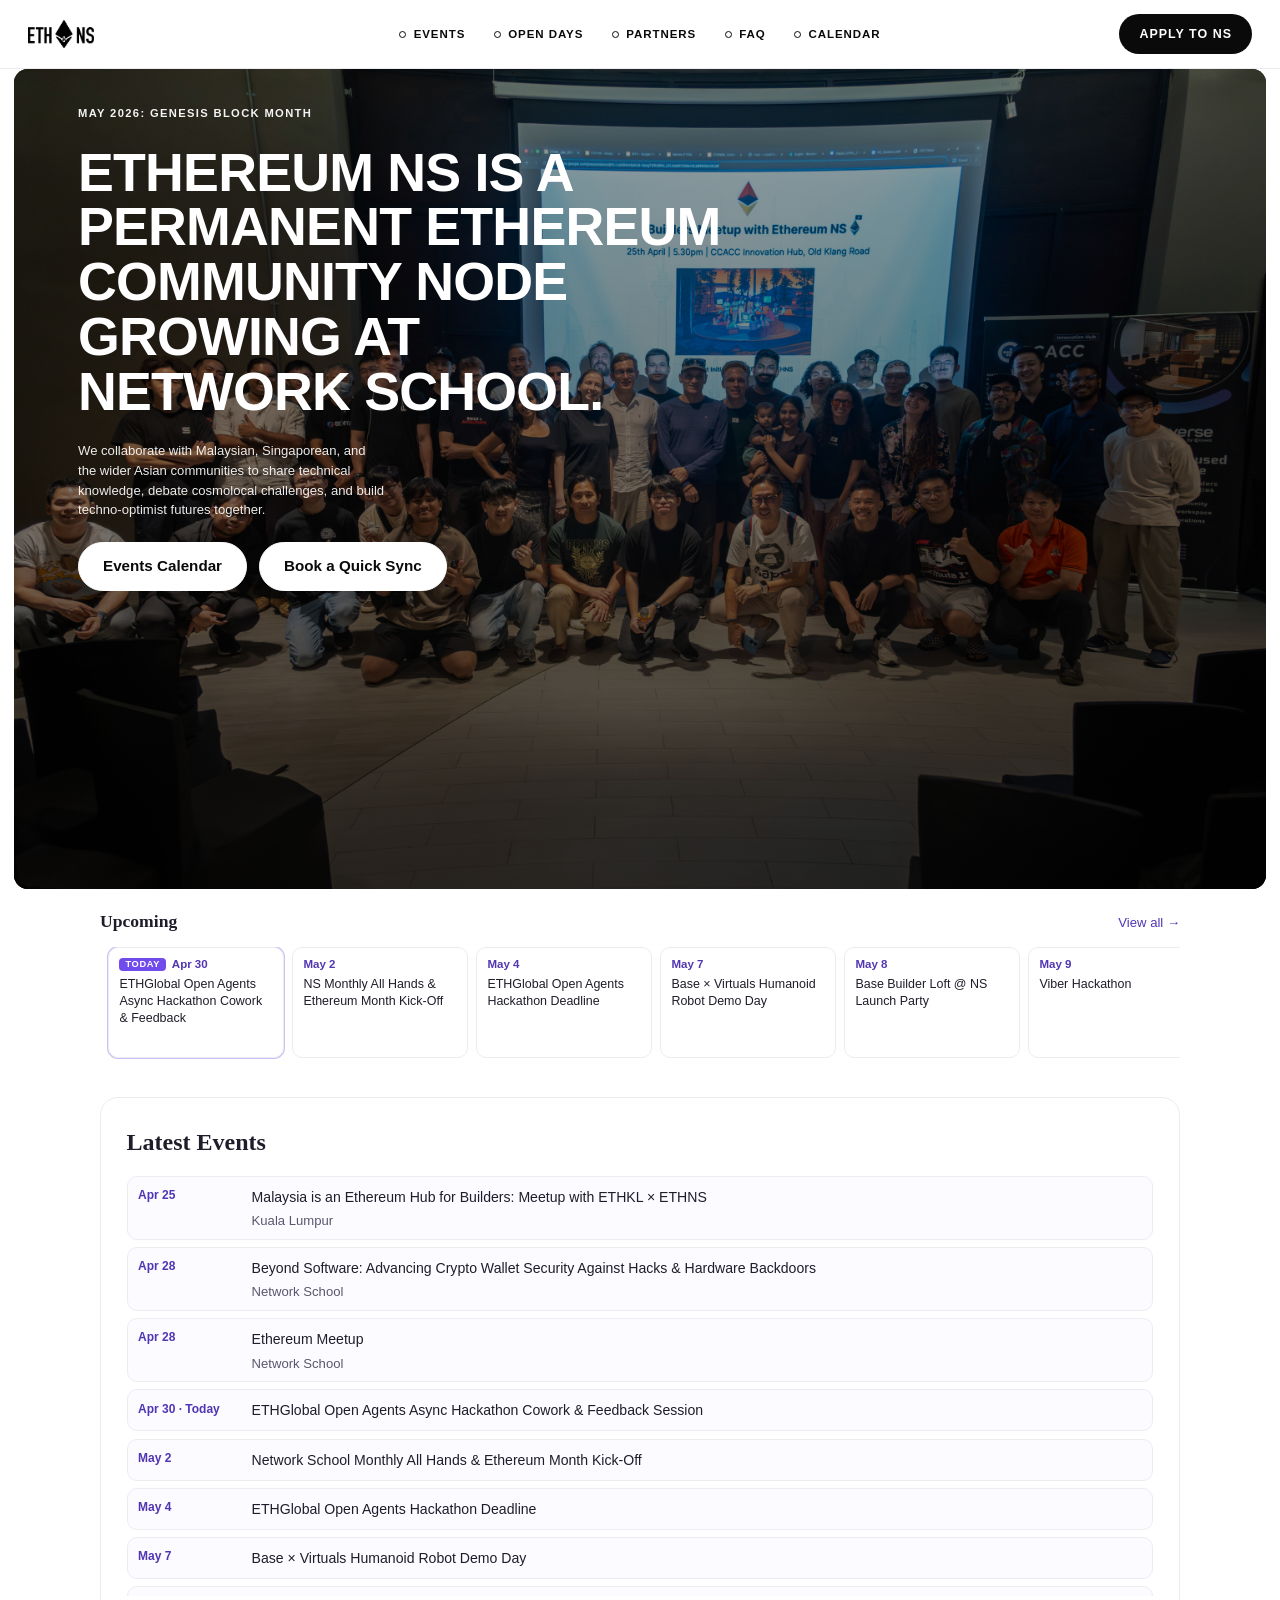
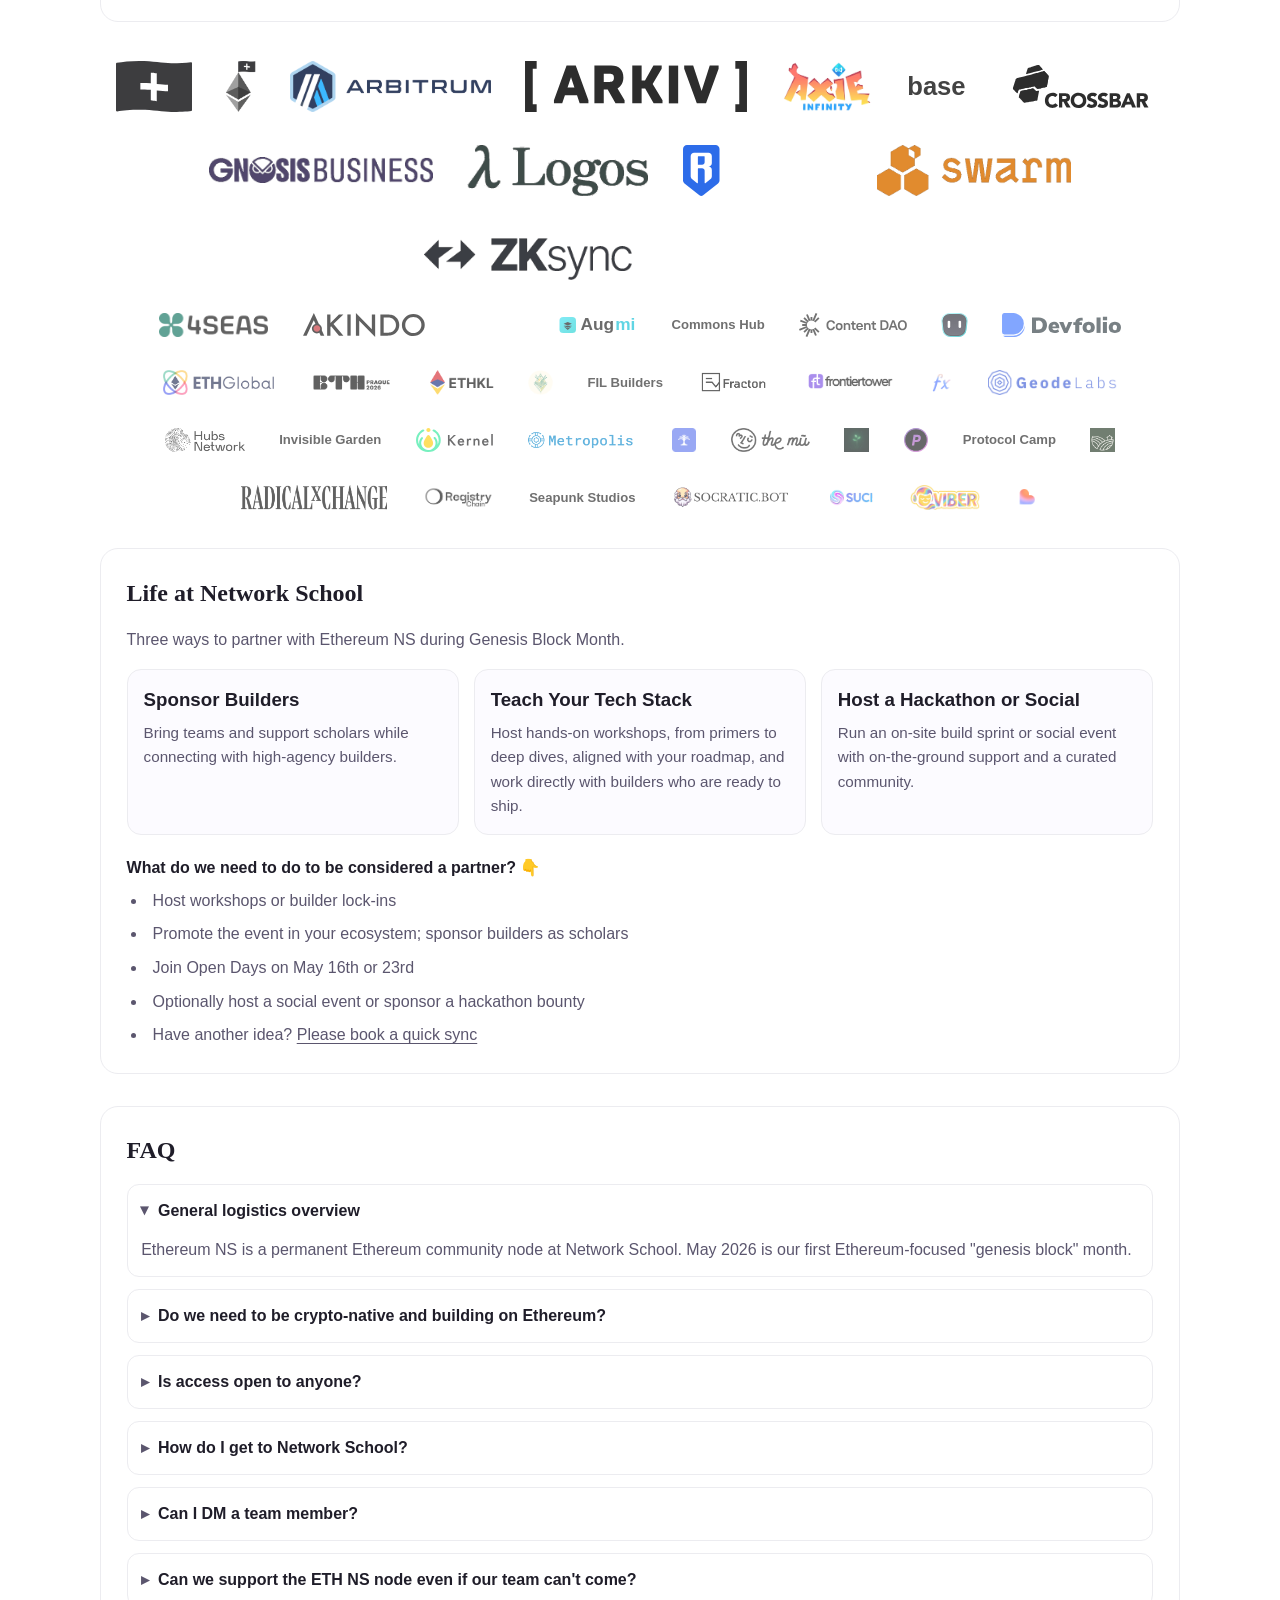
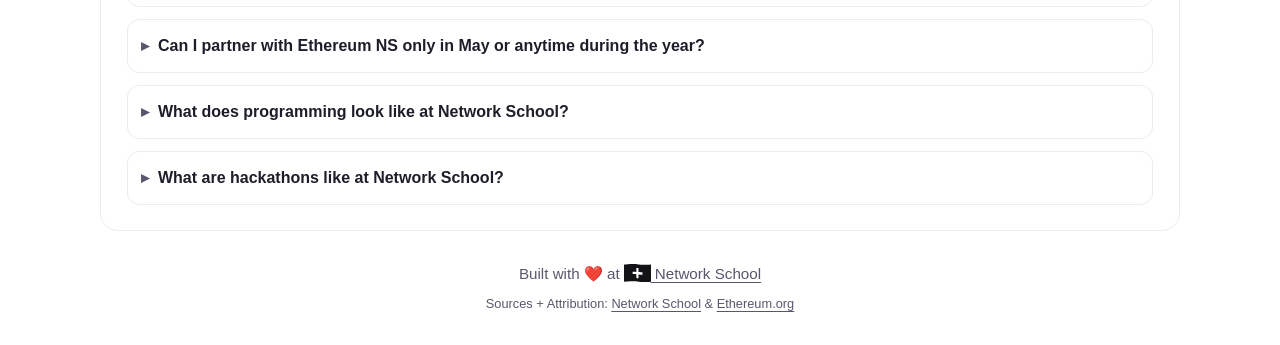
==== index.html @ 28c2d4e6 "Initial commit: ETH NS website redesign" ====
<!DOCTYPE html>
<html lang="en">
<head>
  <meta charset="utf-8" />
  <meta name="viewport" content="width=device-width, initial-scale=1" />
  <title>Ethereum NS at Network School</title>
  <meta name="description" content="Ethereum NS is a permanent Ethereum community node growing at Network School." />
  <link rel="icon" type="image/svg+xml" href="assets/logos-remote/eth-diamond-purple.svg" />
  <link rel="stylesheet" href="styles.css" />
</head>
<body>
  <div class="page">
    <!-- Header -->
    <header class="siteHeader">
      <div class="siteHeaderInner">
        <a class="siteLogo" href="index.html" aria-label="ETH NS">
          <img src="assets/logos-remote/ethns-logo.png" alt="ETH NS" />
        </a>
        <nav class="siteNav" aria-label="Primary">
          <a class="siteNavItem" href="#events"><span class="siteNavDot" aria-hidden="true"></span>EVENTS</a>
          <a class="siteNavItem" href="opendays.html"><span class="siteNavDot" aria-hidden="true"></span>OPEN DAYS</a>
          <a class="siteNavItem" href="#partners"><span class="siteNavDot" aria-hidden="true"></span>PARTNERS</a>
          <a class="siteNavItem" href="#faq"><span class="siteNavDot" aria-hidden="true"></span>FAQ</a>
          <a class="siteNavItem" href="https://luma.com/ethns" target="_blank" rel="noopener"><span class="siteNavDot" aria-hidden="true"></span>CALENDAR</a>
        </nav>
        <a class="applyCta" href="https://ns.com/ethns/apply" target="_blank" rel="noopener">APPLY TO NS</a>
      </div>
    </header>

    <!-- Hero (video card) -->
    <section class="heroV2">
      <div class="heroCard">
        <video class="heroVideo" autoplay muted loop playsinline preload="metadata" poster="assets/eventpics/apr26meetup.jpg">
          <source src="assets/eth-ns-video.mp4" type="video/mp4" />
        </video>
        <div class="heroOverlay"></div>
        <div class="heroContent">
          <p class="heroEyebrow">MAY 2026: GENESIS BLOCK MONTH</p>
          <h1 class="heroHeadline">Ethereum NS is a<br />permanent Ethereum<br />community node<br />growing at<br />Network School.</h1>
          <p class="heroSubcopy">We collaborate with Malaysian, Singaporean, and the wider Asian communities to share technical knowledge, debate cosmolocal challenges, and build techno-optimist futures together.</p>
          <div class="heroCtas">
            <a class="heroCta" href="https://luma.com/ethns" target="_blank" rel="noopener">Events Calendar</a>
            <a class="heroCta" href="https://app.reclaim.ai/m/kosmostasis/flexible-meeting" target="_blank" rel="noopener">Book a Quick Sync</a>
          </div>
        </div>
      </div>
    </section>

    <!-- Upcoming strip -->
    <section class="upcomingStrip">
      <div class="stripHeader">
        <h2 class="stripTitle">Upcoming</h2>
        <a class="stripViewAll" href="https://luma.com/ethns" target="_blank" rel="noopener">View all →</a>
      </div>
      <div class="upcomingScroll">
        <a class="upcomingCard upcomingCardToday" href="https://luma.com/owsy13c1" target="_blank" rel="noopener">
          <div class="upcomingCardDateRow"><span class="todayChip">Today</span> Apr 30</div>
          <div class="upcomingCardTitle">ETHGlobal Open Agents Async Hackathon Cowork &amp; Feedback</div>
        </a>
        <a class="upcomingCard" href="https://luma.com/ethns" target="_blank" rel="noopener">
          <div class="upcomingCardDateRow">May 2</div>
          <div class="upcomingCardTitle">NS Monthly All Hands &amp; Ethereum Month Kick-Off</div>
        </a>
        <a class="upcomingCard" href="https://luma.com/ethns" target="_blank" rel="noopener">
          <div class="upcomingCardDateRow">May 4</div>
          <div class="upcomingCardTitle">ETHGlobal Open Agents Hackathon Deadline</div>
        </a>
        <a class="upcomingCard" href="https://luma.com/ethns" target="_blank" rel="noopener">
          <div class="upcomingCardDateRow">May 7</div>
          <div class="upcomingCardTitle">Base × Virtuals Humanoid Robot Demo Day</div>
        </a>
        <a class="upcomingCard" href="https://luma.com/ethns" target="_blank" rel="noopener">
          <div class="upcomingCardDateRow">May 8</div>
          <div class="upcomingCardTitle">Base Builder Loft @ NS Launch Party</div>
        </a>
        <a class="upcomingCard" href="https://luma.com/ethns" target="_blank" rel="noopener">
          <div class="upcomingCardDateRow">May 9</div>
          <div class="upcomingCardTitle">Viber Hackathon</div>
        </a>
        <a class="upcomingCard" href="https://luma.com/ethns" target="_blank" rel="noopener">
          <div class="upcomingCardDateRow">May 14</div>
          <div class="upcomingCardTitle">RadicalXChange Plurality Event</div>
        </a>
        <a class="upcomingCard" href="https://luma.com/67p1p7sv" target="_blank" rel="noopener">
          <div class="openDayBar">OPEN DAY</div>
          <div class="upcomingCardDateRow">May 16</div>
          <div class="upcomingCardTitle">EVM Day + Arkiv &amp; Crossbar Challenges Kick-Off</div>
        </a>
        <a class="upcomingCard" href="https://luma.com/qsko9o3g" target="_blank" rel="noopener">
          <div class="openDayBar">OPEN DAY</div>
          <div class="upcomingCardDateRow">May 23</div>
          <div class="upcomingCardTitle">Open Hardware Day</div>
        </a>
        <a class="upcomingCard" href="https://luma.com/175r14iy" target="_blank" rel="noopener">
          <div class="openDayBar">OPEN DAY</div>
          <div class="upcomingCardDateRow">May 24</div>
          <div class="upcomingCardTitle">Logos Privacy Buildathon</div>
        </a>
        <a class="upcomingCard" href="https://luma.com/ethns" target="_blank" rel="noopener">
          <div class="upcomingCardDateRow">May 29</div>
          <div class="upcomingCardTitle">ETH Month Closing Dinner</div>
        </a>
      </div>
    </section>

    <!-- Latest Events -->
    <section class="section">
      <h2>Latest Events</h2>
      <ul class="eventsList">
        <li><a class="eventItem" href="https://luma.com/cz0cpqtn" target="_blank" rel="noopener">
          <span class="eventDate">Apr 25</span>
          <span><span class="eventTitle">Malaysia is an Ethereum Hub for Builders: Meetup with ETHKL × ETHNS</span><span class="eventLocation">Kuala Lumpur</span></span>
        </a></li>
        <li><a class="eventItem" href="https://luma.com/w108uqsn" target="_blank" rel="noopener">
          <span class="eventDate">Apr 28</span>
          <span><span class="eventTitle">Beyond Software: Advancing Crypto Wallet Security Against Hacks &amp; Hardware Backdoors</span><span class="eventLocation">Network School</span></span>
        </a></li>
        <li><a class="eventItem" href="https://luma.com/yfbgi4zy" target="_blank" rel="noopener">
          <span class="eventDate">Apr 28</span>
          <span><span class="eventTitle">Ethereum Meetup</span><span class="eventLocation">Network School</span></span>
        </a></li>
        <li><a class="eventItem" href="https://luma.com/owsy13c1" target="_blank" rel="noopener">
          <span class="eventDate">Apr 30 · Today</span>
          <span><span class="eventTitle">ETHGlobal Open Agents Async Hackathon Cowork &amp; Feedback Session</span></span>
        </a></li>
        <li><a class="eventItem" href="https://luma.com/ethns" target="_blank" rel="noopener">
          <span class="eventDate">May 2</span>
          <span><span class="eventTitle">Network School Monthly All Hands &amp; Ethereum Month Kick-Off</span></span>
        </a></li>
        <li><a class="eventItem" href="https://luma.com/ethns" target="_blank" rel="noopener">
          <span class="eventDate">May 4</span>
          <span><span class="eventTitle">ETHGlobal Open Agents Hackathon Deadline</span></span>
        </a></li>
        <li><a class="eventItem" href="https://luma.com/ethns" target="_blank" rel="noopener">
          <span class="eventDate">May 7</span>
          <span><span class="eventTitle">Base × Virtuals Humanoid Robot Demo Day</span></span>
        </a></li>
        <li><a class="eventItem" href="https://luma.com/ethns" target="_blank" rel="noopener">
          <span class="eventDate">May 8</span>
          <span><span class="eventTitle">Base Builder Loft @ Network School Launch Party</span></span>
        </a></li>
        <li><a class="eventItem" href="https://luma.com/ethns" target="_blank" rel="noopener">
          <span class="eventDate">May 9</span>
          <span><span class="eventTitle">Viber Hackathon</span></span>
        </a></li>
        <li><a class="eventItem" href="https://luma.com/ethns" target="_blank" rel="noopener">
          <span class="eventDate">May 14</span>
          <span><span class="eventTitle">RadicalXChange Plurality Event</span></span>
        </a></li>
        <li><a class="eventItem" href="https://luma.com/67p1p7sv" target="_blank" rel="noopener">
          <span class="eventDate">May 16</span>
          <span><span class="eventOpenDay">Open Day</span><span class="eventTitle">EVM Day + Arkiv Builder Challenge &amp; Crossbar Content Challenge Kick-Off</span></span>
        </a></li>
        <li><a class="eventItem" href="https://luma.com/ethns" target="_blank" rel="noopener">
          <span class="eventDate">May 22</span>
          <span><span class="eventTitle">Monthly Network School Showcase &amp; Fancy Dinner Party</span></span>
        </a></li>
        <li><a class="eventItem" href="https://luma.com/qsko9o3g" target="_blank" rel="noopener">
          <span class="eventDate">May 23</span>
          <span><span class="eventOpenDay">Open Day</span><span class="eventTitle">Open Hardware Day</span></span>
        </a></li>
        <li><a class="eventItem" href="https://luma.com/175r14iy" target="_blank" rel="noopener">
          <span class="eventDate">May 24</span>
          <span><span class="eventOpenDay">Open Day</span><span class="eventTitle">Logos Privacy Buildathon</span></span>
        </a></li>
        <li><a class="eventItem" href="https://luma.com/ethns" target="_blank" rel="noopener">
          <span class="eventDate">May 25</span>
          <span><span class="eventTitle">Arkiv Builder Challenge &amp; Crossbar Content Challenge Deadlines</span></span>
        </a></li>
        <li><a class="eventItem" href="https://luma.com/ethns" target="_blank" rel="noopener">
          <span class="eventDate">May 29</span>
          <span><span class="eventTitle">ETH Month Closing Dinner</span></span>
        </a></li>
        <li><a class="eventItem" href="https://luma.com/ethns" target="_blank" rel="noopener">
          <span class="eventDate">May 30</span>
          <span><span class="eventTitle">ETHKL × ETHNS Joint Meetup in KL</span></span>
        </a></li>
      </ul>
    </section>

    <!-- Partner Logos -->
    <div class="partnerLogoStack">
      <div class="logoMarquee">
        <a class="logoMarqueeItem" href="https://ns.com" target="_blank" rel="noopener"><img class="logoMarqueeImage" src="assets/logos-remote/ns-flag-logo-black.svg" alt="Network School" /></a>
        <a class="logoMarqueeItem" href="https://ns.com/ethns" target="_blank" rel="noopener"><img class="logoMarqueeImage" src="assets/logos-community/ethnslogo.png" alt="ETHNS" /></a>
        <a class="logoMarqueeItem" href="https://arbitrum.io" target="_blank" rel="noopener"><img class="logoMarqueeImage" src="assets/logos-community/arbitrum-full-color-navy-clearspace.png" alt="Arbitrum" /></a>
        <a class="logoMarqueeItem" href="https://arkiv.network" target="_blank" rel="noopener"><img class="logoMarqueeImage" src="assets/logos-community/arkiv.svg" alt="Arkiv" /></a>
        <a class="logoMarqueeItem" href="https://axieinfinity.com" target="_blank" rel="noopener"><img class="logoMarqueeImage" src="assets/logos-community/axie-infinity-trimmed.png" alt="Axie Infinity" /></a>
        <a class="logoMarqueeItem" href="https://base.org" target="_blank" rel="noopener"><span class="logoMarqueeLabel" style="font-size:1.6rem;font-weight:700;">base</span></a>
        <a class="logoMarqueeItem" href="https://crossbar-inc.com" target="_blank" rel="noopener"><img class="logoMarqueeImage" src="assets/logos-community/crossbar-trimmed.svg" alt="CrossBar" /></a>
        <a class="logoMarqueeItem" href="https://gnosis.io/business" target="_blank" rel="noopener"><img class="logoMarqueeImage" src="assets/logos-community/gnosis-business.png" alt="Gnosis Business" /></a>
        <a class="logoMarqueeItem" href="https://logos.co" target="_blank" rel="noopener"><img class="logoMarqueeImage" src="assets/logos-community/logos-secondary-transparent-v2.png" alt="Logos" /></a>
        <a class="logoMarqueeItem" href="https://roninchain.com" target="_blank" rel="noopener"><img class="logoMarqueeImage" src="assets/logos-community/ronin-mark-text-blue.svg" alt="Ronin" /></a>
        <a class="logoMarqueeItem" href="https://ethswarm.org" target="_blank" rel="noopener"><img class="logoMarqueeImage" src="assets/logos-community/swarm-horizontal.png" alt="Swarm" /></a>
        <a class="logoMarqueeItem" href="https://zksync.io" target="_blank" rel="noopener"><img class="logoMarqueeImage" src="assets/logos-community/zksync-partner-transparent.png" alt="ZKsync" /></a>
        <a class="logoMarqueeItem" href="https://web3privacy.info" target="_blank" rel="noopener"><img class="logoMarqueeImage" src="assets/logos-community/web3privacy.svg" alt="Web3Privacy Now" /></a>
      </div>
      <div class="logoMarquee logoMarqueeSubtle">
        <a class="logoMarqueeItem" href="#" target="_blank" rel="noopener"><img class="logoMarqueeImage" src="assets/logos-community/4seas.png" alt="4Seas" /></a>
        <a class="logoMarqueeItem" href="#" target="_blank" rel="noopener"><img class="logoMarqueeImage" src="assets/logos-community/akindo.svg" alt="AKINDO" /></a>
        <a class="logoMarqueeItem" href="#" target="_blank" rel="noopener"><img class="logoMarqueeImage" src="assets/logos-community/ayahq.png" alt="AyaHQ" /></a>
        <a class="logoMarqueeItem" href="#" target="_blank" rel="noopener"><img class="logoMarqueeImage" src="assets/logos-community/augmi-wordmark.svg" alt="Augmi" /></a>
        <a class="logoMarqueeItem" href="#" target="_blank" rel="noopener"><span class="logoMarqueeLabel">Commons Hub</span></a>
        <a class="logoMarqueeItem" href="#" target="_blank" rel="noopener"><img class="logoMarqueeImage" src="assets/logos-community/contentdao-site.svg" alt="Content DAO" /></a>
        <a class="logoMarqueeItem" href="#" target="_blank" rel="noopener"><img class="logoMarqueeImage" src="assets/logos-community/dappit.svg" alt="Dappit" /></a>
        <a class="logoMarqueeItem" href="https://devfolio.co" target="_blank" rel="noopener"><img class="logoMarqueeImage" src="assets/logos-community/devfolio.svg" alt="Devfolio" /></a>
        <a class="logoMarqueeItem" href="https://ethglobal.com" target="_blank" rel="noopener"><img class="logoMarqueeImage" src="assets/logos-community/ethglobal.png" alt="ETHGlobal" /></a>
        <a class="logoMarqueeItem" href="#" target="_blank" rel="noopener"><img class="logoMarqueeImage" src="assets/logos-community/ethprague-logo-digital-black.png" alt="ETHPrague" /></a>
        <a class="logoMarqueeItem" href="#" target="_blank" rel="noopener"><img class="logoMarqueeImage" src="assets/logos-community/ethkl.png" alt="ETHKL" /></a>
        <a class="logoMarqueeItem" href="#" target="_blank" rel="noopener"><img class="logoMarqueeImage" src="assets/logos-community/ethpadthai.png" alt="ETHPadThai" /></a>
        <a class="logoMarqueeItem" href="#" target="_blank" rel="noopener"><span class="logoMarqueeLabel">FIL Builders</span></a>
        <a class="logoMarqueeItem" href="#" target="_blank" rel="noopener"><img class="logoMarqueeImage" src="assets/logos-community/fracton.png" alt="Fracton Ventures" /></a>
        <a class="logoMarqueeItem" href="#" target="_blank" rel="noopener"><img class="logoMarqueeImage" src="assets/logos-community/frontiertower-logo-transparent.png" alt="Frontier Tower" /></a>
        <a class="logoMarqueeItem" href="#" target="_blank" rel="noopener"><img class="logoMarqueeImage" src="assets/logos-community/f-xyz.png" alt="f.xyz" /></a>
        <a class="logoMarqueeItem" href="#" target="_blank" rel="noopener"><img class="logoMarqueeImage" src="assets/logos-community/geode.png" alt="Geode Labs" /></a>
        <a class="logoMarqueeItem" href="#" target="_blank" rel="noopener"><img class="logoMarqueeImage" src="assets/logos-community/hubsnetwork.png" alt="Hubs Network" /></a>
        <a class="logoMarqueeItem" href="#" target="_blank" rel="noopener"><span class="logoMarqueeLabel">Invisible Garden</span></a>
        <a class="logoMarqueeItem" href="#" target="_blank" rel="noopener"><img class="logoMarqueeImage" src="assets/logos-remote/kernel-logo.svg" alt="Kernel" /></a>
        <a class="logoMarqueeItem" href="#" target="_blank" rel="noopener"><img class="logoMarqueeImage" src="assets/logos-community/metropolis.png" alt="Metropolis" /></a>
        <a class="logoMarqueeItem" href="#" target="_blank" rel="noopener"><img class="logoMarqueeImage" src="assets/logos-community/nammu-finance.png" alt="Nammu" /></a>
        <a class="logoMarqueeItem" href="#" target="_blank" rel="noopener"><img class="logoMarqueeImage" src="assets/logos-community/mushanghai.png" alt="muShanghai" /></a>
        <a class="logoMarqueeItem" href="#" target="_blank" rel="noopener"><img class="logoMarqueeImage" src="assets/logos-community/p2pmentor.jpg" alt="p2pmentor" /></a>
        <a class="logoMarqueeItem" href="#" target="_blank" rel="noopener"><img class="logoMarqueeImage" src="assets/logos-community/privote.svg" alt="Privote" /></a>
        <a class="logoMarqueeItem" href="#" target="_blank" rel="noopener"><span class="logoMarqueeLabel">Protocol Camp</span></a>
        <a class="logoMarqueeItem" href="#" target="_blank" rel="noopener"><img class="logoMarqueeImage" src="assets/logos-community/protoville-mark.png" alt="ProtoVille" /></a>
        <a class="logoMarqueeItem" href="#" target="_blank" rel="noopener"><img class="logoMarqueeImage" src="assets/logos-community/radicalxchange-logo.png" alt="RadicalXChange" /></a>
        <a class="logoMarqueeItem" href="#" target="_blank" rel="noopener"><img class="logoMarqueeImage" src="assets/logos-community/registrychain.png" alt="RegistryChain" /></a>
        <a class="logoMarqueeItem" href="#" target="_blank" rel="noopener"><span class="logoMarqueeLabel">Seapunk Studios</span></a>
        <a class="logoMarqueeItem" href="#" target="_blank" rel="noopener"><img class="logoMarqueeImage" src="assets/logos-community/socratic-bot.png" alt="Socratic Bot" /></a>
        <a class="logoMarqueeItem" href="#" target="_blank" rel="noopener"><img class="logoMarqueeImage" src="assets/logos-community/suci-logotype.png" alt="SUCI" /></a>
        <a class="logoMarqueeItem" href="#" target="_blank" rel="noopener"><img class="logoMarqueeImage" src="assets/logos-community/viber.png" alt="Viber" /></a>
        <a class="logoMarqueeItem" href="#" target="_blank" rel="noopener"><img class="logoMarqueeImage" src="assets/logos-community/zukascity.png" alt="ZuKaş" /></a>
      </div>
    </div>

    <!-- Life at Network School -->
    <section class="section">
      <h2>Life at Network School</h2>
      <p style="margin-bottom:1rem;">Three ways to partner with Ethereum NS during Genesis Block Month.</p>
      <div class="cards">
        <div class="card">
          <h3>Sponsor Builders</h3>
          <p>Bring teams and support scholars while connecting with high-agency builders.</p>
        </div>
        <div class="card">
          <h3>Teach Your Tech Stack</h3>
          <p>Host hands-on workshops, from primers to deep dives, aligned with your roadmap, and work directly with builders who are ready to ship.</p>
        </div>
        <div class="card">
          <h3>Host a Hackathon or Social</h3>
          <p>Run an on-site build sprint or social event with on-the-ground support and a curated community.</p>
        </div>
      </div>
      <div style="margin-top:1.25rem;">
        <p style="font-weight:600;color:var(--text);margin-bottom:.5rem;">What do we need to do to be considered a partner? 👇</p>
        <ul class="list">
          <li>Host workshops or builder lock-ins</li>
          <li>Promote the event in your ecosystem; sponsor builders as scholars</li>
          <li>Join Open Days on May 16th or 23rd</li>
          <li>Optionally host a social event or sponsor a hackathon bounty</li>
          <li>Have another idea? <a href="https://app.reclaim.ai/m/kosmostasis/flexible-meeting" target="_blank" rel="noopener">Please book a quick sync</a></li>
        </ul>
      </div>
    </section>

    <!-- FAQ -->
    <section class="section">
      <h2>FAQ</h2>
      <div class="faq">
        <details class="faqItem" open>
          <summary class="faqQuestion">General logistics overview</summary>
          <div class="faqAnswer">Ethereum NS is a permanent Ethereum community node at Network School. May 2026 is our first Ethereum-focused "genesis block" month.</div>
        </details>
        <details class="faqItem">
          <summary class="faqQuestion">Do we need to be crypto-native and building on Ethereum?</summary>
          <div class="faqAnswer">No. NS provides a wide-scope range of programming, from AI to biotech, and you are welcome to join any events permissionlessly. Regardless, you'll make the most of the Ethereum-focused programming and related events if you are an independent builder or team committed to Ethereum-aligned development, regardless of maturity stage.</div>
        </details>
        <details class="faqItem">
          <summary class="faqQuestion">Is access open to anyone?</summary>
          <div class="faqAnswer">Upon acceptance by Network School, yes. The program is designed around open participation.</div>
        </details>
        <details class="faqItem">
          <summary class="faqQuestion">How do I get to Network School?</summary>
          <div class="faqAnswer">The closest airports are Singapore (SIN) and Johor (JHB). Full instructions are given upon acceptance into NS.</div>
        </details>
        <details class="faqItem">
          <summary class="faqQuestion">Can I DM a team member?</summary>
          <div class="faqAnswer">
            Yes. You can contact Koss over your preferred channel:
            <a href="https://t.me/kosmostasis" target="_blank" rel="noopener">Telegram</a>,
            <a href="https://signal.me/#eu/vA4V783YVOZ55G2bCZhneAigy8yeujcTcTsum7aeiYCvSLff75ZJuKi0JZFnhjCV" target="_blank" rel="noopener">Signal</a>,
            <a href="https://wa.me/16505970763" target="_blank" rel="noopener">WhatsApp</a>, or
            <a href="mailto:koss@ethns.io">koss@ethns.io</a>.
          </div>
        </details>
        <details class="faqItem">
          <summary class="faqQuestion">Can we support the ETH NS node even if our team can't come?</summary>
          <div class="faqAnswer">Yes, you can. You can sponsor builders from your ecosystem, and we can help fast-track their application evaluation. And you can sponsor builder bounties and social events. <a href="https://app.reclaim.ai/m/kosmostasis/flexible-meeting" target="_blank" rel="noopener">Please book a quick sync</a> for coordination.</div>
        </details>
        <details class="faqItem">
          <summary class="faqQuestion">Can I partner with Ethereum NS only in May or anytime during the year?</summary>
          <div class="faqAnswer">Yes, you can partner with ETH NS anytime. We are committed to host Ethereum-related programming permanently at Network School, and we can co-organize tailored programming for your ecosystem and community.</div>
        </details>
        <details class="faqItem">
          <summary class="faqQuestion">What does programming look like at Network School?</summary>
          <div class="faqAnswer">Confirmed events will be part of the official NS calendar as well as the ETH NS calendar. <a href="https://luma.com/ns" target="_blank" rel="noopener">NS calendar</a> · <a href="https://luma.com/ethns" target="_blank" rel="noopener">ETH NS calendar</a>.</div>
        </details>
        <details class="faqItem">
          <summary class="faqQuestion">What are hackathons like at Network School?</summary>
          <div class="faqAnswer">You can <a href="https://ns.com/zcash" target="_blank" rel="noopener">review the recently hosted Zcash Hackathon</a> for a complete overview. There are many more challenges of different scopes and types in any given month.</div>
        </details>
      </div>
    </section>

    <!-- Footer -->
    <footer class="footer">
      <p>Built with ❤️ at <a href="https://ns.com" target="_blank" rel="noopener"><img class="footerFlag" src="assets/logos-remote/ns-flag-logo-black.svg" alt="Network School" /> Network School</a></p>
      <p style="font-size:.8rem;">Sources + Attribution: <a href="https://ns.com/about" target="_blank" rel="noopener">Network School</a> &amp; <a href="https://ethereum.org/assets/" target="_blank" rel="noopener">Ethereum.org</a></p>
    </footer>
  </div>
</body>
</html>
---- styles.css ----
@font-face {
  font-family: Inter;
  font-style: normal;
  font-weight: 100 900;
  font-display: swap;
  src: local("Inter"), local("Helvetica Neue"), local("Arial");
}

* { box-sizing: border-box; margin: 0; padding: 0; }

html { scroll-behavior: smooth; height: 100%; }

html, body { max-width: 100vw; overflow-x: clip; }

body {
  color: #1f1d29;
  min-height: 100%;
  font-family: Inter, "Helvetica Neue", Helvetica, Arial, sans-serif;
  -webkit-font-smoothing: antialiased;
  -moz-osx-font-smoothing: grayscale;
  background: #ffffff;
  line-height: 1.5;
  overflow-x: hidden;
}

a { color: inherit; text-decoration: none; }

.page {
  --bg: #ffffff;
  --surface: #fff;
  --text: #1f1d29;
  --muted: #5b566e;
  --border: #ececf0;
  --accent: #6f4ceb;
  --accent-dark: #5136b3;
  min-height: 100vh;
  color: var(--text);
  background: var(--bg);
  padding-bottom: 2rem;
}

.header, .hero, .section, .footer, .partnerLogoStack, .upcomingStrip {
  width: min(1080px, 100% - 2.5rem);
  margin-inline: auto;
}

/* Header */
.header {
  display: flex;
  flex-wrap: nowrap;
  justify-content: space-between;
  align-items: center;
  gap: 1rem;
  padding: 1.6rem 0;
}

.brand { display: inline-flex; align-items: center; min-width: 0; }
.brandTitle {
  display: inline-flex;
  align-items: center;
  gap: .45rem;
  font-size: 1.15rem;
  font-weight: 700;
}
.brandTitle a { display: inline-flex; align-items: center; }
.brandLogo, .brandTitleImage { width: 24px; height: 24px; object-fit: contain; }

.nav {
  display: flex;
  flex-wrap: nowrap;
  flex-shrink: 0;
  gap: 1rem;
  margin-left: auto;
}
.nav a {
  color: var(--muted);
  display: inline-flex;
  align-items: center;
  font-size: .95rem;
}
.navIcon { width: 20px; height: 20px; }
.navTab {
  display: inline-flex;
  align-items: center;
  color: var(--accent-dark);
  border: 1px solid var(--border);
  background: #fff;
  border-radius: 999px;
  padding: .3rem .7rem;
  font-size: .88rem;
  font-weight: 600;
  white-space: nowrap;
}
.navTab:hover { border-color: var(--accent); }

/* Hero */
.hero {
  display: grid;
  grid-template-columns: 1.2fr .8fr;
  align-items: start;
  column-gap: 2rem;
  padding: 1.25rem 0 .75rem;
}
.heroText { display: flex; flex-direction: column; gap: .4rem; }
.eyebrow { color: var(--accent-dark); font-weight: 600; margin: 0; }
.hero h1 {
  font-family: Georgia, "Times New Roman", serif;
  font-size: clamp(1.6rem, 3.2vw, 2.4rem);
  line-height: 1.15;
  letter-spacing: -.02em;
  text-wrap: balance;
}
.heroSubhead { font-weight: 500; }
.lead {
  color: var(--muted);
  max-width: 58ch;
  font-size: .95rem;
  line-height: 1.5;
}
.ctas {
  display: flex;
  flex-wrap: nowrap;
  gap: .65rem;
  margin-top: .45rem;
}
.primaryCta, .secondaryCta {
  white-space: nowrap;
  border: 1px solid transparent;
  border-radius: 999px;
  padding: .6rem 1rem;
  font-size: .9rem;
  font-weight: 600;
  cursor: pointer;
  transition: all .15s;
}
.primaryCta { background: var(--accent); color: #fff; }
.primaryCta:hover { background: var(--accent-dark); }
.secondaryCta { background: #fff; border-color: var(--border); color: var(--text); }
.secondaryCta:hover { border-color: var(--accent); color: var(--accent-dark); }

.heroPhotoPanel {
  background: var(--surface);
  border: 1px solid var(--border);
  border-radius: 18px;
  padding: 1rem 1.1rem;
}
.singlePhotoWrap {
  aspect-ratio: 16 / 10;
  background: var(--border);
  border-radius: 10px;
  overflow: hidden;
  position: relative;
}
.singlePhotoWrap img { width: 100%; height: 100%; object-fit: cover; display: block; }
.photoCaption { color: var(--muted); margin: .45rem 0 0; font-size: .78rem; line-height: 1.4; }

/* Upcoming strip */
.upcomingStrip {
  background-color: var(--bg);
  border-radius: 12px;
  padding: .2rem 0;
  margin-bottom: .75rem;
  position: relative;
}
.stripHeader {
  display: flex;
  justify-content: space-between;
  align-items: baseline;
  margin-bottom: .75rem;
}
.stripTitle {
  font-family: Georgia, "Times New Roman", serif;
  font-size: 1.1rem;
  margin: 0;
}
.stripViewAll {
  color: var(--accent-dark);
  font-size: .82rem;
  white-space: nowrap;
}
.stripViewAll:hover { text-decoration: underline; text-underline-offset: 3px; }

.upcomingScroll {
  display: flex;
  gap: .5rem;
  overflow-x: auto;
  padding: 0 .5rem .25rem;
  scrollbar-width: none;
}
.upcomingScroll::-webkit-scrollbar { display: none; }

.upcomingCard {
  flex-shrink: 0;
  width: 11rem;
  border: 1px solid var(--border);
  background: var(--surface);
  border-radius: 10px;
  padding: .5rem .65rem;
  display: flex;
  flex-direction: column;
  gap: .2rem;
  color: var(--text);
}
.upcomingCard:hover { border-color: var(--accent); }
.upcomingCardToday { box-shadow: 0 0 0 1px #6f4ceb59; position: relative; z-index: 1; }
.upcomingCardPast { opacity: .52; filter: grayscale(.22); }
.upcomingCardPast:hover { opacity: .78; filter: grayscale(.08); }
.upcomingCardDateRow { display: flex; flex-wrap: wrap; align-items: center; gap: .35rem; font-size: .72rem; color: var(--accent-dark); font-weight: 600; }
.upcomingCardTitle { font-size: .78rem; line-height: 1.35; color: var(--text); }
.todayChip {
  background: var(--accent);
  color: #fff;
  border-radius: 4px;
  padding: .14rem .38rem;
  font-size: .58rem;
  font-weight: 700;
  letter-spacing: .07em;
  text-transform: uppercase;
  line-height: 1;
}
.openDayBar {
  background: var(--accent);
  color: #fff;
  letter-spacing: .09em;
  border-radius: 8px 8px 0 0;
  margin: -.5rem -.65rem .35rem;
  padding: .2rem .65rem;
  font-size: .62rem;
  font-weight: 700;
}

/* Sections */
.section {
  border: 1px solid var(--border);
  background: var(--surface);
  border-radius: 18px;
  padding: 1.6rem;
  margin-top: 2rem;
}
.section h2 {
  font-family: Georgia, "Times New Roman", serif;
  font-size: 1.5rem;
  margin-bottom: 1rem;
}
.section p { color: var(--muted); line-height: 1.6; }

/* Events list */
.eventsList {
  display: grid;
  gap: .45rem;
  list-style: none;
  max-height: 420px;
  overflow-y: auto;
  scrollbar-width: thin;
}
.eventItem {
  border: 1px solid var(--border);
  background: #fcfbff;
  border-radius: 10px;
  padding: .5rem .65rem;
  display: flex;
  align-items: flex-start;
  gap: .6rem;
  color: var(--text);
}
.eventItem:hover { border-color: var(--accent); }
.eventDate {
  color: var(--accent-dark);
  white-space: nowrap;
  flex-shrink: 0;
  min-width: 6.5rem;
  font-size: .75rem;
  font-weight: 600;
  padding-top: .1em;
}
.eventTitle { font-size: .88rem; color: var(--text); }
.eventLocation { color: var(--muted); font-size: .82rem; display: block; margin-top: .15rem; }
.eventOpenDay {
  display: inline-block;
  background: var(--accent);
  color: #fff;
  border-radius: 4px;
  padding: .1rem .35rem;
  font-size: .58rem;
  font-weight: 700;
  letter-spacing: .07em;
  text-transform: uppercase;
  margin-right: .35rem;
  vertical-align: middle;
}

/* Cards (3-up) */
.cards {
  display: grid;
  grid-template-columns: repeat(3, minmax(0, 1fr));
  gap: .9rem;
}
.card {
  border: 1px solid var(--border);
  background: #fcfbff;
  border-radius: 14px;
  padding: 1rem;
}
.card h3 { margin-bottom: .45rem; }
.card p { font-size: .95rem; }

/* Tabs */
.outcomesTabs { display: grid; gap: .8rem; }
.outcomesTabList { display: flex; flex-wrap: wrap; gap: .5rem; }
.outcomesTab, .outcomesTabActive {
  border: 1px solid var(--border);
  background: #fff;
  color: var(--muted);
  border-radius: 999px;
  padding: .55rem .85rem;
  font-size: .92rem;
  font-family: inherit;
  cursor: pointer;
}
.outcomesTabActive { background: var(--accent); border-color: var(--accent); color: #fff; }
.outcomesTab:hover { border-color: var(--accent); color: var(--accent-dark); }
.outcomesPanel {
  border: 1px solid var(--border);
  background: #fcfbff;
  border-radius: 12px;
  padding: .95rem;
  min-height: 140px;
}

/* List */
.list {
  display: grid;
  gap: .6rem;
  color: var(--muted);
  list-style-position: inside;
  padding-left: .25rem;
}
.list a { color: inherit; text-decoration: underline; text-underline-offset: 3px; }

/* FAQ */
.faq { display: grid; gap: .8rem; }
.faqItem {
  border: 1px solid var(--border);
  background: #fff;
  border-radius: 12px;
}
.faqQuestion {
  cursor: pointer;
  padding: .85rem;
  font-weight: 600;
  list-style: none;
  display: block;
}
.faqQuestion::-webkit-details-marker { display: none; }
.faqQuestion::before {
  content: "▸";
  color: var(--muted);
  margin-right: .55rem;
  display: inline-block;
  transition: transform .18s;
}
.faqItem[open] .faqQuestion::before { transform: rotate(90deg); }
.faqAnswer {
  color: var(--muted);
  padding: 0 .85rem .85rem;
  line-height: 1.6;
}
.faqAnswer a { color: inherit; text-decoration: underline; text-underline-offset: 3px; }

/* Partner logos (marquee replacement — static grid) */
.partnerLogoStack { margin-top: 2rem; }
.partnerLogoStack h3 {
  font-family: Georgia, serif;
  font-size: 1rem;
  text-align: center;
  color: var(--muted);
  margin-bottom: .85rem;
  font-weight: 500;
}
.logoMarquee {
  display: flex;
  flex-wrap: wrap;
  justify-content: center;
  align-items: center;
  gap: 1.25rem .85rem;
  margin-bottom: 1.25rem;
}
.logoMarqueeItem {
  display: inline-flex;
  align-items: center;
  padding: .4rem .65rem;
  opacity: .82;
  transition: opacity .2s;
}
.logoMarqueeItem:hover { opacity: 1; }
.logoMarqueeLabel {
  font-family: Inter, sans-serif;
  color: #1a1a1a;
  white-space: nowrap;
  font-size: .82rem;
  font-weight: 600;
}
.logoMarqueeImage {
  width: auto;
  height: 3.2rem;
  max-width: min(14rem, 40vw);
  object-fit: contain;
  display: block;
}
.logoMarqueeSubtle .logoMarqueeItem { opacity: .62; }
.logoMarqueeSubtle .logoMarqueeImage {
  height: auto;
  max-height: 1.55rem;
  max-width: min(9.25rem, 28vw);
}
@media (max-width: 640px) {
  .logoMarqueeImage { height: 2.1rem; }
  .logoMarqueeSubtle .logoMarqueeImage { max-height: 1.32rem; max-width: min(7.75rem, 28vw); }
}

/* Footer */
.footer {
  display: grid;
  justify-items: center;
  gap: .5rem;
  margin: 2rem auto 0;
  color: var(--muted);
  text-align: center;
  font-size: .95rem;
}
.footer a { text-decoration: underline; text-underline-offset: 3px; }
.footerFlag { vertical-align: -.2em; height: 18px; }

/* Open Days page */
.gallery {
  display: grid;
  grid-template-columns: repeat(3, 1fr);
  gap: .5rem;
  margin: 1rem 0;
}
.galleryItem {
  aspect-ratio: 4 / 3;
  background: var(--border);
  border-radius: 8px;
  overflow: hidden;
  display: flex;
  align-items: center;
  justify-content: center;
  color: var(--muted);
  font-size: .85rem;
}

/* ===== Arbitrum-style Header ===== */
.siteHeader {
  position: sticky;
  top: 0;
  z-index: 50;
  width: 100%;
  background: #fff;
  border-bottom: 1px solid #ececf0;
}
.siteHeaderInner {
  width: 100%;
  margin: 0 auto;
  padding: .9rem 1.75rem;
  display: grid;
  grid-template-columns: 1fr auto 1fr;
  align-items: center;
  gap: 1.5rem;
}
.siteHeaderInner > .siteLogo { justify-self: start; }
.siteHeaderInner > .applyCta { justify-self: end; }
.siteLogo {
  display: inline-flex;
  align-items: center;
}
.siteLogo img {
  height: 28px;
  width: auto;
  display: block;
}
.siteNav {
  display: flex;
  justify-content: center;
  align-items: center;
  gap: 1.5rem;
}
.siteNavItem {
  display: inline-flex;
  align-items: center;
  gap: .45rem;
  font-size: .72rem;
  font-weight: 600;
  letter-spacing: .08em;
  color: #0a0a0a;
  padding: .35rem .15rem;
  white-space: nowrap;
  transition: color .15s;
}
.siteNavItem:hover { color: #6f4ceb; }
.siteNavDot {
  width: 7px;
  height: 7px;
  border: 1.5px solid #0a0a0a;
  border-radius: 50%;
  display: inline-block;
  transition: background .15s, border-color .15s;
}
.siteNavItem:hover .siteNavDot {
  background: #6f4ceb;
  border-color: #6f4ceb;
}
.siteHeaderRight {
  display: inline-flex;
  align-items: center;
  gap: 1rem;
}
.siteSocial {
  display: inline-flex;
  align-items: center;
  justify-content: center;
  width: 32px;
  height: 32px;
  border-radius: 50%;
  color: #0a0a0a;
  transition: background .15s, color .15s;
}
.siteSocial:hover {
  background: #f3f3f7;
  color: #6f4ceb;
}
.applyCta {
  display: inline-flex;
  align-items: center;
  background: #0a0a0a;
  color: #fff;
  padding: .65rem 1.25rem;
  border-radius: 999px;
  font-size: .78rem;
  font-weight: 700;
  letter-spacing: .08em;
  white-space: nowrap;
  transition: background .15s, transform .15s;
}
.applyCta:hover {
  background: #6f4ceb;
  transform: translateY(-1px);
}

@media (max-width: 980px) {
  .siteHeaderInner { grid-template-columns: auto auto; gap: 1rem; }
  .siteNav { display: none; }
}
@media (max-width: 540px) {
  .siteSocial { display: none; }
  .applyCta { padding: .55rem 1rem; font-size: .72rem; }
  .siteHeaderInner { padding: .75rem 1rem; }
  .siteLogo img { height: 22px; }
}

/* ===== Hero v2 (Arbitrum-style framed card) ===== */
.heroV2 {
  width: 100vw;
  margin-left: calc(50% - 50vw);
  margin-right: calc(50% - 50vw);
  margin-top: 0;
  margin-bottom: 1rem;
  padding: 0 14px;
}
.heroCard {
  position: relative;
  width: 100%;
  background: #0a0a0a;
  border-radius: 14px;
  overflow: hidden;
  height: calc(100dvh - 80px);
  min-height: 480px;
  max-height: 820px;
  display: flex;
  align-items: flex-start;
}
.heroVideo {
  position: absolute;
  inset: 0;
  width: 100%;
  height: 100%;
  object-fit: cover;
  z-index: 0;
}
.heroOverlay {
  position: absolute;
  inset: 0;
  background:
    linear-gradient(180deg, rgba(0,0,0,.35) 0%, rgba(0,0,0,.55) 60%, rgba(0,0,0,.78) 100%);
  z-index: 1;
}
.heroContent {
  position: relative;
  z-index: 2;
  padding: clamp(1.75rem, 4vh, 3.5rem) clamp(2rem, 5vw, 5rem);
  max-width: 1280px;
  width: 100%;
  margin: 0 auto;
  color: #fff;
}
.heroEyebrow {
  font-size: clamp(.7rem, .85vw, .85rem);
  font-weight: 700;
  letter-spacing: .12em;
  text-transform: uppercase;
  margin: 0 0 clamp(1rem, 2.5vh, 2rem);
  color: #fff;
  opacity: .95;
}
.heroHeadline {
  font-family: Inter, "Helvetica Neue", Helvetica, Arial, sans-serif;
  font-size: clamp(1.7rem, 4.2vw, 4rem);
  font-weight: 800;
  line-height: 1.02;
  letter-spacing: -.015em;
  text-transform: uppercase;
  margin: 0 0 clamp(1rem, 2.5vh, 2rem);
  color: #fff;
}
.heroSubcopy {
  font-size: clamp(.82rem, .95vw, 1rem);
  font-weight: 500;
  line-height: 1.5;
  color: #fff;
  opacity: .92;
  max-width: 42ch;
  margin: 0;
}
.heroCtas {
  display: flex;
  flex-wrap: wrap;
  gap: .75rem;
  margin-top: clamp(1.25rem, 2.5vh, 2rem);
}
.heroCta {
  display: inline-flex;
  align-items: center;
  background: #fff;
  color: #0a0a0a;
  font-size: .95rem;
  font-weight: 600;
  padding: .75rem 1.5rem;
  border-radius: 999px;
  border: 1px solid #fff;
  white-space: nowrap;
  transition: background .15s, color .15s, transform .15s;
}
.heroCta:hover {
  background: #6f4ceb;
  color: #fff;
  border-color: #6f4ceb;
  transform: translateY(-1px);
}
@media (max-width: 540px) {
  .heroCta { font-size: .88rem; padding: .65rem 1.2rem; }
}

@media (max-width: 900px) {
  .heroV2 { padding: 0 10px; }
  .heroCard { border-radius: 12px; min-height: 460px; }
  .heroContent { padding: 1.75rem 1.5rem; }
}
@media (max-width: 540px) {
  .heroV2 { padding: 0 8px; }
  .heroCard { border-radius: 10px; min-height: 440px; }
  .heroContent { padding: 1.5rem 1.25rem; }
}

/* Responsive */
@media (max-width: 900px) {
  .hero { grid-template-columns: 1fr; }
  .heroPhotoPanel { margin-top: 1rem; }
  .cards { grid-template-columns: 1fr; }
  .gallery { grid-template-columns: repeat(2, 1fr); }
}

@media (max-width: 640px) {
  .header, .hero, .section, .footer, .partnerLogoStack, .upcomingStrip {
    width: min(1080px, 100% - 1.25rem);
  }
  .ctas { flex-wrap: wrap; justify-content: center; gap: .85rem; margin-top: .6rem; }
  .primaryCta, .secondaryCta {
    text-align: center;
    border-radius: 999px;
    padding: .75rem 1.2rem;
    font-size: 1rem;
  }
}
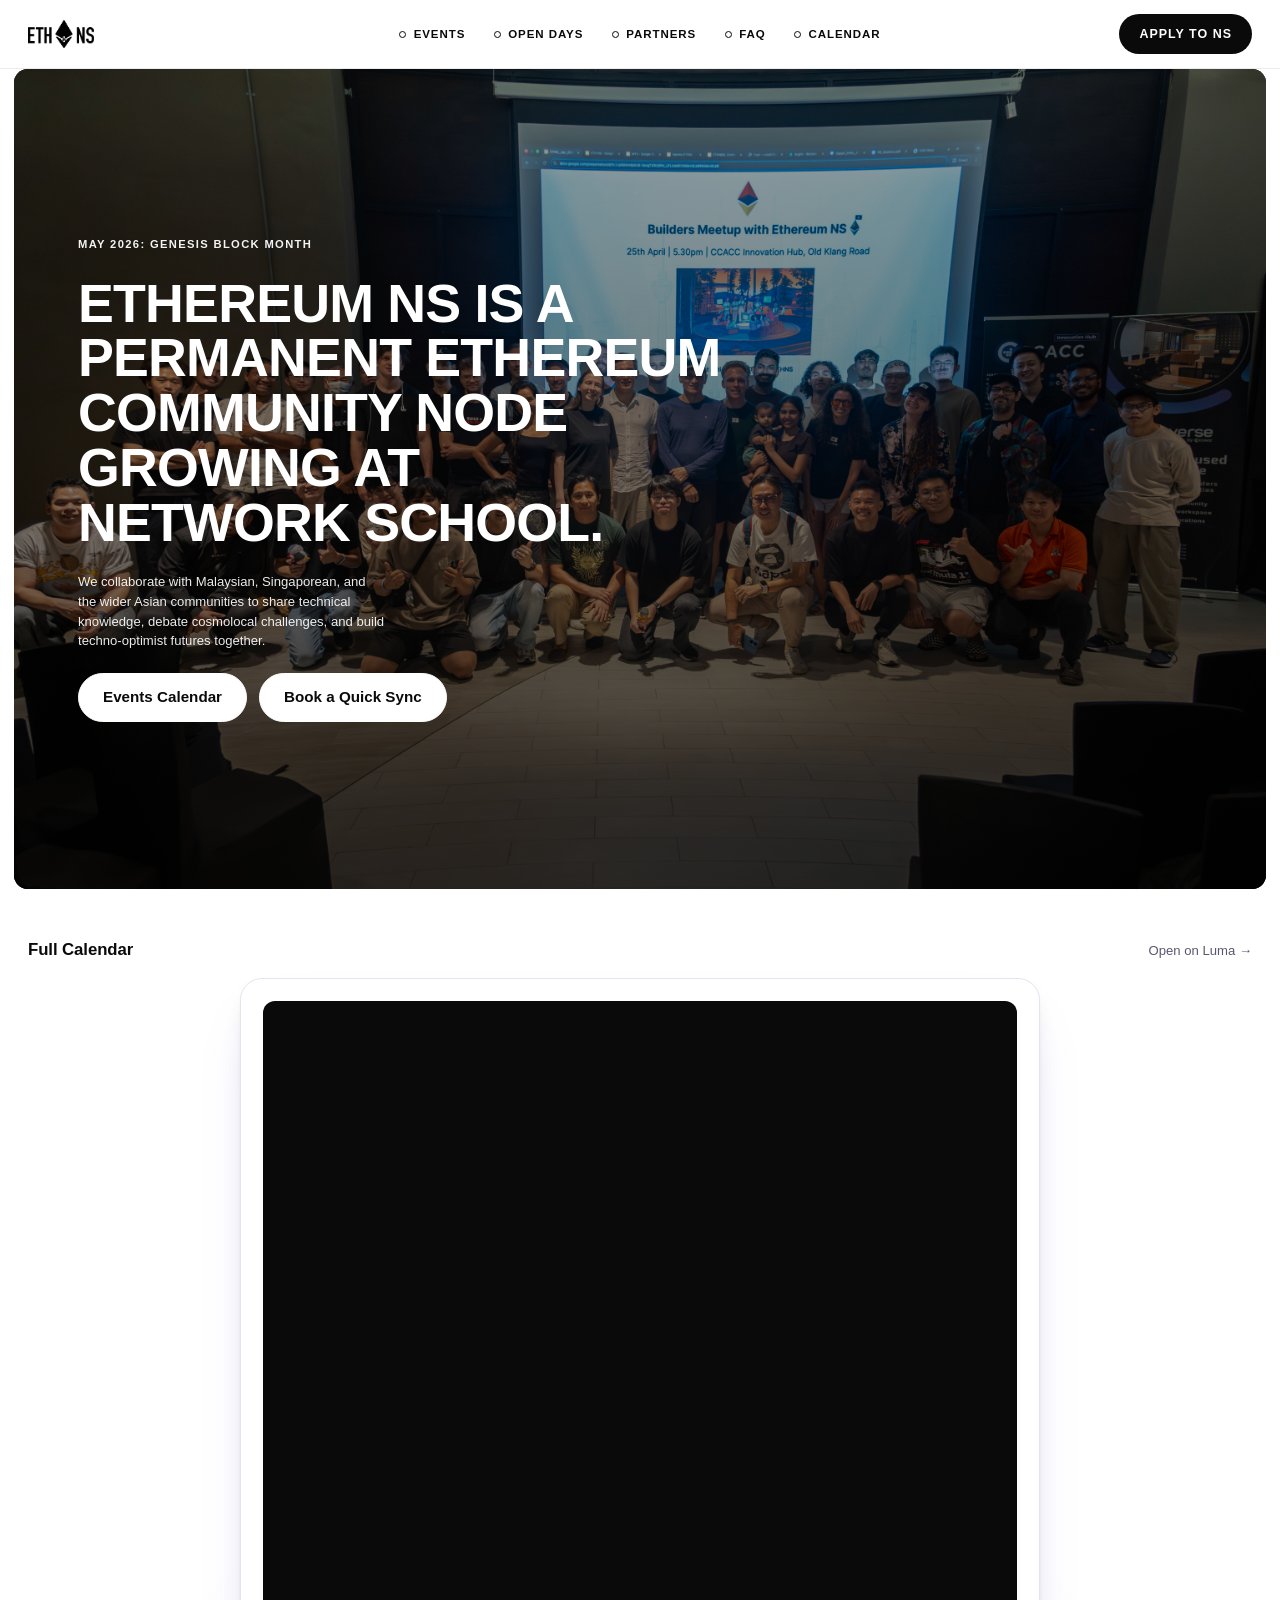
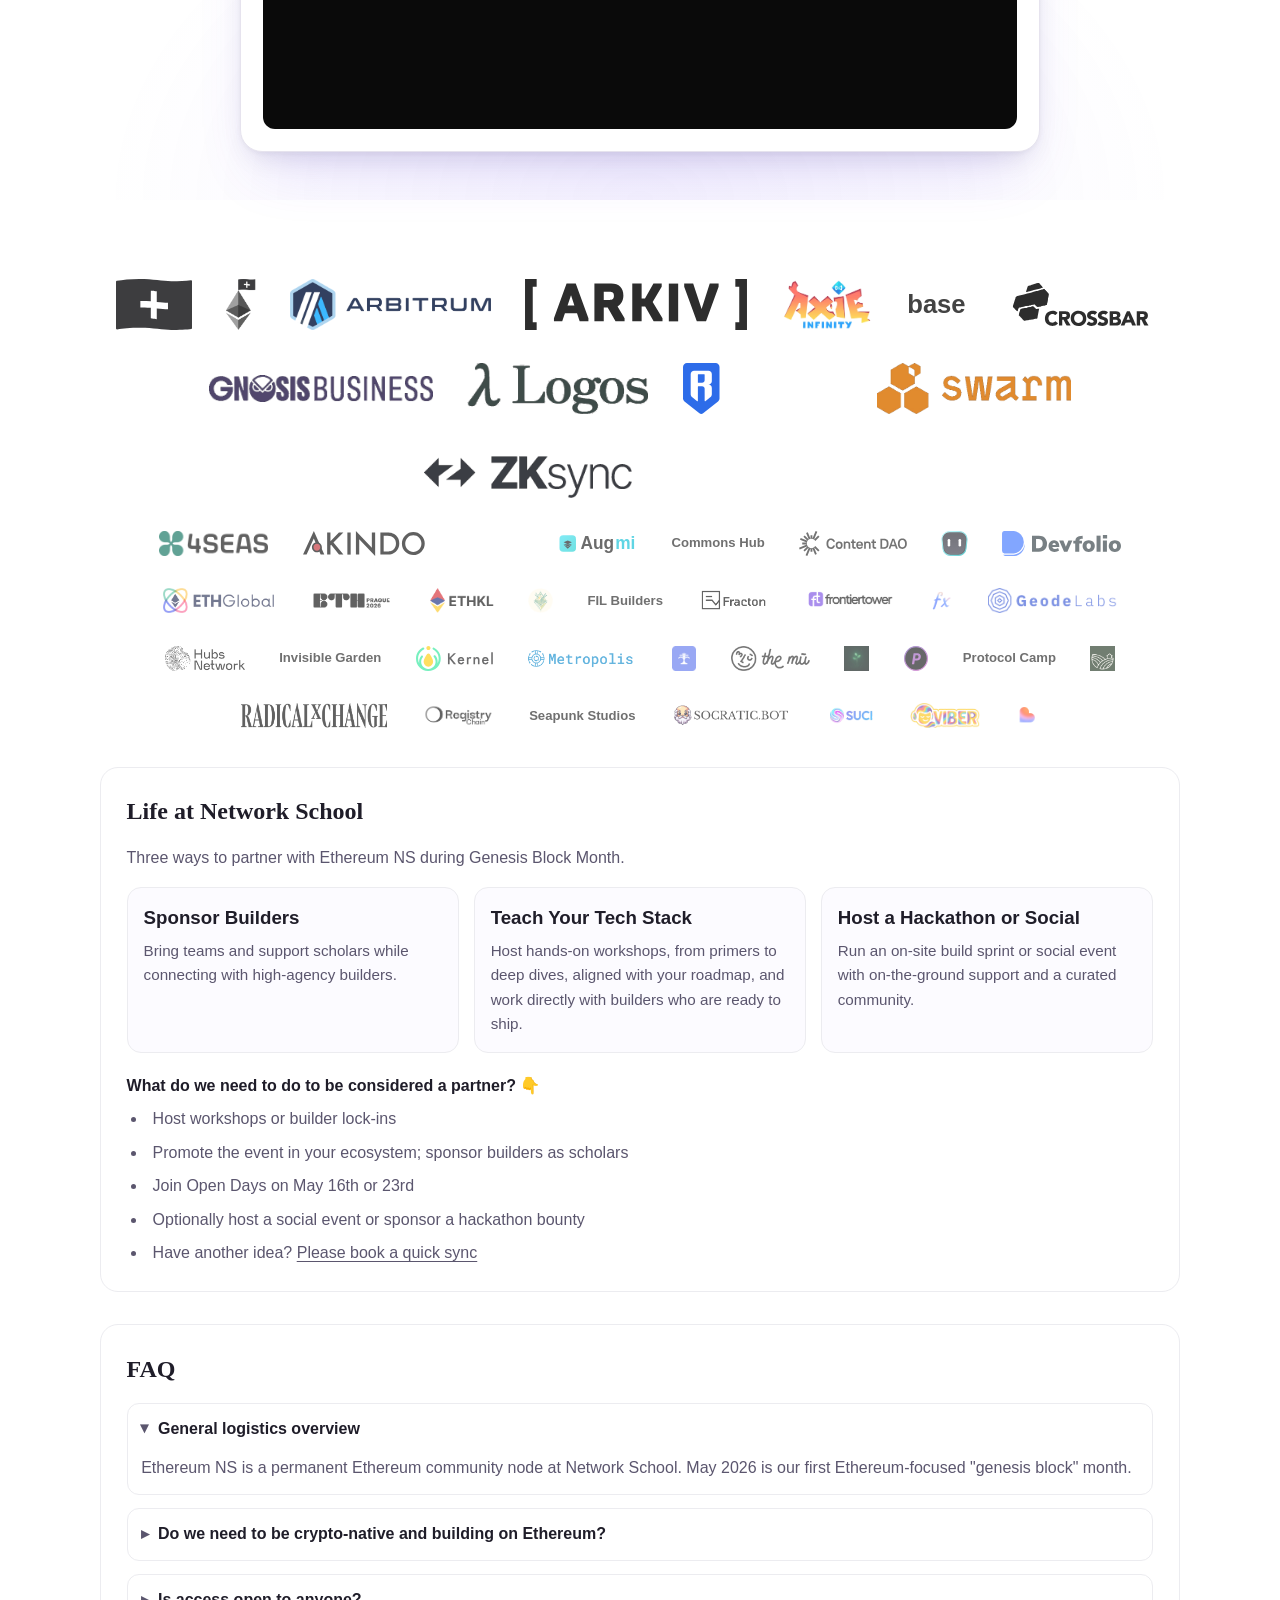
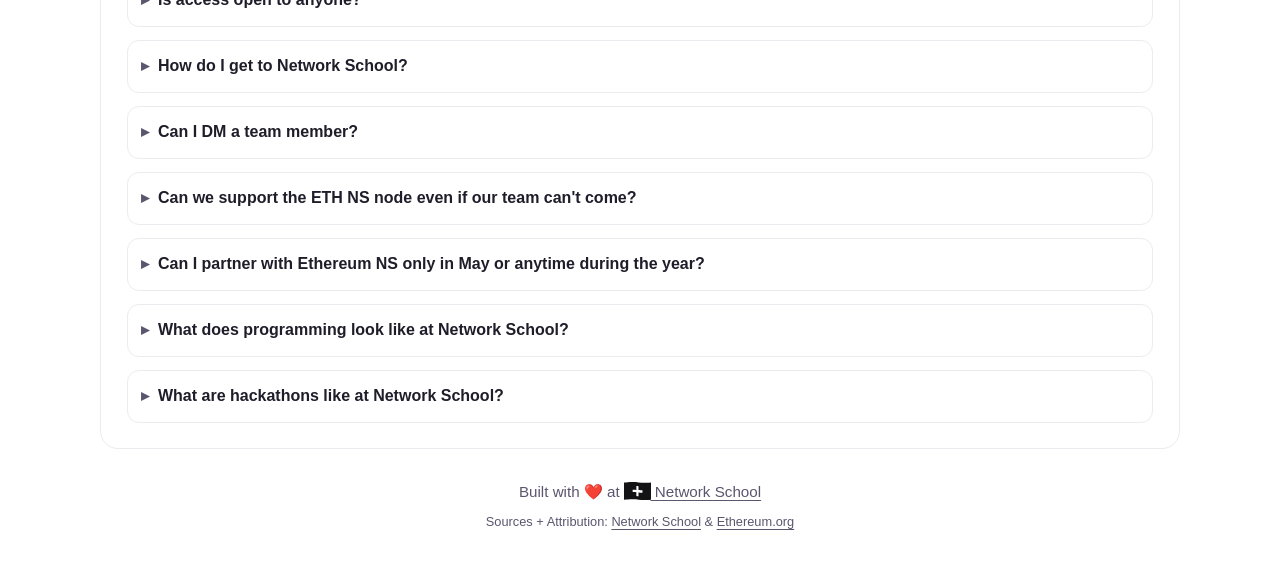
==== commit dedfe874: "Redesign: Arbitrum-style hero, Luma embed card, scroll reveals - Full-bleed hero card with autoplay " ====
--- a/index.html
+++ b/index.html
@@ -46,136 +46,21 @@
       </div>
     </section>
 
-    <!-- Upcoming strip -->
-    <section class="upcomingStrip">
-      <div class="stripHeader">
-        <h2 class="stripTitle">Upcoming</h2>
-        <a class="stripViewAll" href="https://luma.com/ethns" target="_blank" rel="noopener">View all →</a>
-      </div>
-      <div class="upcomingScroll">
-        <a class="upcomingCard upcomingCardToday" href="https://luma.com/owsy13c1" target="_blank" rel="noopener">
-          <div class="upcomingCardDateRow"><span class="todayChip">Today</span> Apr 30</div>
-          <div class="upcomingCardTitle">ETHGlobal Open Agents Async Hackathon Cowork &amp; Feedback</div>
-        </a>
-        <a class="upcomingCard" href="https://luma.com/ethns" target="_blank" rel="noopener">
-          <div class="upcomingCardDateRow">May 2</div>
-          <div class="upcomingCardTitle">NS Monthly All Hands &amp; Ethereum Month Kick-Off</div>
-        </a>
-        <a class="upcomingCard" href="https://luma.com/ethns" target="_blank" rel="noopener">
-          <div class="upcomingCardDateRow">May 4</div>
-          <div class="upcomingCardTitle">ETHGlobal Open Agents Hackathon Deadline</div>
-        </a>
-        <a class="upcomingCard" href="https://luma.com/ethns" target="_blank" rel="noopener">
-          <div class="upcomingCardDateRow">May 7</div>
-          <div class="upcomingCardTitle">Base × Virtuals Humanoid Robot Demo Day</div>
-        </a>
-        <a class="upcomingCard" href="https://luma.com/ethns" target="_blank" rel="noopener">
-          <div class="upcomingCardDateRow">May 8</div>
-          <div class="upcomingCardTitle">Base Builder Loft @ NS Launch Party</div>
-        </a>
-        <a class="upcomingCard" href="https://luma.com/ethns" target="_blank" rel="noopener">
-          <div class="upcomingCardDateRow">May 9</div>
-          <div class="upcomingCardTitle">Viber Hackathon</div>
-        </a>
-        <a class="upcomingCard" href="https://luma.com/ethns" target="_blank" rel="noopener">
-          <div class="upcomingCardDateRow">May 14</div>
-          <div class="upcomingCardTitle">RadicalXChange Plurality Event</div>
-        </a>
-        <a class="upcomingCard" href="https://luma.com/67p1p7sv" target="_blank" rel="noopener">
-          <div class="openDayBar">OPEN DAY</div>
-          <div class="upcomingCardDateRow">May 16</div>
-          <div class="upcomingCardTitle">EVM Day + Arkiv &amp; Crossbar Challenges Kick-Off</div>
-        </a>
-        <a class="upcomingCard" href="https://luma.com/qsko9o3g" target="_blank" rel="noopener">
-          <div class="openDayBar">OPEN DAY</div>
-          <div class="upcomingCardDateRow">May 23</div>
-          <div class="upcomingCardTitle">Open Hardware Day</div>
-        </a>
-        <a class="upcomingCard" href="https://luma.com/175r14iy" target="_blank" rel="noopener">
-          <div class="openDayBar">OPEN DAY</div>
-          <div class="upcomingCardDateRow">May 24</div>
-          <div class="upcomingCardTitle">Logos Privacy Buildathon</div>
-        </a>
-        <a class="upcomingCard" href="https://luma.com/ethns" target="_blank" rel="noopener">
-          <div class="upcomingCardDateRow">May 29</div>
-          <div class="upcomingCardTitle">ETH Month Closing Dinner</div>
-        </a>
-      </div>
-    </section>
-
-    <!-- Latest Events -->
-    <section class="section">
-      <h2>Latest Events</h2>
-      <ul class="eventsList">
-        <li><a class="eventItem" href="https://luma.com/cz0cpqtn" target="_blank" rel="noopener">
-          <span class="eventDate">Apr 25</span>
-          <span><span class="eventTitle">Malaysia is an Ethereum Hub for Builders: Meetup with ETHKL × ETHNS</span><span class="eventLocation">Kuala Lumpur</span></span>
-        </a></li>
-        <li><a class="eventItem" href="https://luma.com/w108uqsn" target="_blank" rel="noopener">
-          <span class="eventDate">Apr 28</span>
-          <span><span class="eventTitle">Beyond Software: Advancing Crypto Wallet Security Against Hacks &amp; Hardware Backdoors</span><span class="eventLocation">Network School</span></span>
-        </a></li>
-        <li><a class="eventItem" href="https://luma.com/yfbgi4zy" target="_blank" rel="noopener">
-          <span class="eventDate">Apr 28</span>
-          <span><span class="eventTitle">Ethereum Meetup</span><span class="eventLocation">Network School</span></span>
-        </a></li>
-        <li><a class="eventItem" href="https://luma.com/owsy13c1" target="_blank" rel="noopener">
-          <span class="eventDate">Apr 30 · Today</span>
-          <span><span class="eventTitle">ETHGlobal Open Agents Async Hackathon Cowork &amp; Feedback Session</span></span>
-        </a></li>
-        <li><a class="eventItem" href="https://luma.com/ethns" target="_blank" rel="noopener">
-          <span class="eventDate">May 2</span>
-          <span><span class="eventTitle">Network School Monthly All Hands &amp; Ethereum Month Kick-Off</span></span>
-        </a></li>
-        <li><a class="eventItem" href="https://luma.com/ethns" target="_blank" rel="noopener">
-          <span class="eventDate">May 4</span>
-          <span><span class="eventTitle">ETHGlobal Open Agents Hackathon Deadline</span></span>
-        </a></li>
-        <li><a class="eventItem" href="https://luma.com/ethns" target="_blank" rel="noopener">
-          <span class="eventDate">May 7</span>
-          <span><span class="eventTitle">Base × Virtuals Humanoid Robot Demo Day</span></span>
-        </a></li>
-        <li><a class="eventItem" href="https://luma.com/ethns" target="_blank" rel="noopener">
-          <span class="eventDate">May 8</span>
-          <span><span class="eventTitle">Base Builder Loft @ Network School Launch Party</span></span>
-        </a></li>
-        <li><a class="eventItem" href="https://luma.com/ethns" target="_blank" rel="noopener">
-          <span class="eventDate">May 9</span>
-          <span><span class="eventTitle">Viber Hackathon</span></span>
-        </a></li>
-        <li><a class="eventItem" href="https://luma.com/ethns" target="_blank" rel="noopener">
-          <span class="eventDate">May 14</span>
-          <span><span class="eventTitle">RadicalXChange Plurality Event</span></span>
-        </a></li>
-        <li><a class="eventItem" href="https://luma.com/67p1p7sv" target="_blank" rel="noopener">
-          <span class="eventDate">May 16</span>
-          <span><span class="eventOpenDay">Open Day</span><span class="eventTitle">EVM Day + Arkiv Builder Challenge &amp; Crossbar Content Challenge Kick-Off</span></span>
-        </a></li>
-        <li><a class="eventItem" href="https://luma.com/ethns" target="_blank" rel="noopener">
-          <span class="eventDate">May 22</span>
-          <span><span class="eventTitle">Monthly Network School Showcase &amp; Fancy Dinner Party</span></span>
-        </a></li>
-        <li><a class="eventItem" href="https://luma.com/qsko9o3g" target="_blank" rel="noopener">
-          <span class="eventDate">May 23</span>
-          <span><span class="eventOpenDay">Open Day</span><span class="eventTitle">Open Hardware Day</span></span>
-        </a></li>
-        <li><a class="eventItem" href="https://luma.com/175r14iy" target="_blank" rel="noopener">
-          <span class="eventDate">May 24</span>
-          <span><span class="eventOpenDay">Open Day</span><span class="eventTitle">Logos Privacy Buildathon</span></span>
-        </a></li>
-        <li><a class="eventItem" href="https://luma.com/ethns" target="_blank" rel="noopener">
-          <span class="eventDate">May 25</span>
-          <span><span class="eventTitle">Arkiv Builder Challenge &amp; Crossbar Content Challenge Deadlines</span></span>
-        </a></li>
-        <li><a class="eventItem" href="https://luma.com/ethns" target="_blank" rel="noopener">
-          <span class="eventDate">May 29</span>
-          <span><span class="eventTitle">ETH Month Closing Dinner</span></span>
-        </a></li>
-        <li><a class="eventItem" href="https://luma.com/ethns" target="_blank" rel="noopener">
-          <span class="eventDate">May 30</span>
-          <span><span class="eventTitle">ETHKL × ETHNS Joint Meetup in KL</span></span>
-        </a></li>
-      </ul>
+    <!-- Luma calendar embed -->
+    <section class="lumaEmbedSection scrollReveal" aria-label="Luma calendar">
+      <div class="lumaEmbedHeader scrollReveal" data-reveal-delay="80">
+        <h2 class="lumaEmbedTitle">Full Calendar</h2>
+        <a class="lumaEmbedLink" href="https://luma.com/ethns" target="_blank" rel="noopener">Open on Luma →</a>
+      </div>
+      <div class="lumaEmbedFrame scrollReveal" data-reveal-delay="180">
+        <iframe
+          src="https://lu.ma/embed/calendar/cal-tLtorbSMpzLPnm6/events"
+          title="ETH NS events on Luma"
+          loading="lazy"
+          allow="fullscreen"
+          referrerpolicy="no-referrer-when-downgrade">
+        </iframe>
+      </div>
     </section>
 
     <!-- Partner Logos -->
@@ -318,5 +203,44 @@
       <p style="font-size:.8rem;">Sources + Attribution: <a href="https://ns.com/about" target="_blank" rel="noopener">Network School</a> &amp; <a href="https://ethereum.org/assets/" target="_blank" rel="noopener">Ethereum.org</a></p>
     </footer>
   </div>
+  <script>
+    (function () {
+      // Calendar today/past auto-tagging (no-op if calendar removed)
+      var now = new Date();
+      var todayISO = now.getFullYear() + "-"
+        + String(now.getMonth() + 1).padStart(2, "0") + "-"
+        + String(now.getDate()).padStart(2, "0");
+      document.querySelectorAll(".calCell[data-date]").forEach(function (cell) {
+        var d = cell.getAttribute("data-date");
+        if (d === todayISO) {
+          cell.classList.add("calCellToday");
+          var chip = document.createElement("span");
+          chip.className = "calTodayChip";
+          chip.textContent = "TODAY";
+          cell.insertBefore(chip, cell.firstChild);
+        } else if (d < todayISO) {
+          cell.classList.add("calCellPast");
+        }
+      });
+
+      // Scroll reveal — fade-up + scale-in as elements enter viewport
+      var reveals = document.querySelectorAll(".scrollReveal");
+      if (!("IntersectionObserver" in window)) {
+        reveals.forEach(function (el) { el.classList.add("is-visible"); });
+        return;
+      }
+      var io = new IntersectionObserver(function (entries) {
+        entries.forEach(function (entry) {
+          if (entry.isIntersecting) {
+            var el = entry.target;
+            var delay = parseInt(el.getAttribute("data-reveal-delay") || "0", 10);
+            setTimeout(function () { el.classList.add("is-visible"); }, delay);
+            io.unobserve(el);
+          }
+        });
+      }, { threshold: 0.15, rootMargin: "0px 0px -8% 0px" });
+      reveals.forEach(function (el) { io.observe(el); });
+    })();
+  </script>
 </body>
 </html>
--- a/styles.css
+++ b/styles.css
@@ -156,27 +156,28 @@
 
 /* Upcoming strip */
 .upcomingStrip {
-  background-color: var(--bg);
-  border-radius: 12px;
-  padding: .2rem 0;
-  margin-bottom: .75rem;
+  width: 100%;
+  max-width: none;
+  margin: 2.5rem auto 1.5rem;
+  padding: 0 1.75rem;
   position: relative;
+  background: transparent;
+  border-radius: 0;
 }
 .stripHeader {
   display: flex;
   justify-content: space-between;
   align-items: baseline;
-  margin-bottom: .75rem;
-}
-.stripTitle {
-  font-family: Georgia, "Times New Roman", serif;
-  font-size: 1.1rem;
+  margin-bottom: 1.25rem;
+}
+.stripTitle,
+.stripMonth {
+  font-family: Inter, "Helvetica Neue", Helvetica, Arial, sans-serif;
+  font-size: 1.05rem;
+  font-weight: 700;
+  letter-spacing: -.005em;
+  color: #0a0a0a;
   margin: 0;
-}
-.stripViewAll {
-  color: var(--accent-dark);
-  font-size: .82rem;
-  white-space: nowrap;
 }
 .stripViewAll:hover { text-decoration: underline; text-underline-offset: 3px; }
 
@@ -450,6 +451,264 @@
   font-size: .85rem;
 }
 
+/* ===== Scroll reveal (Arbitrum-style) ===== */
+.scrollReveal {
+  opacity: 0;
+  transform: translateY(28px) scale(.985);
+  transition:
+    opacity .9s cubic-bezier(.22, 1, .36, 1),
+    transform .9s cubic-bezier(.22, 1, .36, 1);
+  will-change: opacity, transform;
+}
+.scrollReveal.is-visible {
+  opacity: 1;
+  transform: translateY(0) scale(1);
+}
+@media (prefers-reduced-motion: reduce) {
+  .scrollReveal { opacity: 1; transform: none; transition: none; }
+}
+
+/* ===== Luma calendar embed ===== */
+.lumaEmbedSection {
+  width: 100%;
+  margin: 1.5rem auto 4.5rem;
+  padding: 1.5rem 1.75rem 3rem;
+  position: relative;
+}
+.lumaEmbedSection::before {
+  content: "";
+  position: absolute;
+  inset: 0;
+  background:
+    radial-gradient(60% 60% at 50% 100%, rgba(111, 76, 235, .08) 0%, transparent 70%);
+  pointer-events: none;
+  z-index: 0;
+}
+.lumaEmbedSection > * { position: relative; z-index: 1; }
+.lumaEmbedHeader {
+  display: flex;
+  justify-content: space-between;
+  align-items: baseline;
+  margin-bottom: 1rem;
+}
+.lumaEmbedTitle {
+  font-family: Inter, "Helvetica Neue", Helvetica, Arial, sans-serif;
+  font-size: 1.05rem;
+  font-weight: 700;
+  letter-spacing: -.005em;
+  color: #0a0a0a;
+  margin: 0;
+}
+.lumaEmbedLink {
+  font-size: .82rem;
+  font-weight: 500;
+  color: #5b566e;
+  white-space: nowrap;
+  transition: color .15s;
+}
+.lumaEmbedLink:hover { color: #6f4ceb; }
+.lumaEmbedFrame {
+  width: 100%;
+  max-width: 800px;
+  margin: 0 auto;
+  height: clamp(620px, 86vh, 880px);
+  border-radius: 22px;
+  border: 1px solid #e6e3ee;
+  overflow: hidden;
+  background: #fff;
+  padding: 22px;
+  box-shadow:
+    0 1px 0 rgba(255, 255, 255, .9) inset,
+    0 2px 4px rgba(20, 14, 60, .04),
+    0 12px 28px -10px rgba(20, 14, 60, .12),
+    0 32px 60px -20px rgba(111, 76, 235, .18);
+  transition: transform .35s cubic-bezier(.22, 1, .36, 1), box-shadow .35s cubic-bezier(.22, 1, .36, 1);
+}
+.lumaEmbedFrame:hover {
+  transform: translateY(-3px);
+  box-shadow:
+    0 1px 0 rgba(255, 255, 255, .9) inset,
+    0 4px 8px rgba(20, 14, 60, .06),
+    0 18px 36px -10px rgba(20, 14, 60, .16),
+    0 44px 80px -22px rgba(111, 76, 235, .28);
+}
+.lumaEmbedFrame iframe {
+  width: 100%;
+  height: 100%;
+  border: 0;
+  display: block;
+  border-radius: 12px;
+  background: #0a0a0a;
+}
+@media (max-width: 600px) {
+  .lumaEmbedFrame { padding: 14px; border-radius: 18px; }
+  .lumaEmbedFrame iframe { border-radius: 10px; }
+}
+@media (max-width: 900px) {
+  .lumaEmbedSection { padding: 0 1rem; }
+  .lumaEmbedFrame { height: clamp(480px, 70vh, 680px); border-radius: 12px; }
+}
+@media (max-width: 600px) {
+  .lumaEmbedSection { padding: 0 .75rem; }
+  .lumaEmbedFrame { height: 560px; border-radius: 10px; }
+}
+
+/* ===== May 2026 Calendar Grid ===== */
+.calendar {
+  width: 100%;
+  margin: 0 auto 3rem;
+  padding: 0 1.75rem;
+}
+.calWeekdays {
+  display: grid;
+  grid-template-columns: repeat(7, minmax(0, 1fr));
+  gap: 8px;
+  margin-bottom: 10px;
+  padding: 0 4px;
+}
+.calWeekdays span {
+  font-size: .68rem;
+  font-weight: 600;
+  letter-spacing: .12em;
+  color: #8a869b;
+  text-transform: uppercase;
+}
+.calGrid {
+  display: grid;
+  grid-template-columns: repeat(7, minmax(0, 1fr));
+  gap: 8px;
+}
+.calCell {
+  position: relative;
+  min-height: 110px;
+  border-radius: 14px;
+  background: #fff;
+  border: 1px solid #ececf0;
+  padding: .65rem .75rem;
+  display: flex;
+  flex-direction: column;
+  gap: .35rem;
+  color: #0a0a0a;
+  text-decoration: none;
+  transition: transform .18s ease, border-color .18s ease, box-shadow .18s ease, background .18s ease;
+  overflow: hidden;
+}
+.calCellEmpty {
+  background: transparent;
+  border: 1px dashed #f1eef7;
+  min-height: 110px;
+}
+.calCellEmpty::before { content: ""; }
+.calCell:not(.calCellEmpty):not([href]) {
+  background: #fafafb;
+  border-color: #f1f0f4;
+}
+.calCell[href]:hover {
+  transform: translateY(-2px);
+  border-color: #6f4ceb;
+  box-shadow: 0 6px 18px -8px rgba(111, 76, 235, .35);
+}
+.calNum {
+  font-family: Inter, "Helvetica Neue", Helvetica, Arial, sans-serif;
+  font-size: 1.05rem;
+  font-weight: 700;
+  letter-spacing: -.02em;
+  color: #0a0a0a;
+  line-height: 1;
+}
+.calCell:not([href]) .calNum { color: #b8b3c9; }
+.calCellPast .calNum { color: #c9c4d8; }
+.calCellEvent {
+  background: #fff;
+}
+.calEventTitle {
+  font-size: .72rem;
+  font-weight: 500;
+  line-height: 1.3;
+  color: #5b566e;
+  display: -webkit-box;
+  -webkit-line-clamp: 3;
+  -webkit-box-orient: vertical;
+  overflow: hidden;
+  margin-top: auto;
+}
+.calCellEvent:hover .calEventTitle { color: #1f1d29; }
+
+/* Open Day cells: full purple emphasis */
+.calCellOpen {
+  background: linear-gradient(180deg, #6f4ceb 0%, #5836c9 100%);
+  border-color: #5836c9;
+  color: #fff;
+}
+.calCellOpen .calNum { color: #fff; }
+.calCellOpen .calEventTitle { color: rgba(255, 255, 255, .82); font-weight: 500; }
+.calCellOpen:hover {
+  border-color: #1f1d29;
+  box-shadow: 0 8px 22px -6px rgba(111, 76, 235, .55);
+}
+.calCellOpen:hover .calEventTitle { color: #fff; }
+.calOpenChip {
+  font-size: .54rem;
+  font-weight: 700;
+  letter-spacing: .14em;
+  color: #fff;
+  background: rgba(255, 255, 255, .18);
+  padding: .18rem .42rem;
+  border-radius: 999px;
+  align-self: flex-start;
+  text-transform: uppercase;
+  line-height: 1;
+}
+
+/* Today highlight */
+.calCellToday {
+  background: #0a0a0a !important;
+  border-color: #0a0a0a !important;
+  color: #fff !important;
+  box-shadow: 0 0 0 3px rgba(111, 76, 235, .25), 0 8px 22px -8px rgba(10, 10, 10, .35);
+}
+.calCellToday .calNum { color: #fff !important; }
+.calCellToday .calEventTitle { color: rgba(255, 255, 255, .8) !important; }
+.calCellToday:hover {
+  transform: translateY(-2px);
+  border-color: #6f4ceb !important;
+  box-shadow: 0 0 0 3px rgba(111, 76, 235, .45), 0 12px 26px -8px rgba(111, 76, 235, .5) !important;
+}
+.calCellToday:hover .calEventTitle { color: #fff !important; }
+.calTodayChip {
+  font-size: .54rem;
+  font-weight: 700;
+  letter-spacing: .14em;
+  color: #0a0a0a;
+  background: #fff;
+  padding: .18rem .42rem;
+  border-radius: 999px;
+  align-self: flex-start;
+  text-transform: uppercase;
+  line-height: 1;
+}
+@media (max-width: 600px) {
+  .calTodayChip { font-size: 0; padding: 0; width: 6px; height: 6px; background: #6f4ceb; border-radius: 50%; }
+}
+
+@media (max-width: 900px) {
+  .calendar { padding: 0 1rem; }
+  .calCell { min-height: 92px; border-radius: 12px; padding: .5rem .55rem; gap: .25rem; }
+  .calNum { font-size: .92rem; }
+  .calEventTitle { font-size: .65rem; -webkit-line-clamp: 2; }
+  .calOpenChip { font-size: .48rem; padding: .15rem .35rem; }
+  .calWeekdays span { font-size: .6rem; }
+}
+@media (max-width: 600px) {
+  .calendar { padding: 0 .75rem; }
+  .calGrid, .calWeekdays { gap: 5px; }
+  .calCell { min-height: 70px; border-radius: 10px; padding: .35rem .4rem; }
+  .calNum { font-size: .82rem; }
+  .calEventTitle { display: none; }
+  .calOpenChip { font-size: 0; padding: 0; width: 6px; height: 6px; background: #fff; border-radius: 50%; }
+  .calCellOpen { padding: .35rem .4rem; }
+}
+
 /* ===== Arbitrum-style Header ===== */
 .siteHeader {
   position: sticky;
@@ -577,7 +836,8 @@
   min-height: 480px;
   max-height: 820px;
   display: flex;
-  align-items: flex-start;
+  align-items: center;
+  justify-content: center;
 }
 .heroVideo {
   position: absolute;
@@ -602,6 +862,10 @@
   width: 100%;
   margin: 0 auto;
   color: #fff;
+  text-align: left;
+  display: flex;
+  flex-direction: column;
+  align-items: flex-start;
 }
 .heroEyebrow {
   font-size: clamp(.7rem, .85vw, .85rem);
@@ -634,6 +898,7 @@
 .heroCtas {
   display: flex;
   flex-wrap: wrap;
+  justify-content: flex-start;
   gap: .75rem;
   margin-top: clamp(1.25rem, 2.5vh, 2rem);
 }
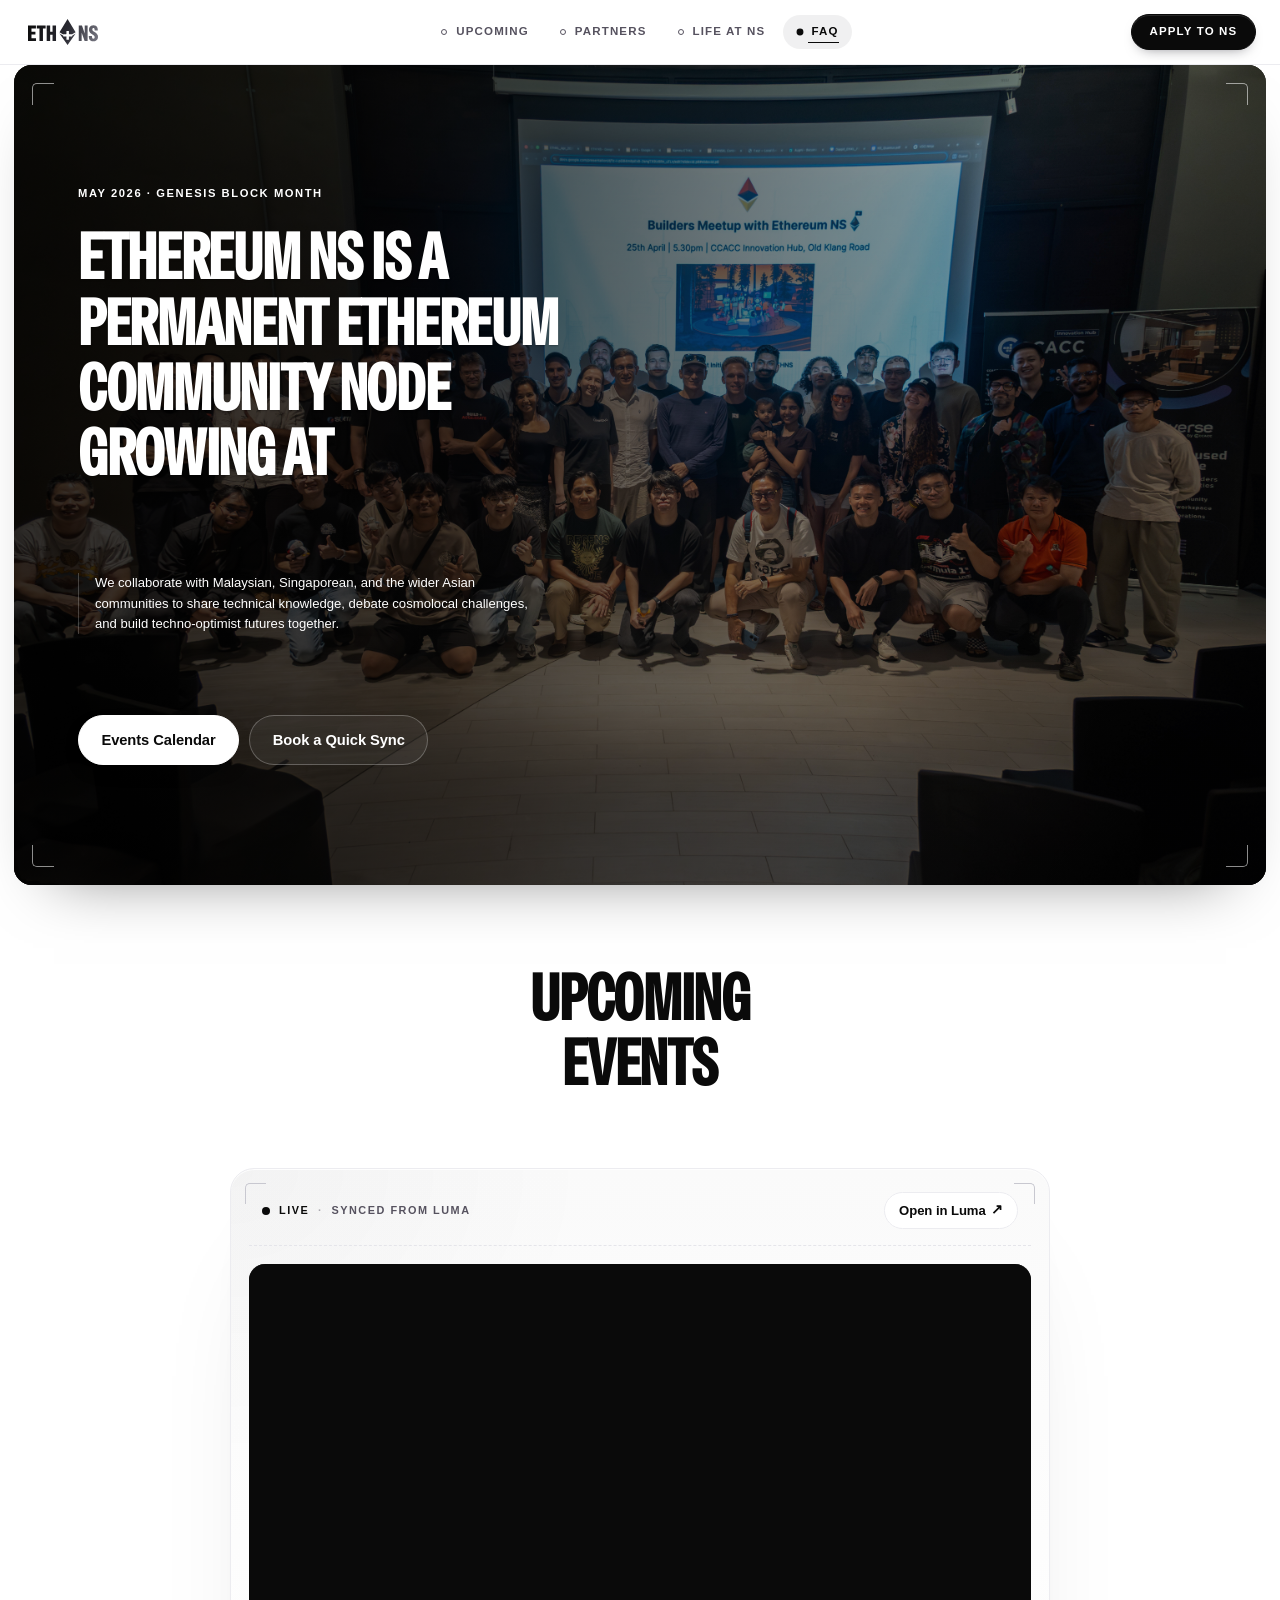
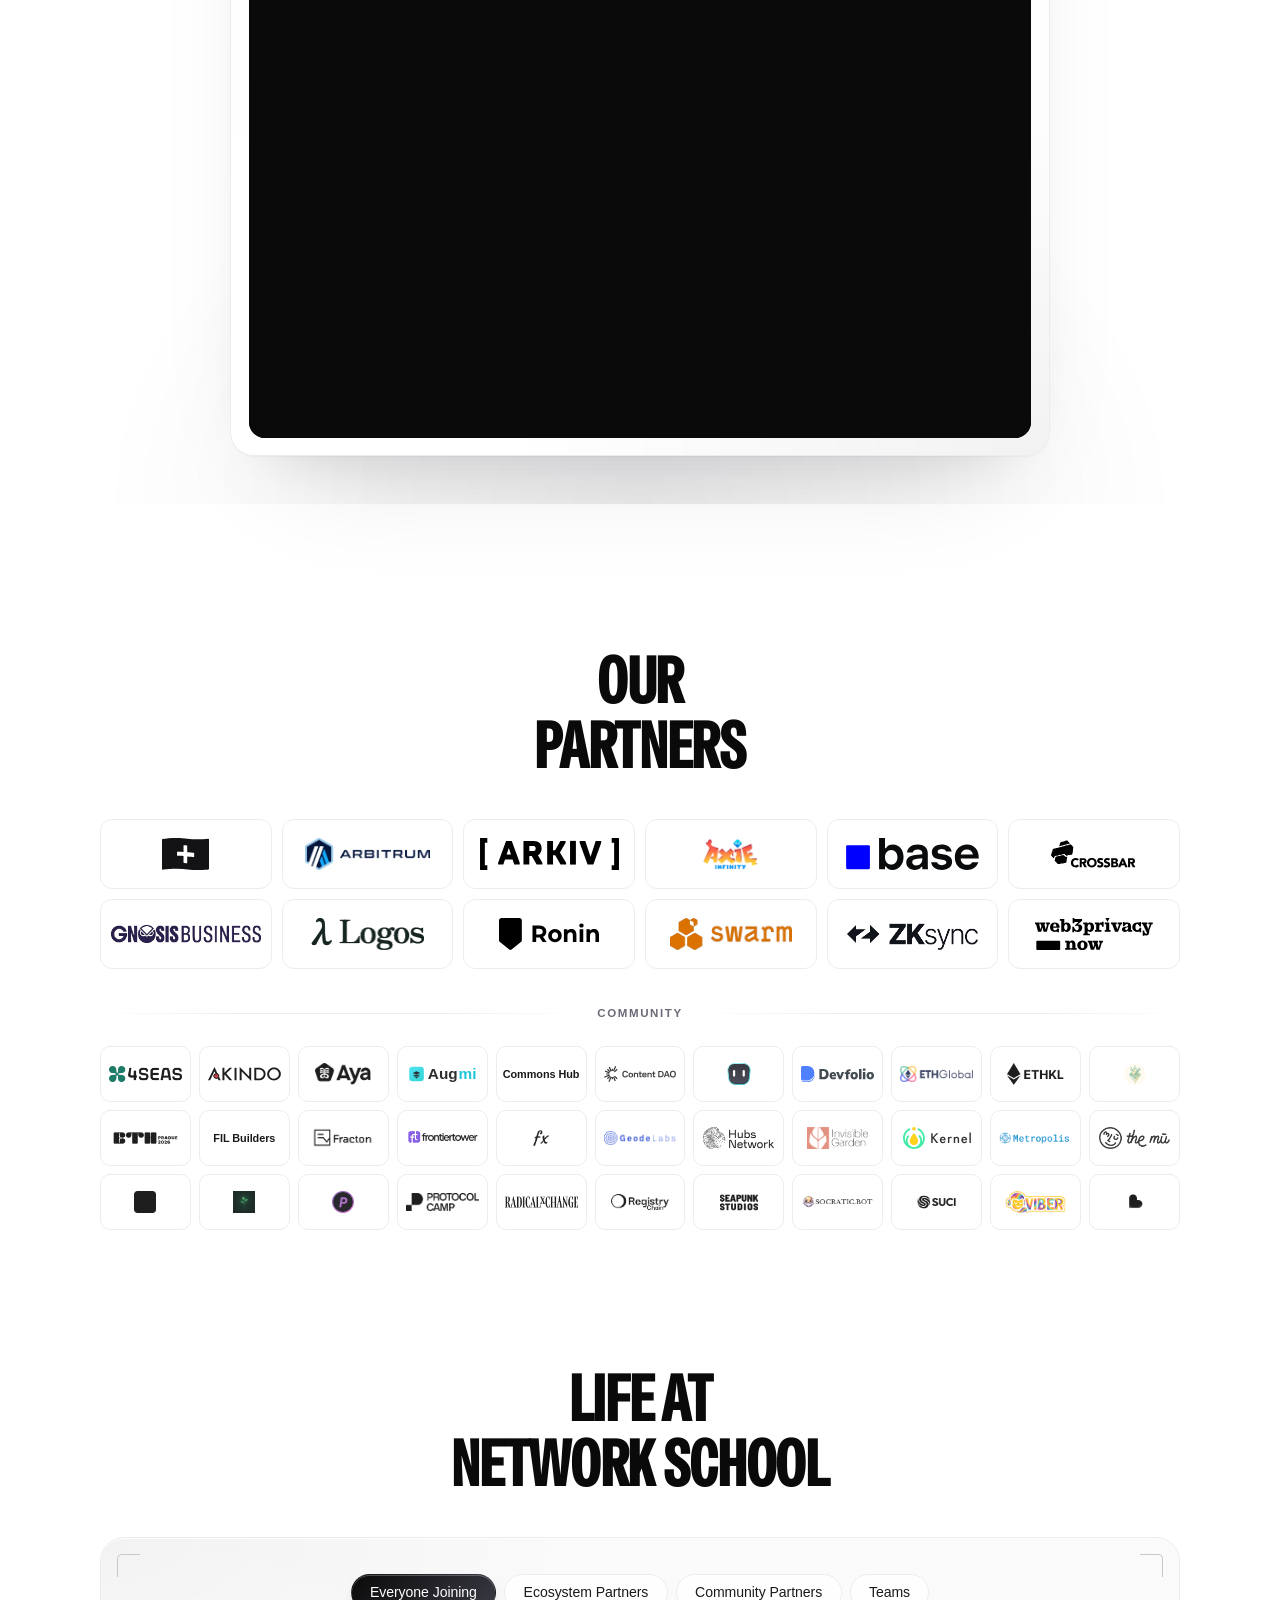
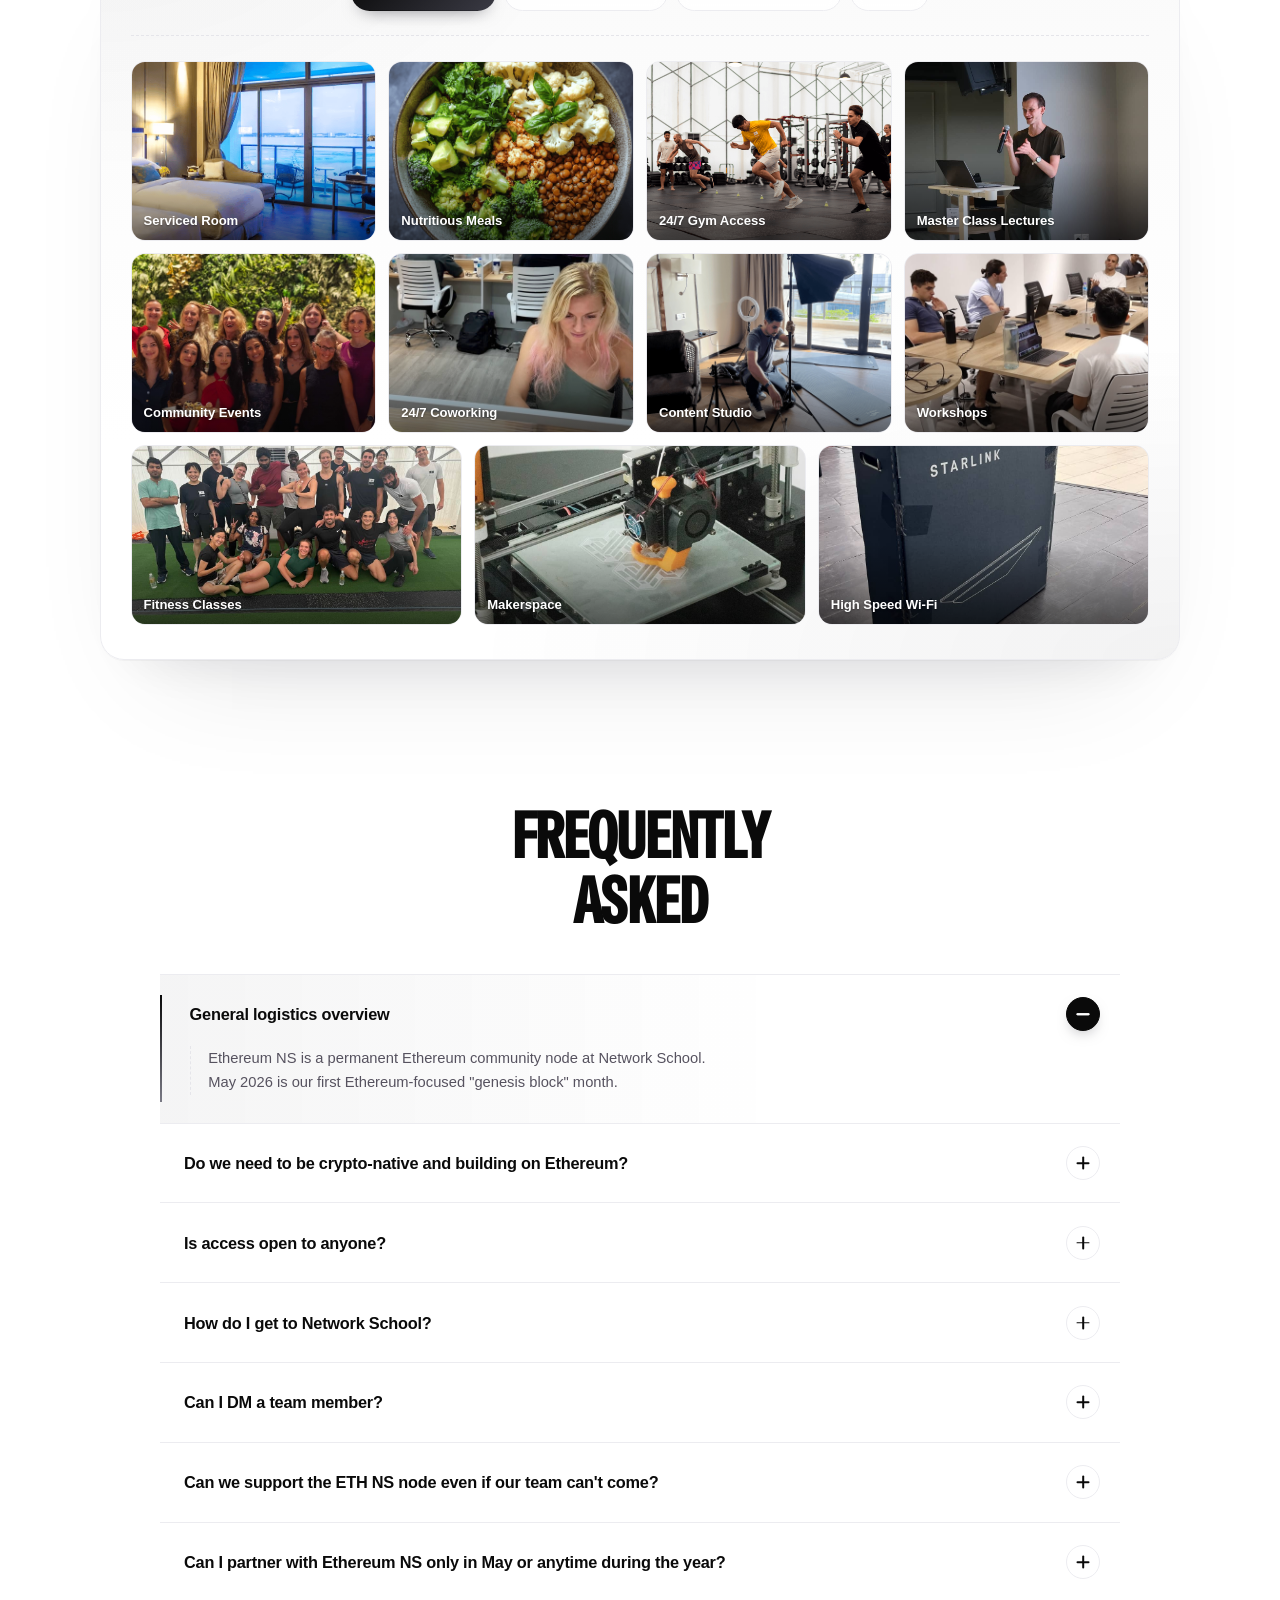
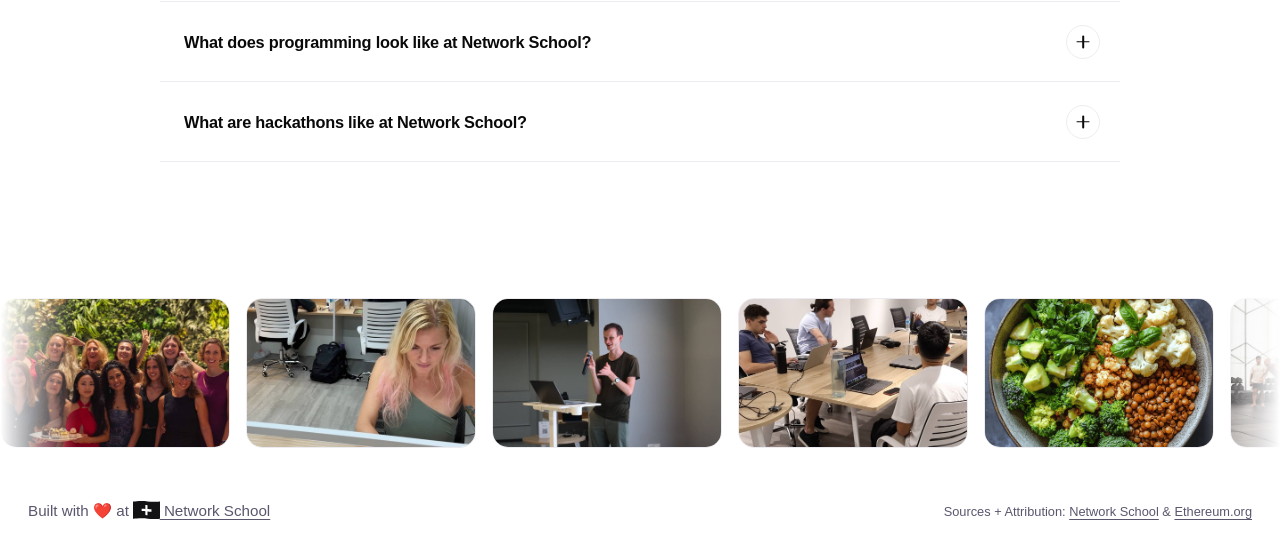
==== commit dc2b446c: "Redesign sections, scrape partner logos, add Life at NS folio, mobile optimization - Editorial Luma " ====
--- a/index.html
+++ b/index.html
@@ -6,6 +6,9 @@
   <title>Ethereum NS at Network School</title>
   <meta name="description" content="Ethereum NS is a permanent Ethereum community node growing at Network School." />
   <link rel="icon" type="image/svg+xml" href="assets/logos-remote/eth-diamond-purple.svg" />
+  <link rel="preconnect" href="https://fonts.googleapis.com" />
+  <link rel="preconnect" href="https://fonts.gstatic.com" crossorigin />
+  <link rel="stylesheet" href="https://fonts.googleapis.com/css2?family=Special+Gothic+Condensed+One&display=swap" />
   <link rel="stylesheet" href="styles.css" />
 </head>
 <body>
@@ -14,14 +17,13 @@
     <header class="siteHeader">
       <div class="siteHeaderInner">
         <a class="siteLogo" href="index.html" aria-label="ETH NS">
-          <img src="assets/logos-remote/ethns-logo.png" alt="ETH NS" />
+          <img src="assets/logos-remote/ethns-logo.svg" alt="ETH NS" />
         </a>
         <nav class="siteNav" aria-label="Primary">
-          <a class="siteNavItem" href="#events"><span class="siteNavDot" aria-hidden="true"></span>EVENTS</a>
-          <a class="siteNavItem" href="opendays.html"><span class="siteNavDot" aria-hidden="true"></span>OPEN DAYS</a>
+          <a class="siteNavItem" href="#upcoming"><span class="siteNavDot" aria-hidden="true"></span>UPCOMING</a>
           <a class="siteNavItem" href="#partners"><span class="siteNavDot" aria-hidden="true"></span>PARTNERS</a>
+          <a class="siteNavItem" href="#life"><span class="siteNavDot" aria-hidden="true"></span>LIFE AT NS</a>
           <a class="siteNavItem" href="#faq"><span class="siteNavDot" aria-hidden="true"></span>FAQ</a>
-          <a class="siteNavItem" href="https://luma.com/ethns" target="_blank" rel="noopener"><span class="siteNavDot" aria-hidden="true"></span>CALENDAR</a>
         </nav>
         <a class="applyCta" href="https://ns.com/ethns/apply" target="_blank" rel="noopener">APPLY TO NS</a>
       </div>
@@ -34,143 +36,319 @@
           <source src="assets/eth-ns-video.mp4" type="video/mp4" />
         </video>
         <div class="heroOverlay"></div>
+        <span class="heroCornerTL" aria-hidden="true"></span>
+        <span class="heroCornerTR" aria-hidden="true"></span>
+        <span class="heroCornerBL" aria-hidden="true"></span>
+        <span class="heroCornerBR" aria-hidden="true"></span>
         <div class="heroContent">
-          <p class="heroEyebrow">MAY 2026: GENESIS BLOCK MONTH</p>
-          <h1 class="heroHeadline">Ethereum NS is a<br />permanent Ethereum<br />community node<br />growing at<br />Network School.</h1>
+          <p class="heroEyebrow">
+            <span class="heroEyebrowText">May 2026 · Genesis Block Month</span>
+          </p>
+          <h1 class="heroHeadline" aria-label="Ethereum NS is a permanent Ethereum community node growing at Network School">
+            <span class="heroHeadlineLine" data-text="Ethereum NS is a"></span>
+            <span class="heroHeadlineLine" data-text="permanent Ethereum"></span>
+            <span class="heroHeadlineLine" data-text="community node"></span>
+            <span class="heroHeadlineLine" data-text="growing at"></span>
+            <span class="heroHeadlineLine" data-text="Network School"></span>
+          </h1>
           <p class="heroSubcopy">We collaborate with Malaysian, Singaporean, and the wider Asian communities to share technical knowledge, debate cosmolocal challenges, and build techno-optimist futures together.</p>
           <div class="heroCtas">
-            <a class="heroCta" href="https://luma.com/ethns" target="_blank" rel="noopener">Events Calendar</a>
-            <a class="heroCta" href="https://app.reclaim.ai/m/kosmostasis/flexible-meeting" target="_blank" rel="noopener">Book a Quick Sync</a>
+            <a class="heroCta heroCtaPrimary" href="https://luma.com/ethns" target="_blank" rel="noopener">Events Calendar</a>
+            <a class="heroCta heroCtaGhost" href="https://app.reclaim.ai/m/kosmostasis/flexible-meeting" target="_blank" rel="noopener">Book a Quick Sync</a>
           </div>
         </div>
       </div>
+    </section>
+
+    <!-- Upcoming Events heading -->
+    <section class="upcomingHeading scrollReveal" id="upcoming" aria-label="Upcoming events">
+      <h2 class="upcomingHeadingText">Upcoming<br />Events</h2>
     </section>
 
     <!-- Luma calendar embed -->
     <section class="lumaEmbedSection scrollReveal" aria-label="Luma calendar">
-      <div class="lumaEmbedHeader scrollReveal" data-reveal-delay="80">
-        <h2 class="lumaEmbedTitle">Full Calendar</h2>
-        <a class="lumaEmbedLink" href="https://luma.com/ethns" target="_blank" rel="noopener">Open on Luma →</a>
-      </div>
       <div class="lumaEmbedFrame scrollReveal" data-reveal-delay="180">
-        <iframe
-          src="https://lu.ma/embed/calendar/cal-tLtorbSMpzLPnm6/events"
-          title="ETH NS events on Luma"
-          loading="lazy"
-          allow="fullscreen"
-          referrerpolicy="no-referrer-when-downgrade">
-        </iframe>
-      </div>
-    </section>
-
-    <!-- Partner Logos -->
-    <div class="partnerLogoStack">
-      <div class="logoMarquee">
-        <a class="logoMarqueeItem" href="https://ns.com" target="_blank" rel="noopener"><img class="logoMarqueeImage" src="assets/logos-remote/ns-flag-logo-black.svg" alt="Network School" /></a>
-        <a class="logoMarqueeItem" href="https://ns.com/ethns" target="_blank" rel="noopener"><img class="logoMarqueeImage" src="assets/logos-community/ethnslogo.png" alt="ETHNS" /></a>
-        <a class="logoMarqueeItem" href="https://arbitrum.io" target="_blank" rel="noopener"><img class="logoMarqueeImage" src="assets/logos-community/arbitrum-full-color-navy-clearspace.png" alt="Arbitrum" /></a>
-        <a class="logoMarqueeItem" href="https://arkiv.network" target="_blank" rel="noopener"><img class="logoMarqueeImage" src="assets/logos-community/arkiv.svg" alt="Arkiv" /></a>
-        <a class="logoMarqueeItem" href="https://axieinfinity.com" target="_blank" rel="noopener"><img class="logoMarqueeImage" src="assets/logos-community/axie-infinity-trimmed.png" alt="Axie Infinity" /></a>
-        <a class="logoMarqueeItem" href="https://base.org" target="_blank" rel="noopener"><span class="logoMarqueeLabel" style="font-size:1.6rem;font-weight:700;">base</span></a>
-        <a class="logoMarqueeItem" href="https://crossbar-inc.com" target="_blank" rel="noopener"><img class="logoMarqueeImage" src="assets/logos-community/crossbar-trimmed.svg" alt="CrossBar" /></a>
-        <a class="logoMarqueeItem" href="https://gnosis.io/business" target="_blank" rel="noopener"><img class="logoMarqueeImage" src="assets/logos-community/gnosis-business.png" alt="Gnosis Business" /></a>
-        <a class="logoMarqueeItem" href="https://logos.co" target="_blank" rel="noopener"><img class="logoMarqueeImage" src="assets/logos-community/logos-secondary-transparent-v2.png" alt="Logos" /></a>
-        <a class="logoMarqueeItem" href="https://roninchain.com" target="_blank" rel="noopener"><img class="logoMarqueeImage" src="assets/logos-community/ronin-mark-text-blue.svg" alt="Ronin" /></a>
-        <a class="logoMarqueeItem" href="https://ethswarm.org" target="_blank" rel="noopener"><img class="logoMarqueeImage" src="assets/logos-community/swarm-horizontal.png" alt="Swarm" /></a>
-        <a class="logoMarqueeItem" href="https://zksync.io" target="_blank" rel="noopener"><img class="logoMarqueeImage" src="assets/logos-community/zksync-partner-transparent.png" alt="ZKsync" /></a>
-        <a class="logoMarqueeItem" href="https://web3privacy.info" target="_blank" rel="noopener"><img class="logoMarqueeImage" src="assets/logos-community/web3privacy.svg" alt="Web3Privacy Now" /></a>
-      </div>
-      <div class="logoMarquee logoMarqueeSubtle">
-        <a class="logoMarqueeItem" href="#" target="_blank" rel="noopener"><img class="logoMarqueeImage" src="assets/logos-community/4seas.png" alt="4Seas" /></a>
-        <a class="logoMarqueeItem" href="#" target="_blank" rel="noopener"><img class="logoMarqueeImage" src="assets/logos-community/akindo.svg" alt="AKINDO" /></a>
-        <a class="logoMarqueeItem" href="#" target="_blank" rel="noopener"><img class="logoMarqueeImage" src="assets/logos-community/ayahq.png" alt="AyaHQ" /></a>
-        <a class="logoMarqueeItem" href="#" target="_blank" rel="noopener"><img class="logoMarqueeImage" src="assets/logos-community/augmi-wordmark.svg" alt="Augmi" /></a>
-        <a class="logoMarqueeItem" href="#" target="_blank" rel="noopener"><span class="logoMarqueeLabel">Commons Hub</span></a>
-        <a class="logoMarqueeItem" href="#" target="_blank" rel="noopener"><img class="logoMarqueeImage" src="assets/logos-community/contentdao-site.svg" alt="Content DAO" /></a>
-        <a class="logoMarqueeItem" href="#" target="_blank" rel="noopener"><img class="logoMarqueeImage" src="assets/logos-community/dappit.svg" alt="Dappit" /></a>
-        <a class="logoMarqueeItem" href="https://devfolio.co" target="_blank" rel="noopener"><img class="logoMarqueeImage" src="assets/logos-community/devfolio.svg" alt="Devfolio" /></a>
-        <a class="logoMarqueeItem" href="https://ethglobal.com" target="_blank" rel="noopener"><img class="logoMarqueeImage" src="assets/logos-community/ethglobal.png" alt="ETHGlobal" /></a>
-        <a class="logoMarqueeItem" href="#" target="_blank" rel="noopener"><img class="logoMarqueeImage" src="assets/logos-community/ethprague-logo-digital-black.png" alt="ETHPrague" /></a>
-        <a class="logoMarqueeItem" href="#" target="_blank" rel="noopener"><img class="logoMarqueeImage" src="assets/logos-community/ethkl.png" alt="ETHKL" /></a>
-        <a class="logoMarqueeItem" href="#" target="_blank" rel="noopener"><img class="logoMarqueeImage" src="assets/logos-community/ethpadthai.png" alt="ETHPadThai" /></a>
-        <a class="logoMarqueeItem" href="#" target="_blank" rel="noopener"><span class="logoMarqueeLabel">FIL Builders</span></a>
-        <a class="logoMarqueeItem" href="#" target="_blank" rel="noopener"><img class="logoMarqueeImage" src="assets/logos-community/fracton.png" alt="Fracton Ventures" /></a>
-        <a class="logoMarqueeItem" href="#" target="_blank" rel="noopener"><img class="logoMarqueeImage" src="assets/logos-community/frontiertower-logo-transparent.png" alt="Frontier Tower" /></a>
-        <a class="logoMarqueeItem" href="#" target="_blank" rel="noopener"><img class="logoMarqueeImage" src="assets/logos-community/f-xyz.png" alt="f.xyz" /></a>
-        <a class="logoMarqueeItem" href="#" target="_blank" rel="noopener"><img class="logoMarqueeImage" src="assets/logos-community/geode.png" alt="Geode Labs" /></a>
-        <a class="logoMarqueeItem" href="#" target="_blank" rel="noopener"><img class="logoMarqueeImage" src="assets/logos-community/hubsnetwork.png" alt="Hubs Network" /></a>
-        <a class="logoMarqueeItem" href="#" target="_blank" rel="noopener"><span class="logoMarqueeLabel">Invisible Garden</span></a>
-        <a class="logoMarqueeItem" href="#" target="_blank" rel="noopener"><img class="logoMarqueeImage" src="assets/logos-remote/kernel-logo.svg" alt="Kernel" /></a>
-        <a class="logoMarqueeItem" href="#" target="_blank" rel="noopener"><img class="logoMarqueeImage" src="assets/logos-community/metropolis.png" alt="Metropolis" /></a>
-        <a class="logoMarqueeItem" href="#" target="_blank" rel="noopener"><img class="logoMarqueeImage" src="assets/logos-community/nammu-finance.png" alt="Nammu" /></a>
-        <a class="logoMarqueeItem" href="#" target="_blank" rel="noopener"><img class="logoMarqueeImage" src="assets/logos-community/mushanghai.png" alt="muShanghai" /></a>
-        <a class="logoMarqueeItem" href="#" target="_blank" rel="noopener"><img class="logoMarqueeImage" src="assets/logos-community/p2pmentor.jpg" alt="p2pmentor" /></a>
-        <a class="logoMarqueeItem" href="#" target="_blank" rel="noopener"><img class="logoMarqueeImage" src="assets/logos-community/privote.svg" alt="Privote" /></a>
-        <a class="logoMarqueeItem" href="#" target="_blank" rel="noopener"><span class="logoMarqueeLabel">Protocol Camp</span></a>
-        <a class="logoMarqueeItem" href="#" target="_blank" rel="noopener"><img class="logoMarqueeImage" src="assets/logos-community/protoville-mark.png" alt="ProtoVille" /></a>
-        <a class="logoMarqueeItem" href="#" target="_blank" rel="noopener"><img class="logoMarqueeImage" src="assets/logos-community/radicalxchange-logo.png" alt="RadicalXChange" /></a>
-        <a class="logoMarqueeItem" href="#" target="_blank" rel="noopener"><img class="logoMarqueeImage" src="assets/logos-community/registrychain.png" alt="RegistryChain" /></a>
-        <a class="logoMarqueeItem" href="#" target="_blank" rel="noopener"><span class="logoMarqueeLabel">Seapunk Studios</span></a>
-        <a class="logoMarqueeItem" href="#" target="_blank" rel="noopener"><img class="logoMarqueeImage" src="assets/logos-community/socratic-bot.png" alt="Socratic Bot" /></a>
-        <a class="logoMarqueeItem" href="#" target="_blank" rel="noopener"><img class="logoMarqueeImage" src="assets/logos-community/suci-logotype.png" alt="SUCI" /></a>
-        <a class="logoMarqueeItem" href="#" target="_blank" rel="noopener"><img class="logoMarqueeImage" src="assets/logos-community/viber.png" alt="Viber" /></a>
-        <a class="logoMarqueeItem" href="#" target="_blank" rel="noopener"><img class="logoMarqueeImage" src="assets/logos-community/zukascity.png" alt="ZuKaş" /></a>
-      </div>
-    </div>
+        <div class="lumaEmbedMeta">
+          <span class="lumaEmbedStatus">
+            <span class="lumaEmbedDot" aria-hidden="true"></span>
+            <span class="lumaEmbedStatusLabel">Live</span>
+            <span class="lumaEmbedStatusSep">·</span>
+            <span class="lumaEmbedStatusText">Synced from Luma</span>
+          </span>
+          <a class="lumaEmbedOpen" href="https://luma.com/ethns" target="_blank" rel="noopener">
+            Open in Luma
+            <span class="lumaEmbedOpenArrow" aria-hidden="true">↗</span>
+          </a>
+        </div>
+        <div class="lumaEmbedScreen">
+          <iframe
+            src="https://lu.ma/embed/calendar/cal-tLtorbSMpzLPnm6/events"
+            title="ETH NS events on Luma"
+            loading="lazy"
+            allow="fullscreen"
+            referrerpolicy="no-referrer-when-downgrade">
+          </iframe>
+        </div>
+      </div>
+    </section>
+
+    <!-- Our Partners -->
+    <section class="partnersSection scrollReveal" id="partners" aria-label="Our partners">
+      <h2 class="partnersHeading">Our<br />Partners</h2>
+
+      <div class="partnersTier partnersTierPrimary scrollReveal" data-reveal-delay="80">
+        <a class="partnerCell" href="https://ns.com" target="_blank" rel="noopener"><img src="assets/logos-scraped/ns-flag-logo-black.svg" alt="Network School" /></a>
+        <a class="partnerCell" href="https://arbitrum.io/" target="_blank" rel="noopener"><img src="assets/logos-scraped/arbitrum-full-color-navy-clearspace.png" alt="Arbitrum" /></a>
+        <a class="partnerCell" href="https://arkiv.network/" target="_blank" rel="noopener"><img src="assets/logos-scraped/arkiv.svg" alt="Arkiv" /></a>
+        <a class="partnerCell" href="https://axieinfinity.com/" target="_blank" rel="noopener"><img src="assets/logos-scraped/axie-infinity-trimmed.png" alt="Axie Infinity" /></a>
+        <a class="partnerCell" href="https://base.org" target="_blank" rel="noopener"><img src="assets/logos-scraped/logo-base.svg" alt="Base" /></a>
+        <a class="partnerCell" href="https://www.crossbar-inc.com/" target="_blank" rel="noopener"><img src="assets/logos-scraped/crossbar-trimmed.svg" alt="Crossbar" /></a>
+        <a class="partnerCell" href="https://www.gnosis.io/business" target="_blank" rel="noopener"><img src="assets/logos-scraped/gnosis-business.png" alt="Gnosis Business" /></a>
+        <a class="partnerCell" href="https://logos.co/" target="_blank" rel="noopener"><img src="assets/logos-scraped/logos-secondary-transparent-v2.png" alt="Logos" /></a>
+        <a class="partnerCell" href="https://roninchain.com/" target="_blank" rel="noopener"><img src="assets/logos-scraped/ronin-mark-text-blue.svg" alt="Ronin" /></a>
+        <a class="partnerCell" href="https://www.ethswarm.org/" target="_blank" rel="noopener"><img src="assets/logos-scraped/swarm-horizontal.png" alt="Swarm" /></a>
+        <a class="partnerCell" href="https://www.zksync.io/" target="_blank" rel="noopener"><img src="assets/logos-scraped/zksync-partner-transparent.png" alt="ZKsync" /></a>
+        <a class="partnerCell" href="https://web3privacy.info/" target="_blank" rel="noopener"><img src="assets/logos-scraped/web3privacy.svg" alt="Web3Privacy Now" /></a>
+      </div>
+
+      <div class="partnersDivider"><span>Community</span></div>
+
+      <div class="partnersTier partnersTierCommunity scrollReveal" data-reveal-delay="160">
+        <a class="partnerCell" href="https://www.4seas.xyz/" target="_blank" rel="noopener"><img src="assets/logos-scraped/4seas.png" alt="4Seas" /></a>
+        <a class="partnerCell" href="https://akindo.io/" target="_blank" rel="noopener"><img src="assets/logos-scraped/akindo.svg" alt="AKINDO" /></a>
+        <a class="partnerCell" href="https://www.ayahq.com/" target="_blank" rel="noopener"><img src="assets/logos-scraped/ayahq.png" alt="Aya" /></a>
+        <a class="partnerCell" href="https://augmi.world/" target="_blank" rel="noopener"><img src="assets/logos-scraped/augmi-wordmark.svg" alt="Augmi" /></a>
+        <a class="partnerCell" href="https://www.commons-hub.at/" target="_blank" rel="noopener"><span class="partnerCellLabel">Commons Hub</span></a>
+        <a class="partnerCell" href="https://contentdao.app/" target="_blank" rel="noopener"><img src="assets/logos-scraped/contentdao-site.svg" alt="Content DAO" /></a>
+        <a class="partnerCell" href="https://dappit.io/" target="_blank" rel="noopener"><img src="assets/logos-scraped/dappit.svg" alt="Dappit" /></a>
+        <a class="partnerCell" href="https://devfolio.co/" target="_blank" rel="noopener"><img src="assets/logos-scraped/devfolio.svg" alt="Devfolio" /></a>
+        <a class="partnerCell" href="https://ethglobal.com/" target="_blank" rel="noopener"><img src="assets/logos-scraped/ethglobal.png" alt="ETHGlobal" /></a>
+        <a class="partnerCell" href="https://www.ethkl.org/" target="_blank" rel="noopener"><img src="assets/logos-scraped/ethkl.png" alt="ETHKL" /></a>
+        <a class="partnerCell" href="https://ethpadthai.org/" target="_blank" rel="noopener"><img src="assets/logos-scraped/ethpadthai.png" alt="ETHPadThai" /></a>
+        <a class="partnerCell" href="https://ethprague.com/" target="_blank" rel="noopener"><img src="assets/logos-scraped/ethprague-logo-digital-black.png" alt="ETHPrague" /></a>
+        <a class="partnerCell" href="https://fil.builders/" target="_blank" rel="noopener"><span class="partnerCellLabel">FIL Builders</span></a>
+        <a class="partnerCell" href="https://fracton.ventures/" target="_blank" rel="noopener"><img src="assets/logos-scraped/fracton.png" alt="Fracton" /></a>
+        <a class="partnerCell" href="https://frontiertower.io/" target="_blank" rel="noopener"><img src="assets/logos-scraped/frontiertower-logo-transparent.png" alt="Frontier Tower" /></a>
+        <a class="partnerCell" href="https://f.xyz/" target="_blank" rel="noopener"><img src="assets/logos-scraped/f-xyz.png" alt="f.xyz" /></a>
+        <a class="partnerCell" href="https://geode.build/" target="_blank" rel="noopener"><img src="assets/logos-scraped/geode.png" alt="Geode Labs" /></a>
+        <a class="partnerCell" href="https://www.hubsnetwork.org/" target="_blank" rel="noopener"><img src="assets/logos-scraped/hubsnetwork.png" alt="Hubs Network" /></a>
+        <a class="partnerCell" href="https://invisible.garden" target="_blank" rel="noopener"><img src="assets/logos-scraped/logo-invisible-garden.png" alt="Invisible Garden" /></a>
+        <a class="partnerCell" href="https://kernel.community/" target="_blank" rel="noopener"><img src="assets/logos-scraped/kernel-logo.svg" alt="Kernel" /></a>
+        <a class="partnerCell" href="https://metropolisglobal.com/" target="_blank" rel="noopener"><img src="assets/logos-scraped/metropolis.png" alt="Metropolis" /></a>
+        <a class="partnerCell" href="https://mushanghai.xyz/" target="_blank" rel="noopener"><img src="assets/logos-scraped/mushanghai.png" alt="The Mu" /></a>
+        <a class="partnerCell" href="https://nammu.finance/" target="_blank" rel="noopener"><img src="assets/logos-scraped/nammu-finance.png" alt="Nammu" /></a>
+        <a class="partnerCell" href="https://p2pmentor.com/" target="_blank" rel="noopener"><img src="assets/logos-scraped/p2pmentor.jpg" alt="p2pmentor" /></a>
+        <a class="partnerCell" href="https://privote.live/" target="_blank" rel="noopener"><img src="assets/logos-scraped/privote.svg" alt="Privote" /></a>
+        <a class="partnerCell" href="https://www.protocolcamp.com/" target="_blank" rel="noopener"><img src="assets/logos-scraped/protocolcamp.webp" alt="Protocol Camp" /></a>
+        <a class="partnerCell" href="https://radicalxchange.org/" target="_blank" rel="noopener"><img src="assets/logos-scraped/radicalxchange-logo.png" alt="RadicalXChange" /></a>
+        <a class="partnerCell" href="https://registrychain.com/" target="_blank" rel="noopener"><img src="assets/logos-scraped/registrychain.png" alt="Registry" /></a>
+        <a class="partnerCell" href="https://seapunk.asia" target="_blank" rel="noopener"><img src="assets/logos-scraped/logo-seapunk.png" alt="Seapunk Studios" /></a>
+        <a class="partnerCell" href="https://socratic.bot/" target="_blank" rel="noopener"><img src="assets/logos-scraped/socratic-bot.png" alt="Socratic Bot" /></a>
+        <a class="partnerCell" href="https://www.suci.io/" target="_blank" rel="noopener"><img src="assets/logos-scraped/suci-logotype.png" alt="SUCI" /></a>
+        <a class="partnerCell" href="https://viber.global/" target="_blank" rel="noopener"><img src="assets/logos-scraped/viber.png" alt="Viber" /></a>
+        <a class="partnerCell" href="https://zukascity.com/" target="_blank" rel="noopener"><img src="assets/logos-scraped/zukascity.png" alt="ZuKas" /></a>
+      </div>
+    </section>
 
     <!-- Life at Network School -->
-    <section class="section">
-      <h2>Life at Network School</h2>
-      <p style="margin-bottom:1rem;">Three ways to partner with Ethereum NS during Genesis Block Month.</p>
-      <div class="cards">
-        <div class="card">
-          <h3>Sponsor Builders</h3>
-          <p>Bring teams and support scholars while connecting with high-agency builders.</p>
-        </div>
-        <div class="card">
-          <h3>Teach Your Tech Stack</h3>
-          <p>Host hands-on workshops, from primers to deep dives, aligned with your roadmap, and work directly with builders who are ready to ship.</p>
-        </div>
-        <div class="card">
-          <h3>Host a Hackathon or Social</h3>
-          <p>Run an on-site build sprint or social event with on-the-ground support and a curated community.</p>
-        </div>
-      </div>
-      <div style="margin-top:1.25rem;">
-        <p style="font-weight:600;color:var(--text);margin-bottom:.5rem;">What do we need to do to be considered a partner? 👇</p>
-        <ul class="list">
-          <li>Host workshops or builder lock-ins</li>
-          <li>Promote the event in your ecosystem; sponsor builders as scholars</li>
-          <li>Join Open Days on May 16th or 23rd</li>
-          <li>Optionally host a social event or sponsor a hackathon bounty</li>
-          <li>Have another idea? <a href="https://app.reclaim.ai/m/kosmostasis/flexible-meeting" target="_blank" rel="noopener">Please book a quick sync</a></li>
-        </ul>
+    <section class="lifeNS scrollReveal" id="life" aria-label="Life at Network School">
+      <h2 class="lifeNSTitle">Life at<br />Network School</h2>
+
+      <div class="lifeNSTabs">
+        <div class="lifeNSTabList" role="tablist" aria-label="Participation outcomes tabs">
+          <button type="button" role="tab" class="lifeNSTab lifeNSTabActive" data-tab="everyone" aria-selected="true">Everyone Joining</button>
+          <button type="button" role="tab" class="lifeNSTab" data-tab="ecosystem" aria-selected="false">Ecosystem Partners</button>
+          <button type="button" role="tab" class="lifeNSTab" data-tab="community" aria-selected="false">Community Partners</button>
+          <button type="button" role="tab" class="lifeNSTab" data-tab="teams" aria-selected="false">Teams</button>
+        </div>
+
+        <!-- Everyone Joining — photo cards -->
+        <div class="lifeNSPanel" role="tabpanel" data-panel="everyone">
+          <div class="amenityGrid">
+            <figure class="amenityCard">
+              <div class="amenityImg"><img src="assets/ns-strip/serviced-room.png" alt="Serviced room" loading="lazy" /></div>
+              <figcaption class="amenityLabel">Serviced Room</figcaption>
+            </figure>
+            <figure class="amenityCard">
+              <div class="amenityImg"><img src="assets/ns-strip/food.png" alt="Nutritious meals" loading="lazy" /></div>
+              <figcaption class="amenityLabel">Nutritious Meals</figcaption>
+            </figure>
+            <figure class="amenityCard">
+              <div class="amenityImg"><img src="assets/ns-strip/gym.png" alt="24/7 gym access" loading="lazy" /></div>
+              <figcaption class="amenityLabel">24/7 Gym Access</figcaption>
+            </figure>
+            <figure class="amenityCard">
+              <div class="amenityImg"><img src="assets/ns-strip/lectures.png" alt="Master class lectures" loading="lazy" /></div>
+              <figcaption class="amenityLabel">Master Class Lectures</figcaption>
+            </figure>
+            <figure class="amenityCard">
+              <div class="amenityImg"><img src="assets/ns-strip/community-2.png" alt="Community events" loading="lazy" /></div>
+              <figcaption class="amenityLabel">Community Events</figcaption>
+            </figure>
+            <figure class="amenityCard">
+              <div class="amenityImg"><img src="assets/ns-strip/coworking.jpeg" alt="24/7 coworking" loading="lazy" /></div>
+              <figcaption class="amenityLabel">24/7 Coworking</figcaption>
+            </figure>
+            <figure class="amenityCard">
+              <div class="amenityImg"><img src="assets/ns-strip/content-studio.png" alt="Content studio" loading="lazy" /></div>
+              <figcaption class="amenityLabel">Content Studio</figcaption>
+            </figure>
+            <figure class="amenityCard">
+              <div class="amenityImg"><img src="assets/ns-strip/workshops.jpeg" alt="Workshops" loading="lazy" /></div>
+              <figcaption class="amenityLabel">Workshops</figcaption>
+            </figure>
+            <figure class="amenityCard">
+              <div class="amenityImg"><img src="assets/ns-strip/fitness-classes.png" alt="Fitness classes" loading="lazy" /></div>
+              <figcaption class="amenityLabel">Fitness Classes</figcaption>
+            </figure>
+            <figure class="amenityCard">
+              <div class="amenityImg"><img src="assets/ns-strip/makerspace.jpeg" alt="Makerspace" loading="lazy" /></div>
+              <figcaption class="amenityLabel">Makerspace</figcaption>
+            </figure>
+            <figure class="amenityCard">
+              <div class="amenityImg"><img src="assets/ns-strip/wifi-2.jpeg" alt="High-speed wi-fi" loading="lazy" /></div>
+              <figcaption class="amenityLabel">High Speed Wi-Fi</figcaption>
+            </figure>
+          </div>
+        </div>
+
+        <!-- Ecosystem Partners -->
+        <div class="lifeNSPanel" role="tabpanel" data-panel="ecosystem" hidden>
+          <div class="lifeNSCards">
+            <article class="lifeNSCard">
+              <span class="lifeNSCardIndex">01</span>
+              <span class="lifeNSCardIcon" aria-hidden="true">🤝</span>
+              <h3>Sponsor Builders</h3>
+              <p>Bring teams and support scholars while connecting with high-agency builders.</p>
+              <span class="lifeNSCardArrow" aria-hidden="true">→</span>
+            </article>
+            <article class="lifeNSCard">
+              <span class="lifeNSCardIndex">02</span>
+              <span class="lifeNSCardIcon" aria-hidden="true">🧠</span>
+              <h3>Teach Your Tech Stack</h3>
+              <p>Host hands-on workshops, from primers to deep dives, aligned with your roadmap, and work directly with builders who are ready to ship.</p>
+              <span class="lifeNSCardArrow" aria-hidden="true">→</span>
+            </article>
+            <article class="lifeNSCard">
+              <span class="lifeNSCardIndex">03</span>
+              <span class="lifeNSCardIcon" aria-hidden="true">🎯</span>
+              <h3>Host a Hackathon or Social</h3>
+              <p>Run an on-site build sprint or social event with on-the-ground support and a curated community.</p>
+              <span class="lifeNSCardArrow" aria-hidden="true">→</span>
+            </article>
+            <details class="lifeNSCard lifeNSDetails">
+              <summary class="lifeNSSummary">What do we need to do to be considered a partner?<span class="lifeNSSummaryEmoji">👇</span></summary>
+              <p>Any combination of the actions below can qualify your team:</p>
+              <ul class="lifeNSList">
+                <li>Host workshops or builder lock-ins.</li>
+                <li>Promote the event in your ecosystem, and sponsor builders to attend as scholars.</li>
+                <li>Join one of our <a href="opendays.html">OpenDays</a> on the 16th or 23rd of May.</li>
+                <li>Optionally, host a social event or sponsor a <a href="opendays.html#hackathon">hackathon bounty</a>.</li>
+                <li>Have another idea? Please <a href="https://app.reclaim.ai/m/kosmostasis/flexible-meeting" target="_blank" rel="noopener">book a quick sync</a> with our team.</li>
+              </ul>
+            </details>
+          </div>
+        </div>
+
+        <!-- Community Partners -->
+        <div class="lifeNSPanel" role="tabpanel" data-panel="community" hidden>
+          <div class="lifeNSCards">
+            <article class="lifeNSCard">
+              <span class="lifeNSCardIndex">01</span>
+              <span class="lifeNSCardIcon" aria-hidden="true">⚡</span>
+              <h3>Galvanize Your Community</h3>
+              <p>Gather at Network School for a month of building in person, explore ecosystem opportunities, and share the unique offer of your homebase with the local +500 strong community of NS.</p>
+              <span class="lifeNSCardArrow" aria-hidden="true">→</span>
+            </article>
+            <article class="lifeNSCard">
+              <span class="lifeNSCardIndex">02</span>
+              <span class="lifeNSCardIcon" aria-hidden="true">🎁</span>
+              <h3>Match with Opportunities</h3>
+              <p>Whenever possible, we'll match your community with opportunities spaning from our network of partners such as: scholarships, builder bounties, ecosystem showcases, content features, and more.</p>
+              <span class="lifeNSCardArrow" aria-hidden="true">→</span>
+            </article>
+            <article class="lifeNSCard">
+              <span class="lifeNSCardIndex">03</span>
+              <span class="lifeNSCardIcon" aria-hidden="true">💬</span>
+              <h3>Knowledge Sharing</h3>
+              <p>Meet lifetime allies, debate best community practices, explore new models of permanent community living, and leave inspired to continue building your own space now with a bridge to Network School.</p>
+              <span class="lifeNSCardArrow" aria-hidden="true">→</span>
+            </article>
+          </div>
+        </div>
+
+        <!-- Teams -->
+        <div class="lifeNSPanel" role="tabpanel" data-panel="teams" hidden>
+          <div class="lifeNSCards">
+            <article class="lifeNSCard">
+              <span class="lifeNSCardIndex">01</span>
+              <span class="lifeNSCardIcon" aria-hidden="true">🔒</span>
+              <h3>Deep Focus Lock-In</h3>
+              <p>Bring your startup team to Network School for focused execution. Teams building across AI, biotech, and crypto use NS to run high-output sprints while core logistics are handled.</p>
+              <span class="lifeNSCardArrow" aria-hidden="true">→</span>
+            </article>
+            <article class="lifeNSCard">
+              <span class="lifeNSCardIndex">02</span>
+              <span class="lifeNSCardIcon" aria-hidden="true">🎪</span>
+              <h3>Host Your Own Events</h3>
+              <p>Host team formats like demo days, hackathons, retreats, and workshops at Network School.</p>
+              <span class="lifeNSCardArrow" aria-hidden="true">→</span>
+            </article>
+            <article class="lifeNSCard">
+              <span class="lifeNSCardIndex">03</span>
+              <span class="lifeNSCardIcon" aria-hidden="true">🌱</span>
+              <h3>Likeminded Community</h3>
+              <p>Immerse yourself in a community of 500+ purpose-driven builders, with deep cultural diversity, and a shared founder mindset.</p>
+              <span class="lifeNSCardArrow" aria-hidden="true">→</span>
+            </article>
+            <details class="lifeNSCard lifeNSDetails">
+              <summary class="lifeNSSummary">Where can I learn more about Teams at NS?</summary>
+              <p>Network School's website has a fully dedicated page to teams where you can learn more about the first hand experience of teams based at NS. Here's the link: <a href="https://ns.com/teams" target="_blank" rel="noopener">ns.com/teams</a></p>
+            </details>
+          </div>
+        </div>
       </div>
     </section>
 
     <!-- FAQ -->
-    <section class="section">
-      <h2>FAQ</h2>
-      <div class="faq">
-        <details class="faqItem" open>
-          <summary class="faqQuestion">General logistics overview</summary>
-          <div class="faqAnswer">Ethereum NS is a permanent Ethereum community node at Network School. May 2026 is our first Ethereum-focused "genesis block" month.</div>
-        </details>
-        <details class="faqItem">
-          <summary class="faqQuestion">Do we need to be crypto-native and building on Ethereum?</summary>
-          <div class="faqAnswer">No. NS provides a wide-scope range of programming, from AI to biotech, and you are welcome to join any events permissionlessly. Regardless, you'll make the most of the Ethereum-focused programming and related events if you are an independent builder or team committed to Ethereum-aligned development, regardless of maturity stage.</div>
-        </details>
-        <details class="faqItem">
-          <summary class="faqQuestion">Is access open to anyone?</summary>
-          <div class="faqAnswer">Upon acceptance by Network School, yes. The program is designed around open participation.</div>
-        </details>
-        <details class="faqItem">
-          <summary class="faqQuestion">How do I get to Network School?</summary>
-          <div class="faqAnswer">The closest airports are Singapore (SIN) and Johor (JHB). Full instructions are given upon acceptance into NS.</div>
-        </details>
-        <details class="faqItem">
-          <summary class="faqQuestion">Can I DM a team member?</summary>
-          <div class="faqAnswer">
+    <section class="faqSection scrollReveal" id="faq" aria-label="Frequently asked questions">
+      <h2 class="faqTitle">Frequently<br />Asked</h2>
+
+      <div class="faqList">
+        <details class="faqEntry" open>
+          <summary class="faqEntrySummary">
+            <span class="faqEntryText">General logistics overview</span>
+            <span class="faqEntryToggle" aria-hidden="true"></span>
+          </summary>
+          <div class="faqEntryAnswer">Ethereum NS is a permanent Ethereum community node at Network School. May 2026 is our first Ethereum-focused "genesis block" month.</div>
+        </details>
+        <details class="faqEntry">
+          <summary class="faqEntrySummary">
+            <span class="faqEntryText">Do we need to be crypto-native and building on Ethereum?</span>
+            <span class="faqEntryToggle" aria-hidden="true"></span>
+          </summary>
+          <div class="faqEntryAnswer">No. NS provides a wide-scope range of programming, from AI to biotech, and you are welcome to join any events permissionlessly. Regardless, you'll make the most of the Ethereum-focused programming and related events if you are an independent builder or team committed to Ethereum-aligned development, regardless of maturity stage.</div>
+        </details>
+        <details class="faqEntry">
+          <summary class="faqEntrySummary">
+            <span class="faqEntryText">Is access open to anyone?</span>
+            <span class="faqEntryToggle" aria-hidden="true"></span>
+          </summary>
+          <div class="faqEntryAnswer">Upon acceptance by Network School, yes. The program is designed around open participation.</div>
+        </details>
+        <details class="faqEntry">
+          <summary class="faqEntrySummary">
+            <span class="faqEntryText">How do I get to Network School?</span>
+            <span class="faqEntryToggle" aria-hidden="true"></span>
+          </summary>
+          <div class="faqEntryAnswer">The closest airports are Singapore (SIN) and Johor (JHB). Full instructions are given upon acceptance into NS.</div>
+        </details>
+        <details class="faqEntry">
+          <summary class="faqEntrySummary">
+            <span class="faqEntryText">Can I DM a team member?</span>
+            <span class="faqEntryToggle" aria-hidden="true"></span>
+          </summary>
+          <div class="faqEntryAnswer">
             Yes. You can contact Koss over your preferred channel:
             <a href="https://t.me/kosmostasis" target="_blank" rel="noopener">Telegram</a>,
             <a href="https://signal.me/#eu/vA4V783YVOZ55G2bCZhneAigy8yeujcTcTsum7aeiYCvSLff75ZJuKi0JZFnhjCV" target="_blank" rel="noopener">Signal</a>,
@@ -178,29 +356,73 @@
             <a href="mailto:koss@ethns.io">koss@ethns.io</a>.
           </div>
         </details>
-        <details class="faqItem">
-          <summary class="faqQuestion">Can we support the ETH NS node even if our team can't come?</summary>
-          <div class="faqAnswer">Yes, you can. You can sponsor builders from your ecosystem, and we can help fast-track their application evaluation. And you can sponsor builder bounties and social events. <a href="https://app.reclaim.ai/m/kosmostasis/flexible-meeting" target="_blank" rel="noopener">Please book a quick sync</a> for coordination.</div>
-        </details>
-        <details class="faqItem">
-          <summary class="faqQuestion">Can I partner with Ethereum NS only in May or anytime during the year?</summary>
-          <div class="faqAnswer">Yes, you can partner with ETH NS anytime. We are committed to host Ethereum-related programming permanently at Network School, and we can co-organize tailored programming for your ecosystem and community.</div>
-        </details>
-        <details class="faqItem">
-          <summary class="faqQuestion">What does programming look like at Network School?</summary>
-          <div class="faqAnswer">Confirmed events will be part of the official NS calendar as well as the ETH NS calendar. <a href="https://luma.com/ns" target="_blank" rel="noopener">NS calendar</a> · <a href="https://luma.com/ethns" target="_blank" rel="noopener">ETH NS calendar</a>.</div>
-        </details>
-        <details class="faqItem">
-          <summary class="faqQuestion">What are hackathons like at Network School?</summary>
-          <div class="faqAnswer">You can <a href="https://ns.com/zcash" target="_blank" rel="noopener">review the recently hosted Zcash Hackathon</a> for a complete overview. There are many more challenges of different scopes and types in any given month.</div>
-        </details>
+        <details class="faqEntry">
+          <summary class="faqEntrySummary">
+            <span class="faqEntryText">Can we support the ETH NS node even if our team can't come?</span>
+            <span class="faqEntryToggle" aria-hidden="true"></span>
+          </summary>
+          <div class="faqEntryAnswer">Yes, you can. You can sponsor builders from your ecosystem, and we can help fast-track their application evaluation. And you can sponsor builder bounties and social events. <a href="https://app.reclaim.ai/m/kosmostasis/flexible-meeting" target="_blank" rel="noopener">Please book a quick sync</a> for coordination.</div>
+        </details>
+        <details class="faqEntry">
+          <summary class="faqEntrySummary">
+            <span class="faqEntryText">Can I partner with Ethereum NS only in May or anytime during the year?</span>
+            <span class="faqEntryToggle" aria-hidden="true"></span>
+          </summary>
+          <div class="faqEntryAnswer">Yes, you can partner with ETH NS anytime. We are committed to host Ethereum-related programming permanently at Network School, and we can co-organize tailored programming for your ecosystem and community.</div>
+        </details>
+        <details class="faqEntry">
+          <summary class="faqEntrySummary">
+            <span class="faqEntryText">What does programming look like at Network School?</span>
+            <span class="faqEntryToggle" aria-hidden="true"></span>
+          </summary>
+          <div class="faqEntryAnswer">Confirmed events will be part of the official NS calendar as well as the ETH NS calendar. <a href="https://luma.com/ns" target="_blank" rel="noopener">NS calendar</a> · <a href="https://luma.com/ethns" target="_blank" rel="noopener">ETH NS calendar</a>.</div>
+        </details>
+        <details class="faqEntry">
+          <summary class="faqEntrySummary">
+            <span class="faqEntryText">What are hackathons like at Network School?</span>
+            <span class="faqEntryToggle" aria-hidden="true"></span>
+          </summary>
+          <div class="faqEntryAnswer">You can <a href="https://ns.com/zcash" target="_blank" rel="noopener">review the recently hosted Zcash Hackathon</a> for a complete overview. There are many more challenges of different scopes and types in any given month.</div>
+        </details>
+      </div>
+    </section>
+
+    <!-- NS Photo Strip — infinite horizontal marquee inspired by ns.com -->
+    <section class="nsStrip" aria-label="Life at Network School photo strip">
+      <div class="nsStripTrack">
+        <div class="nsStripGroup">
+          <figure class="nsStripItem"><img src="assets/ns-strip/community-2.png" alt="Network School community" loading="lazy" /></figure>
+          <figure class="nsStripItem"><img src="assets/ns-strip/coworking.jpeg" alt="Co-working at Network School" loading="lazy" /></figure>
+          <figure class="nsStripItem"><img src="assets/ns-strip/lectures.png" alt="Lectures at Network School" loading="lazy" /></figure>
+          <figure class="nsStripItem"><img src="assets/ns-strip/workshops.jpeg" alt="Workshops at Network School" loading="lazy" /></figure>
+          <figure class="nsStripItem"><img src="assets/ns-strip/food.png" alt="Meals at Network School" loading="lazy" /></figure>
+          <figure class="nsStripItem"><img src="assets/ns-strip/gym.png" alt="Gym at Network School" loading="lazy" /></figure>
+          <figure class="nsStripItem"><img src="assets/ns-strip/fitness-classes.png" alt="Fitness classes" loading="lazy" /></figure>
+          <figure class="nsStripItem"><img src="assets/ns-strip/makerspace.jpeg" alt="Makerspace" loading="lazy" /></figure>
+          <figure class="nsStripItem"><img src="assets/ns-strip/content-studio.png" alt="Content studio" loading="lazy" /></figure>
+          <figure class="nsStripItem"><img src="assets/ns-strip/wifi-2.jpeg" alt="WiFi-everywhere lounge" loading="lazy" /></figure>
+          <figure class="nsStripItem"><img src="assets/eventpics/apr26meetup.jpg" alt="Ethereum meetup" loading="lazy" /></figure>
+        </div>
+        <div class="nsStripGroup" aria-hidden="true">
+          <figure class="nsStripItem"><img src="assets/ns-strip/community-2.png" alt="" loading="lazy" /></figure>
+          <figure class="nsStripItem"><img src="assets/ns-strip/coworking.jpeg" alt="" loading="lazy" /></figure>
+          <figure class="nsStripItem"><img src="assets/ns-strip/lectures.png" alt="" loading="lazy" /></figure>
+          <figure class="nsStripItem"><img src="assets/ns-strip/workshops.jpeg" alt="" loading="lazy" /></figure>
+          <figure class="nsStripItem"><img src="assets/ns-strip/food.png" alt="" loading="lazy" /></figure>
+          <figure class="nsStripItem"><img src="assets/ns-strip/gym.png" alt="" loading="lazy" /></figure>
+          <figure class="nsStripItem"><img src="assets/ns-strip/fitness-classes.png" alt="" loading="lazy" /></figure>
+          <figure class="nsStripItem"><img src="assets/ns-strip/makerspace.jpeg" alt="" loading="lazy" /></figure>
+          <figure class="nsStripItem"><img src="assets/ns-strip/content-studio.png" alt="" loading="lazy" /></figure>
+          <figure class="nsStripItem"><img src="assets/ns-strip/wifi-2.jpeg" alt="" loading="lazy" /></figure>
+          <figure class="nsStripItem"><img src="assets/eventpics/apr26meetup.jpg" alt="" loading="lazy" /></figure>
+        </div>
       </div>
     </section>
 
     <!-- Footer -->
     <footer class="footer">
-      <p>Built with ❤️ at <a href="https://ns.com" target="_blank" rel="noopener"><img class="footerFlag" src="assets/logos-remote/ns-flag-logo-black.svg" alt="Network School" /> Network School</a></p>
-      <p style="font-size:.8rem;">Sources + Attribution: <a href="https://ns.com/about" target="_blank" rel="noopener">Network School</a> &amp; <a href="https://ethereum.org/assets/" target="_blank" rel="noopener">Ethereum.org</a></p>
+      <p class="footerBuilt">Built with ❤️ at <a href="https://ns.com" target="_blank" rel="noopener"><img class="footerFlag" src="assets/logos-remote/ns-flag-logo-black.svg" alt="Network School" /> Network School</a></p>
+      <p class="footerAttribution">Sources + Attribution: <a href="https://ns.com/about" target="_blank" rel="noopener">Network School</a> &amp; <a href="https://ethereum.org/assets/" target="_blank" rel="noopener">Ethereum.org</a></p>
     </footer>
   </div>
   <script>
@@ -240,6 +462,99 @@
         });
       }, { threshold: 0.15, rootMargin: "0px 0px -8% 0px" });
       reveals.forEach(function (el) { io.observe(el); });
+
+      // Hero headline — type-in animation, line by line
+      var heroLines = document.querySelectorAll(".heroHeadlineLine");
+      if (heroLines.length) {
+        var charDelay = 38;       // ms per character
+        var lineGap = 220;        // ms pause between lines
+        var startDelay = 280;     // ms before first line begins
+        var elapsed = startDelay;
+        heroLines.forEach(function (line, idx) {
+          var full = line.getAttribute("data-text") || "";
+          line.textContent = "";
+          setTimeout(function () {
+            line.classList.add("is-typing");
+            var i = 0;
+            (function step() {
+              if (i <= full.length) {
+                line.textContent = full.slice(0, i);
+                i++;
+                setTimeout(step, charDelay);
+              } else {
+                line.classList.remove("is-typing");
+                if (idx === heroLines.length - 1) {
+                  line.classList.add("is-active");
+                }
+              }
+            })();
+          }, elapsed);
+          elapsed += full.length * charDelay + lineGap;
+        });
+      }
+
+      // Life at NS tabs
+      var tabs = document.querySelectorAll(".lifeNSTab");
+      var panels = document.querySelectorAll(".lifeNSPanel");
+      tabs.forEach(function (tab) {
+        tab.addEventListener("click", function () {
+          var target = tab.getAttribute("data-tab");
+          tabs.forEach(function (t) {
+            var on = t === tab;
+            t.classList.toggle("lifeNSTabActive", on);
+            t.setAttribute("aria-selected", on ? "true" : "false");
+          });
+          panels.forEach(function (p) {
+            p.hidden = p.getAttribute("data-panel") !== target;
+          });
+        });
+      });
+
+      // Nav scroll-spy — highlight current section
+      var navMap = {};
+      document.querySelectorAll(".siteNavItem").forEach(function (item) {
+        var hash = item.getAttribute("href") || "";
+        if (hash.charAt(0) === "#") {
+          var target = document.getElementById(hash.slice(1));
+          if (target) navMap[hash.slice(1)] = item;
+        }
+      });
+      var navIds = Object.keys(navMap);
+      if (navIds.length && "IntersectionObserver" in window) {
+        var navObserver = new IntersectionObserver(function (entries) {
+          entries.forEach(function (entry) {
+            if (entry.isIntersecting) {
+              navIds.forEach(function (id) {
+                navMap[id].classList.toggle(
+                  "siteNavItemActive",
+                  id === entry.target.id
+                );
+              });
+            }
+          });
+        }, { rootMargin: "-30% 0px -55% 0px", threshold: 0 });
+        navIds.forEach(function (id) {
+          navObserver.observe(document.getElementById(id));
+        });
+      }
+
+      // FAQ — hover to expand, collapse on next entry
+      var faqEntries = document.querySelectorAll(".faqEntry");
+      var faqList = document.querySelector(".faqList");
+      var canHover = window.matchMedia("(hover: hover)").matches;
+      if (canHover && faqList) {
+        faqEntries.forEach(function (entry) {
+          entry.addEventListener("mouseenter", function () {
+            faqEntries.forEach(function (e) {
+              if (e !== entry) e.removeAttribute("open");
+            });
+            entry.setAttribute("open", "");
+          });
+        });
+        faqList.addEventListener("mouseleave", function () {
+          faqEntries.forEach(function (e) { e.removeAttribute("open"); });
+        });
+      }
     })();
   </script>
 </body>
--- a/styles.css
+++ b/styles.css
@@ -31,15 +31,18 @@
   --text: #1f1d29;
   --muted: #5b566e;
   --border: #ececf0;
-  --accent: #6f4ceb;
-  --accent-dark: #5136b3;
+  --accent: #0a0a0a;
+  --accent-dark: #000000;
   min-height: 100vh;
+  min-height: 100dvh;
+  display: flex;
+  flex-direction: column;
   color: var(--text);
   background: var(--bg);
-  padding-bottom: 2rem;
-}
-
-.header, .hero, .section, .footer, .partnerLogoStack, .upcomingStrip {
+}
+.page > .footer { margin-top: auto; }
+
+.header, .hero, .section, .partnerLogoStack, .upcomingStrip {
   width: min(1080px, 100% - 2.5rem);
   margin-inline: auto;
 }
@@ -203,7 +206,7 @@
   color: var(--text);
 }
 .upcomingCard:hover { border-color: var(--accent); }
-.upcomingCardToday { box-shadow: 0 0 0 1px #6f4ceb59; position: relative; z-index: 1; }
+.upcomingCardToday { box-shadow: 0 0 0 1px #0a0a0a59; position: relative; z-index: 1; }
 .upcomingCardPast { opacity: .52; filter: grayscale(.22); }
 .upcomingCardPast:hover { opacity: .78; filter: grayscale(.08); }
 .upcomingCardDateRow { display: flex; flex-wrap: wrap; align-items: center; gap: .35rem; font-size: .72rem; color: var(--accent-dark); font-weight: 600; }
@@ -256,7 +259,7 @@
 }
 .eventItem {
   border: 1px solid var(--border);
-  background: #fcfbff;
+  background: #fafafa;
   border-radius: 10px;
   padding: .5rem .65rem;
   display: flex;
@@ -298,7 +301,7 @@
 }
 .card {
   border: 1px solid var(--border);
-  background: #fcfbff;
+  background: #fafafa;
   border-radius: 14px;
   padding: 1rem;
 }
@@ -322,7 +325,7 @@
 .outcomesTab:hover { border-color: var(--accent); color: var(--accent-dark); }
 .outcomesPanel {
   border: 1px solid var(--border);
-  background: #fcfbff;
+  background: #fafafa;
   border-radius: 12px;
   padding: .95rem;
   min-height: 140px;
@@ -421,16 +424,27 @@
 
 /* Footer */
 .footer {
-  display: grid;
-  justify-items: center;
-  gap: .5rem;
-  margin: 2rem auto 0;
+  width: 100%;
+  display: flex;
+  flex-wrap: wrap;
+  justify-content: space-between;
+  align-items: center;
+  gap: 1rem;
+  margin: 2rem 0 0;
+  padding: 1.25rem 1.75rem;
   color: var(--muted);
-  text-align: center;
   font-size: .95rem;
 }
+.footer p { margin: 0; }
+.footerBuilt { text-align: left; margin-right: auto; }
+.footerAttribution { text-align: right; font-size: .8rem; margin-left: auto; }
 .footer a { text-decoration: underline; text-underline-offset: 3px; }
 .footerFlag { vertical-align: -.2em; height: 18px; }
+@media (max-width: 600px) {
+  .footer { justify-content: center; text-align: center; padding: 1.25rem 1rem; gap: .65rem; font-size: .82rem; }
+  .footerBuilt, .footerAttribution { text-align: center; width: 100%; margin: 0; }
+  .footerAttribution { font-size: .72rem; }
+}
 
 /* Open Days page */
 .gallery {
@@ -468,6 +482,50 @@
   .scrollReveal { opacity: 1; transform: none; transition: none; }
 }
 
+/* ===== Upcoming Events heading ===== */
+.upcomingHeading {
+  width: 100%;
+  margin: 4rem auto 1.5rem;
+  padding: 0 1.75rem;
+  text-align: center;
+}
+.upcomingHeadingText {
+  font-family: "Special Gothic Condensed One", "special-gothic-condensed", sans-serif;
+  font-size: clamp(2rem, 5vw, 5rem);
+  font-weight: 700;
+  font-style: normal;
+  line-height: 1.02;
+  letter-spacing: -.005em;
+  text-transform: uppercase;
+  color: #0a0a0a;
+  margin: 0;
+}
+.upcomingHeadingCta {
+  display: inline-flex;
+  align-items: center;
+  background: #0a0a0a;
+  color: #fff;
+  font-size: .9rem;
+  font-weight: 600;
+  letter-spacing: .04em;
+  padding: .85rem 1.6rem;
+  border-radius: 999px;
+  margin-top: 1.5rem;
+  border: 1px solid #0a0a0a;
+  transition: background .18s, border-color .18s, transform .18s, box-shadow .18s;
+}
+.upcomingHeadingCta:hover {
+  background: #0a0a0a;
+  border-color: #0a0a0a;
+  transform: translateY(-1px);
+  box-shadow: 0 8px 18px -8px rgba(15, 15, 25, .55);
+}
+@media (max-width: 600px) {
+  .upcomingHeading { margin: 2.5rem auto .75rem; padding: 0 1rem; }
+  .upcomingHeadingText { font-size: clamp(2rem, 11vw, 3.25rem); }
+  .upcomingHeadingCta { margin-top: 1.25rem; padding: .75rem 1.4rem; font-size: .85rem; }
+}
+
 /* ===== Luma calendar embed ===== */
 .lumaEmbedSection {
   width: 100%;
@@ -480,77 +538,176 @@
   position: absolute;
   inset: 0;
   background:
-    radial-gradient(60% 60% at 50% 100%, rgba(111, 76, 235, .08) 0%, transparent 70%);
+    radial-gradient(60% 60% at 50% 100%, rgba(15, 15, 25, .08) 0%, transparent 70%);
   pointer-events: none;
   z-index: 0;
 }
 .lumaEmbedSection > * { position: relative; z-index: 1; }
-.lumaEmbedHeader {
-  display: flex;
+
+.lumaEmbedFrame {
+  position: relative;
+  width: 100%;
+  max-width: 820px;
+  margin: 0 auto;
+  border-radius: 24px;
+  border: 1px solid #ececf0;
+  overflow: hidden;
+  background:
+    radial-gradient(120% 80% at 100% 100%, rgba(15, 15, 25, .055) 0%, transparent 55%),
+    radial-gradient(80% 60% at 0% 0%, rgba(15, 15, 25, .03) 0%, transparent 55%),
+    linear-gradient(180deg, #fafafa 0%, #ffffff 70%);
+  padding: 1.1rem 1.1rem 1.1rem;
+  isolation: isolate;
+  box-shadow:
+    inset 0 1px 0 rgba(255, 255, 255, .9),
+    0 1px 0 rgba(15, 15, 25, .03),
+    0 30px 60px -40px rgba(15, 15, 25, .14),
+    0 60px 120px -60px rgba(15, 15, 25, .14);
+  transition: transform .4s cubic-bezier(.22, 1, .36, 1),
+              box-shadow .4s cubic-bezier(.22, 1, .36, 1),
+              border-color .4s ease;
+}
+.lumaEmbedFrame::before,
+.lumaEmbedFrame::after {
+  content: "";
+  position: absolute;
+  top: 14px;
+  width: 20px;
+  height: 20px;
+  border: 1.5px solid #c8c8d0;
+  pointer-events: none;
+  transition: border-color .4s ease;
+}
+.lumaEmbedFrame::before {
+  left: 14px;
+  border-right: none;
+  border-bottom: none;
+  border-radius: 5px 0 0 0;
+}
+.lumaEmbedFrame::after {
+  right: 14px;
+  border-left: none;
+  border-bottom: none;
+  border-radius: 0 5px 0 0;
+}
+.lumaEmbedFrame:hover {
+  transform: translateY(-3px);
+  border-color: #cfcfd6;
+  box-shadow:
+    inset 0 1px 0 rgba(255, 255, 255, .9),
+    0 1px 0 rgba(15, 15, 25, .03),
+    0 36px 70px -36px rgba(15, 15, 25, .18),
+    0 70px 130px -50px rgba(15, 15, 25, .26);
+}
+.lumaEmbedFrame:hover::before,
+.lumaEmbedFrame:hover::after { border-color: #0a0a0a; }
+
+/* Meta strip — broadcast row */
+.lumaEmbedMeta {
+  display: flex;
+  align-items: center;
   justify-content: space-between;
-  align-items: baseline;
-  margin-bottom: 1rem;
-}
-.lumaEmbedTitle {
+  gap: 1rem;
+  padding: .35rem .85rem 1rem;
+  border-bottom: 1px dashed #e5e5ea;
+  margin-bottom: 1.1rem;
+}
+.lumaEmbedStatus {
+  display: inline-flex;
+  align-items: center;
+  gap: .55rem;
   font-family: Inter, "Helvetica Neue", Helvetica, Arial, sans-serif;
-  font-size: 1.05rem;
-  font-weight: 700;
+  font-size: .68rem;
+  font-weight: 600;
+  letter-spacing: .14em;
+  text-transform: uppercase;
+  color: #56525f;
+}
+.lumaEmbedStatusLabel { color: #0a0a0a; }
+.lumaEmbedStatusSep { opacity: .45; }
+.lumaEmbedStatusText { color: #56525f; }
+.lumaEmbedDot {
+  width: 8px;
+  height: 8px;
+  border-radius: 50%;
+  background: #0a0a0a;
+  box-shadow: 0 0 0 0 rgba(15, 15, 25, .55);
+  animation: lumaEmbedPulse 2.2s cubic-bezier(.22, 1, .36, 1) infinite;
+}
+@keyframes lumaEmbedPulse {
+  0%   { box-shadow: 0 0 0 0 rgba(15, 15, 25, .55); }
+  70%  { box-shadow: 0 0 0 10px rgba(15, 15, 25, 0); }
+  100% { box-shadow: 0 0 0 0 rgba(15, 15, 25, 0); }
+}
+.lumaEmbedOpen {
+  display: inline-flex;
+  align-items: center;
+  gap: .35rem;
+  font-family: Inter, "Helvetica Neue", Helvetica, Arial, sans-serif;
+  font-size: .82rem;
+  font-weight: 600;
   letter-spacing: -.005em;
   color: #0a0a0a;
-  margin: 0;
-}
-.lumaEmbedLink {
-  font-size: .82rem;
-  font-weight: 500;
-  color: #5b566e;
-  white-space: nowrap;
-  transition: color .15s;
-}
-.lumaEmbedLink:hover { color: #6f4ceb; }
-.lumaEmbedFrame {
+  padding: .45rem .85rem;
+  border-radius: 999px;
+  border: 1px solid #ececf0;
+  background: #ffffff;
+  transition: border-color .25s ease,
+              color .25s ease,
+              transform .25s ease,
+              box-shadow .25s ease;
+}
+.lumaEmbedOpen:hover {
+  color: #ffffff;
+  border-color: #0a0a0a;
+  background: linear-gradient(135deg, #0a0a0a 0%, #3a3a44 100%);
+  transform: translateY(-1px);
+  box-shadow: 0 8px 18px -10px rgba(15, 15, 25, .55);
+}
+.lumaEmbedOpenArrow {
+  display: inline-block;
+  font-size: .85rem;
+  transform: translate(0, 0);
+  transition: transform .3s cubic-bezier(.22, 1, .36, 1);
+}
+.lumaEmbedOpen:hover .lumaEmbedOpenArrow { transform: translate(2px, -2px); }
+
+/* Inner screen — holds the iframe */
+.lumaEmbedScreen {
   width: 100%;
-  max-width: 800px;
-  margin: 0 auto;
   height: clamp(620px, 86vh, 880px);
-  border-radius: 22px;
-  border: 1px solid #e6e3ee;
+  border-radius: 16px;
   overflow: hidden;
-  background: #fff;
-  padding: 22px;
+  background: #0a0a0a;
   box-shadow:
-    0 1px 0 rgba(255, 255, 255, .9) inset,
-    0 2px 4px rgba(20, 14, 60, .04),
-    0 12px 28px -10px rgba(20, 14, 60, .12),
-    0 32px 60px -20px rgba(111, 76, 235, .18);
-  transition: transform .35s cubic-bezier(.22, 1, .36, 1), box-shadow .35s cubic-bezier(.22, 1, .36, 1);
-}
-.lumaEmbedFrame:hover {
-  transform: translateY(-3px);
-  box-shadow:
-    0 1px 0 rgba(255, 255, 255, .9) inset,
-    0 4px 8px rgba(20, 14, 60, .06),
-    0 18px 36px -10px rgba(20, 14, 60, .16),
-    0 44px 80px -22px rgba(111, 76, 235, .28);
-}
-.lumaEmbedFrame iframe {
+    inset 0 0 0 1px rgba(0, 0, 0, .35),
+    0 1px 0 rgba(255, 255, 255, .8) inset;
+}
+.lumaEmbedScreen iframe {
   width: 100%;
   height: 100%;
   border: 0;
   display: block;
-  border-radius: 12px;
   background: #0a0a0a;
 }
-@media (max-width: 600px) {
-  .lumaEmbedFrame { padding: 14px; border-radius: 18px; }
-  .lumaEmbedFrame iframe { border-radius: 10px; }
-}
+
 @media (max-width: 900px) {
   .lumaEmbedSection { padding: 0 1rem; }
-  .lumaEmbedFrame { height: clamp(480px, 70vh, 680px); border-radius: 12px; }
+  .lumaEmbedFrame { padding: .9rem; border-radius: 20px; }
+  .lumaEmbedScreen { height: clamp(480px, 70vh, 680px); border-radius: 14px; }
 }
 @media (max-width: 600px) {
-  .lumaEmbedSection { padding: 0 .75rem; }
-  .lumaEmbedFrame { height: 560px; border-radius: 10px; }
+  .lumaEmbedSection { padding: 0 .5rem 1.5rem; margin-bottom: 2.5rem; }
+  .lumaEmbedFrame { padding: .65rem; border-radius: 16px; }
+  .lumaEmbedFrame::before, .lumaEmbedFrame::after { width: 14px; height: 14px; top: 8px; }
+  .lumaEmbedFrame::before { left: 8px; }
+  .lumaEmbedFrame::after { right: 8px; }
+  .lumaEmbedMeta { padding: .2rem .25rem .7rem; flex-wrap: wrap; gap: .5rem; margin-bottom: .85rem; }
+  .lumaEmbedStatus { font-size: .56rem; letter-spacing: .1em; gap: .35rem; }
+  .lumaEmbedStatusText { display: none; }
+  .lumaEmbedStatusSep { display: none; }
+  .lumaEmbedOpen { font-size: .72rem; padding: .35rem .65rem; }
+  .lumaEmbedScreen { height: clamp(420px, 70dvh, 560px); border-radius: 12px; }
 }
 
 /* ===== May 2026 Calendar Grid ===== */
@@ -605,8 +762,8 @@
 }
 .calCell[href]:hover {
   transform: translateY(-2px);
-  border-color: #6f4ceb;
-  box-shadow: 0 6px 18px -8px rgba(111, 76, 235, .35);
+  border-color: #0a0a0a;
+  box-shadow: 0 6px 18px -8px rgba(15, 15, 25, .35);
 }
 .calNum {
   font-family: Inter, "Helvetica Neue", Helvetica, Arial, sans-serif;
@@ -636,7 +793,7 @@
 
 /* Open Day cells: full purple emphasis */
 .calCellOpen {
-  background: linear-gradient(180deg, #6f4ceb 0%, #5836c9 100%);
+  background: linear-gradient(180deg, #0a0a0a 0%, #5836c9 100%);
   border-color: #5836c9;
   color: #fff;
 }
@@ -644,7 +801,7 @@
 .calCellOpen .calEventTitle { color: rgba(255, 255, 255, .82); font-weight: 500; }
 .calCellOpen:hover {
   border-color: #1f1d29;
-  box-shadow: 0 8px 22px -6px rgba(111, 76, 235, .55);
+  box-shadow: 0 8px 22px -6px rgba(15, 15, 25, .55);
 }
 .calCellOpen:hover .calEventTitle { color: #fff; }
 .calOpenChip {
@@ -665,14 +822,14 @@
   background: #0a0a0a !important;
   border-color: #0a0a0a !important;
   color: #fff !important;
-  box-shadow: 0 0 0 3px rgba(111, 76, 235, .25), 0 8px 22px -8px rgba(10, 10, 10, .35);
+  box-shadow: 0 0 0 3px rgba(15, 15, 25, .25), 0 8px 22px -8px rgba(10, 10, 10, .35);
 }
 .calCellToday .calNum { color: #fff !important; }
 .calCellToday .calEventTitle { color: rgba(255, 255, 255, .8) !important; }
 .calCellToday:hover {
   transform: translateY(-2px);
-  border-color: #6f4ceb !important;
-  box-shadow: 0 0 0 3px rgba(111, 76, 235, .45), 0 12px 26px -8px rgba(111, 76, 235, .5) !important;
+  border-color: #0a0a0a !important;
+  box-shadow: 0 0 0 3px rgba(15, 15, 25, .45), 0 12px 26px -8px rgba(15, 15, 25, .5) !important;
 }
 .calCellToday:hover .calEventTitle { color: #fff !important; }
 .calTodayChip {
@@ -688,7 +845,7 @@
   line-height: 1;
 }
 @media (max-width: 600px) {
-  .calTodayChip { font-size: 0; padding: 0; width: 6px; height: 6px; background: #6f4ceb; border-radius: 50%; }
+  .calTodayChip { font-size: 0; padding: 0; width: 6px; height: 6px; background: #0a0a0a; border-radius: 50%; }
 }
 
 @media (max-width: 900px) {
@@ -715,59 +872,103 @@
   top: 0;
   z-index: 50;
   width: 100%;
-  background: #fff;
+  background: rgba(255, 255, 255, .85);
+  backdrop-filter: blur(14px) saturate(180%);
+  -webkit-backdrop-filter: blur(14px) saturate(180%);
   border-bottom: 1px solid #ececf0;
 }
+
+/* Anchor target offset — keep section headings clear of the sticky nav */
+html { scroll-behavior: smooth; }
+#upcoming,
+#partners,
+#life,
+#faq { scroll-margin-top: 96px; }
 .siteHeaderInner {
+  position: relative;
   width: 100%;
-  margin: 0 auto;
-  padding: .9rem 1.75rem;
+  max-width: none;
+  margin: 0;
+  padding: .85rem 1.5rem;
   display: grid;
   grid-template-columns: 1fr auto 1fr;
   align-items: center;
   gap: 1.5rem;
+  background: transparent;
+  border: none;
+  border-radius: 0;
+  box-shadow: none;
 }
 .siteHeaderInner > .siteLogo { justify-self: start; }
 .siteHeaderInner > .applyCta { justify-self: end; }
 .siteLogo {
   display: inline-flex;
   align-items: center;
+  padding-left: .25rem;
 }
 .siteLogo img {
-  height: 28px;
+  height: 26px;
   width: auto;
   display: block;
-}
+  transition: transform .3s ease;
+}
+.siteLogo:hover img { transform: scale(1.04); }
 .siteNav {
   display: flex;
   justify-content: center;
   align-items: center;
-  gap: 1.5rem;
+  gap: .25rem;
 }
 .siteNavItem {
+  position: relative;
   display: inline-flex;
   align-items: center;
-  gap: .45rem;
+  gap: .55rem;
   font-size: .72rem;
   font-weight: 600;
-  letter-spacing: .08em;
+  letter-spacing: .1em;
+  color: #56525f;
+  padding: .55rem .85rem;
+  border-radius: 999px;
+  white-space: nowrap;
+  transition: color .25s ease, background .25s ease;
+}
+.siteNavItem::after {
+  content: "";
+  position: absolute;
+  left: 1.55rem;
+  right: .85rem;
+  bottom: .42rem;
+  height: 1px;
+  background: #0a0a0a;
+  transform: scaleX(0);
+  transform-origin: left;
+  transition: transform .35s cubic-bezier(.22, .61, .36, 1);
+  pointer-events: none;
+}
+.siteNavItem:hover {
   color: #0a0a0a;
-  padding: .35rem .15rem;
-  white-space: nowrap;
-  transition: color .15s;
-}
-.siteNavItem:hover { color: #6f4ceb; }
+  background: rgba(15, 15, 25, .04);
+}
+.siteNavItem:hover::after { transform: scaleX(1); }
+.siteNavItemActive {
+  color: #0a0a0a;
+  background: rgba(15, 15, 25, .06);
+}
+.siteNavItemActive::after { transform: scaleX(1); }
 .siteNavDot {
-  width: 7px;
-  height: 7px;
-  border: 1.5px solid #0a0a0a;
+  width: 6px;
+  height: 6px;
+  border: 1.5px solid #56525f;
   border-radius: 50%;
   display: inline-block;
-  transition: background .15s, border-color .15s;
-}
-.siteNavItem:hover .siteNavDot {
-  background: #6f4ceb;
-  border-color: #6f4ceb;
+  transition: background .25s ease, border-color .25s ease, transform .25s cubic-bezier(.34, 1.56, .64, 1);
+}
+.siteNavItem:hover .siteNavDot,
+.siteNavItemActive .siteNavDot {
+  background: #0a0a0a;
+  border-color: #0a0a0a;
+  transform: scale(1.15);
 }
 .siteHeaderRight {
   display: inline-flex;
@@ -786,35 +987,54 @@
 }
 .siteSocial:hover {
   background: #f3f3f7;
-  color: #6f4ceb;
+  color: #0a0a0a;
 }
 .applyCta {
   display: inline-flex;
   align-items: center;
   background: #0a0a0a;
   color: #fff;
-  padding: .65rem 1.25rem;
+  padding: .55rem 1.1rem;
   border-radius: 999px;
-  font-size: .78rem;
+  font-size: .72rem;
   font-weight: 700;
-  letter-spacing: .08em;
+  letter-spacing: .1em;
   white-space: nowrap;
-  transition: background .15s, transform .15s;
+  border: 1px solid #0a0a0a;
+  box-shadow:
+    inset 0 1px 0 rgba(255, 255, 255, .12),
+    0 6px 14px -8px rgba(15, 15, 25, .55);
+  transition: background .25s ease,
+              color .25s ease,
+              border-color .25s ease,
+              transform .25s ease,
+              box-shadow .25s ease;
 }
 .applyCta:hover {
-  background: #6f4ceb;
+  background: #fff;
+  color: #0a0a0a;
+  border-color: #0a0a0a;
   transform: translateY(-1px);
+  box-shadow:
+    inset 0 1px 0 rgba(255, 255, 255, 1),
+    0 12px 22px -10px rgba(15, 15, 25, .35);
 }
 
 @media (max-width: 980px) {
-  .siteHeaderInner { grid-template-columns: auto auto; gap: 1rem; }
+  .siteHeaderInner { grid-template-columns: 1fr auto; gap: 1rem; padding: .75rem 1rem; }
   .siteNav { display: none; }
+  .siteHeaderInner > .siteLogo { justify-self: start; }
+  .siteHeaderInner > .applyCta { justify-self: end; }
 }
 @media (max-width: 540px) {
   .siteSocial { display: none; }
-  .applyCta { padding: .55rem 1rem; font-size: .72rem; }
-  .siteHeaderInner { padding: .75rem 1rem; }
-  .siteLogo img { height: 22px; }
+  .applyCta { padding: .5rem .85rem; font-size: .68rem; letter-spacing: .08em; }
+  .siteHeaderInner { padding: .65rem .85rem; }
+  .siteLogo img { height: 20px; }
+}
+@media (max-width: 380px) {
+  .applyCta { padding: .45rem .7rem; font-size: .64rem; }
+  .siteLogo img { height: 18px; }
 }
 
 /* ===== Hero v2 (Arbitrum-style framed card) ===== */
@@ -830,7 +1050,7 @@
   position: relative;
   width: 100%;
   background: #0a0a0a;
-  border-radius: 14px;
+  border-radius: 18px;
   overflow: hidden;
   height: calc(100dvh - 80px);
   min-height: 480px;
@@ -838,6 +1058,9 @@
   display: flex;
   align-items: center;
   justify-content: center;
+  box-shadow:
+    inset 0 0 0 1px rgba(255, 255, 255, .06),
+    0 30px 60px -40px rgba(0, 0, 0, .5);
 }
 .heroVideo {
   position: absolute;
@@ -846,14 +1069,63 @@
   height: 100%;
   object-fit: cover;
   z-index: 0;
+  filter: saturate(.92);
 }
 .heroOverlay {
   position: absolute;
   inset: 0;
   background:
-    linear-gradient(180deg, rgba(0,0,0,.35) 0%, rgba(0,0,0,.55) 60%, rgba(0,0,0,.78) 100%);
+    linear-gradient(105deg, rgba(0,0,0,.78) 0%, rgba(0,0,0,.55) 38%, rgba(0,0,0,.18) 70%, rgba(0,0,0,.42) 100%),
+    linear-gradient(180deg, rgba(0,0,0,.18) 0%, rgba(0,0,0,.32) 70%, rgba(0,0,0,.55) 100%);
   z-index: 1;
 }
+
+/* Editorial corner trim — 4 white L-brackets */
+.heroCornerTL,
+.heroCornerTR,
+.heroCornerBL,
+.heroCornerBR {
+  position: absolute;
+  width: 22px;
+  height: 22px;
+  z-index: 3;
+  pointer-events: none;
+  opacity: .55;
+  transition: opacity .35s ease, transform .5s cubic-bezier(.22, .61, .36, 1);
+}
+.heroCornerTL { top: 18px; left: 18px; border-top: 1.5px solid #fff; border-left: 1.5px solid #fff; border-radius: 5px 0 0 0; }
+.heroCornerTR { top: 18px; right: 18px; border-top: 1.5px solid #fff; border-right: 1.5px solid #fff; border-radius: 0 5px 0 0; }
+.heroCornerBL { bottom: 18px; left: 18px; border-bottom: 1.5px solid #fff; border-left: 1.5px solid #fff; border-radius: 0 0 0 5px; }
+.heroCornerBR { bottom: 18px; right: 18px; border-bottom: 1.5px solid #fff; border-right: 1.5px solid #fff; border-radius: 0 0 5px 0; }
+.heroCard:hover .heroCornerTL,
+.heroCard:hover .heroCornerTR,
+.heroCard:hover .heroCornerBL,
+.heroCard:hover .heroCornerBR { opacity: .9; }
+
+/* Top-right meta chip */
+.heroMetaTopRight {
+  position: absolute;
+  top: 28px;
+  right: 56px;
+  z-index: 3;
+  display: inline-flex;
+  align-items: center;
+  gap: .5rem;
+  padding: .4rem .8rem;
+  background: rgba(255, 255, 255, .08);
+  border: 1px solid rgba(255, 255, 255, .18);
+  border-radius: 999px;
+  color: #fff;
+  font-size: .68rem;
+  font-weight: 600;
+  letter-spacing: .12em;
+  text-transform: uppercase;
+  backdrop-filter: blur(10px);
+  -webkit-backdrop-filter: blur(10px);
+  pointer-events: none;
+}
+.heroMetaTopRightArrow { font-size: .75rem; transform: translate(0, 0); }
+
 .heroContent {
   position: relative;
   z-index: 2;
@@ -867,73 +1139,169 @@
   flex-direction: column;
   align-items: flex-start;
 }
+
+/* Eyebrow with pulsing dot */
 .heroEyebrow {
-  font-size: clamp(.7rem, .85vw, .85rem);
+  display: inline-flex;
+  align-items: center;
+  gap: .65rem;
+  font-size: clamp(.7rem, .85vw, .82rem);
+  font-weight: 600;
+  letter-spacing: .14em;
+  text-transform: uppercase;
+  margin: 0 0 clamp(1rem, 2.5vh, 1.6rem);
+  padding: 0;
+  background: none;
+  border: none;
+  color: #fff;
+  animation: heroFadeUp .9s cubic-bezier(.22, .61, .36, 1) both;
+}
+
+.heroHeadline {
+  font-family: "Special Gothic Condensed One", "special-gothic-condensed", sans-serif;
+  font-size: clamp(2rem, 5vw, 5rem);
   font-weight: 700;
-  letter-spacing: .12em;
+  font-style: normal;
+  line-height: 1.02;
+  letter-spacing: -.005em;
   text-transform: uppercase;
-  margin: 0 0 clamp(1rem, 2.5vh, 2rem);
+  margin: 0 0 clamp(1rem, 2.5vh, 1.5rem);
   color: #fff;
-  opacity: .95;
-}
-.heroHeadline {
-  font-family: Inter, "Helvetica Neue", Helvetica, Arial, sans-serif;
-  font-size: clamp(1.7rem, 4.2vw, 4rem);
-  font-weight: 800;
-  line-height: 1.02;
-  letter-spacing: -.015em;
-  text-transform: uppercase;
-  margin: 0 0 clamp(1rem, 2.5vh, 2rem);
-  color: #fff;
+  text-shadow: 0 1px 2px rgba(0, 0, 0, .25);
+}
+.heroHeadlineLine {
+  display: block;
+  position: relative;
+  min-height: 1.02em;
+  white-space: pre-wrap;
+}
+.heroHeadlineLine.is-typing::after,
+.heroHeadlineLine.is-active::after {
+  content: "";
+  display: inline-block;
+  width: .08em;
+  height: .9em;
+  margin-left: .08em;
+  vertical-align: -.05em;
+  background: #fff;
+  animation: heroCaretBlink 1s steps(2, end) infinite;
+}
+@keyframes heroCaretBlink {
+  0%, 100% { opacity: 1; }
+  50%      { opacity: 0; }
 }
 .heroSubcopy {
   font-size: clamp(.82rem, .95vw, 1rem);
-  font-weight: 500;
-  line-height: 1.5;
+  font-weight: 400;
+  line-height: 1.55;
   color: #fff;
-  opacity: .92;
-  max-width: 42ch;
+  opacity: .82;
+  max-width: 64ch;
   margin: 0;
-}
+  padding-left: 1rem;
+  border-left: 1px solid rgba(255, 255, 255, .22);
+  animation: heroFadeUp 1s cubic-bezier(.22, .61, .36, 1) .24s both;
+}
+
 .heroCtas {
   display: flex;
   flex-wrap: wrap;
   justify-content: flex-start;
-  gap: .75rem;
-  margin-top: clamp(1.25rem, 2.5vh, 2rem);
+  gap: .65rem;
+  margin-top: clamp(4rem, 9vh, 6rem);
+  animation: heroFadeUp 1s cubic-bezier(.22, .61, .36, 1) .36s both;
 }
 .heroCta {
   display: inline-flex;
   align-items: center;
+  gap: .5rem;
+  font-size: .92rem;
+  font-weight: 600;
+  letter-spacing: -.005em;
+  padding: .8rem 1.4rem;
+  border-radius: 999px;
+  border: 1px solid transparent;
+  white-space: nowrap;
+  transition: background .25s ease,
+              color .25s ease,
+              border-color .25s ease,
+              transform .3s cubic-bezier(.22, .61, .36, 1),
+              box-shadow .3s ease;
+}
+.heroCtaArrow {
+  display: inline-block;
+  font-size: .95rem;
+  transform: translate(0, 0);
+  transition: transform .35s cubic-bezier(.22, .61, .36, 1);
+}
+.heroCta:hover .heroCtaArrow { transform: translate(3px, 0); }
+
+.heroCtaPrimary {
   background: #fff;
   color: #0a0a0a;
-  font-size: .95rem;
-  font-weight: 600;
-  padding: .75rem 1.5rem;
-  border-radius: 999px;
-  border: 1px solid #fff;
-  white-space: nowrap;
-  transition: background .15s, color .15s, transform .15s;
-}
-.heroCta:hover {
-  background: #6f4ceb;
+  border-color: #fff;
+  box-shadow: 0 8px 22px -10px rgba(0, 0, 0, .35);
+}
+.heroCtaPrimary:hover {
+  background: #0a0a0a;
   color: #fff;
-  border-color: #6f4ceb;
+  border-color: #fff;
   transform: translateY(-1px);
-}
-@media (max-width: 540px) {
-  .heroCta { font-size: .88rem; padding: .65rem 1.2rem; }
-}
-
+  box-shadow: 0 14px 30px -14px rgba(0, 0, 0, .55);
+}
+.heroCtaGhost {
+  background: rgba(255, 255, 255, .06);
+  color: #fff;
+  border-color: rgba(255, 255, 255, .25);
+  backdrop-filter: blur(10px);
+  -webkit-backdrop-filter: blur(10px);
+}
+.heroCtaGhost:hover {
+  background: rgba(255, 255, 255, .14);
+  border-color: rgba(255, 255, 255, .55);
+  transform: translateY(-1px);
+}
+
+@keyframes heroFadeUp {
+  from { opacity: 0; transform: translateY(14px); }
+  to   { opacity: 1; transform: translateY(0); }
+}
 @media (max-width: 900px) {
   .heroV2 { padding: 0 10px; }
-  .heroCard { border-radius: 12px; min-height: 460px; }
+  .heroCard { border-radius: 14px; min-height: 460px; height: calc(100dvh - 64px); max-height: 720px; }
   .heroContent { padding: 1.75rem 1.5rem; }
+  .heroMetaTopRight { display: none; }
+  .heroCornerTL, .heroCornerTR, .heroCornerBL, .heroCornerBR { width: 16px; height: 16px; }
+  .heroCornerTL, .heroCornerTR { top: 12px; }
+  .heroCornerBL, .heroCornerBR { bottom: 12px; }
+  .heroCornerTL, .heroCornerBL { left: 12px; }
+  .heroCornerTR, .heroCornerBR { right: 12px; }
+  .heroCtas { margin-top: clamp(1.5rem, 3.5vh, 2.5rem); }
 }
 @media (max-width: 540px) {
   .heroV2 { padding: 0 8px; }
-  .heroCard { border-radius: 10px; min-height: 440px; }
-  .heroContent { padding: 1.5rem 1.25rem; }
+  .heroCard { border-radius: 12px; min-height: 440px; height: calc(100dvh - 56px); }
+  .heroContent { padding: 1.4rem 1.15rem; }
+  .heroEyebrow { font-size: .62rem; letter-spacing: .12em; margin-bottom: .85rem; }
+  .heroHeadline { font-size: clamp(1.7rem, 8.5vw, 2.4rem); margin-bottom: .9rem; }
+  .heroSubcopy { padding-left: .65rem; font-size: .82rem; line-height: 1.5; }
+  .heroCtas {
+    margin-top: 1.25rem;
+    width: 100%;
+    flex-direction: column;
+    align-items: stretch;
+    gap: .55rem;
+  }
+  .heroCta {
+    font-size: .85rem;
+    padding: .7rem 1rem;
+    justify-content: center;
+    width: 100%;
+  }
+}
+@media (max-width: 380px) {
+  .heroHeadline { font-size: 1.55rem; }
+  .heroSubcopy { font-size: .78rem; }
 }
 
 /* Responsive */
@@ -956,3 +1324,795 @@
     font-size: 1rem;
   }
 }
+
+/* ===== Our Partners ===== */
+.partnersSection {
+  width: min(1100px, 100% - 2.5rem);
+  margin: 4.5rem auto 4rem;
+  text-align: center;
+}
+.partnersHeading {
+  font-family: "Special Gothic Condensed One", "special-gothic-condensed", sans-serif;
+  font-size: clamp(2rem, 5vw, 5rem);
+  font-weight: 700;
+  font-style: normal;
+  line-height: 1.02;
+  letter-spacing: -.005em;
+  text-transform: uppercase;
+  color: #0a0a0a;
+  margin: 0 0 2.5rem;
+}
+.partnersTierMeta {
+  display: block;
+  text-align: center;
+  font-family: Inter, "Helvetica Neue", Helvetica, Arial, sans-serif;
+  font-size: .68rem;
+  font-weight: 600;
+  text-transform: uppercase;
+  letter-spacing: .18em;
+  color: #0a0a0a;
+  margin: 0 0 1.5rem;
+}
+.partnersTierMetaSep { opacity: .45; margin: 0 .25em; }
+
+.partnersTier {
+  display: grid;
+  gap: 10px;
+  margin: 0 auto;
+}
+.partnersTierPrimary {
+  grid-template-columns: repeat(6, 1fr);
+  max-width: 1080px;
+}
+.partnersTierCommunity {
+  grid-template-columns: repeat(11, 1fr);
+  max-width: 1080px;
+  gap: 8px;
+}
+.partnerCell {
+  position: relative;
+  display: flex;
+  align-items: center;
+  justify-content: center;
+  background:
+    radial-gradient(120% 80% at 100% 100%, rgba(15, 15, 25, 0) 0%, rgba(15, 15, 25, 0) 60%),
+    #ffffff;
+  border: 1px solid #ececf0;
+  border-radius: 12px;
+  padding: 14px 10px;
+  min-height: 70px;
+  isolation: isolate;
+  overflow: hidden;
+  transition: transform .35s cubic-bezier(.22, .61, .36, 1),
+              box-shadow .35s ease,
+              border-color .35s ease,
+              background .4s ease;
+}
+.partnerCell::before,
+.partnerCell::after {
+  content: "";
+  position: absolute;
+  width: 9px;
+  height: 9px;
+  pointer-events: none;
+  opacity: 0;
+  transition: opacity .35s ease, transform .35s cubic-bezier(.22, .61, .36, 1);
+}
+.partnerCell::before {
+  top: 6px;
+  left: 6px;
+  border-top: 1.2px solid #0a0a0a;
+  border-left: 1.2px solid #0a0a0a;
+  border-radius: 3px 0 0 0;
+  transform: translate(2px, 2px);
+}
+.partnerCell::after {
+  bottom: 6px;
+  right: 6px;
+  border-bottom: 1.2px solid #0a0a0a;
+  border-right: 1.2px solid #0a0a0a;
+  border-radius: 0 0 3px 0;
+  transform: translate(-2px, -2px);
+}
+.partnerCell:hover {
+  transform: translateY(-3px);
+  border-color: #cfcfd6;
+  background:
+    radial-gradient(120% 80% at 100% 100%, rgba(15, 15, 25, .08) 0%, transparent 60%),
+    #ffffff;
+  box-shadow:
+    0 1px 0 rgba(15, 15, 25, .03),
+    0 10px 24px -12px rgba(15, 15, 25, .3),
+    0 22px 42px -22px rgba(15, 15, 25, .16);
+}
+.partnerCell:hover::before,
+.partnerCell:hover::after {
+  opacity: 1;
+  transform: translate(0, 0);
+}
+.partnerCell img {
+  width: auto;
+  max-width: 100%;
+  max-height: 32px;
+  object-fit: contain;
+  display: block;
+  filter: saturate(1) contrast(1);
+}
+/* Logos that ship with white/light artwork — force dark for visibility on white */
+.partnerCell img[src$="ethnslogo.png"],
+.partnerCell img[src$="ronin-mark-text-blue.svg"],
+.partnerCell img[src$="web3privacy.svg"],
+.partnerCell img[src$="ayahq.png"],
+.partnerCell img[src$="suci-logotype.png"],
+.partnerCell img[src$="protoville-mark.png"],
+.partnerCell img[src$="zukascity.png"],
+.partnerCell img[src$="nammu-finance.png"],
+.partnerCell img[src$="ethkl.png"],
+.partnerCell img[src$="f-xyz.png"] {
+  filter: brightness(0) saturate(100%);
+}
+.partnerCellLabel {
+  font-family: Inter, "Helvetica Neue", Helvetica, Arial, sans-serif;
+  font-size: .9rem;
+  font-weight: 600;
+  color: #0a0a0a;
+  letter-spacing: -.005em;
+  white-space: nowrap;
+}
+.partnersTierCommunity .partnerCell {
+  min-height: 56px;
+  padding: 10px 8px;
+  border-radius: 10px;
+}
+.partnersTierCommunity .partnerCell img {
+  max-height: 22px;
+  opacity: .88;
+  transition: opacity .2s ease;
+}
+.partnersTierCommunity .partnerCell:hover img { opacity: 1; }
+.partnersTierCommunity .partnerCellLabel {
+  font-size: .68rem;
+  color: #1a1a1a;
+  letter-spacing: -.005em;
+}
+.partnersDivider {
+  display: flex;
+  align-items: center;
+  justify-content: center;
+  gap: 14px;
+  margin: 2.25rem auto 1.5rem;
+  max-width: 1080px;
+  color: #6b6b78;
+  font-size: .72rem;
+  font-weight: 600;
+  letter-spacing: .14em;
+  text-transform: uppercase;
+}
+.partnersDivider::before,
+.partnersDivider::after {
+  content: "";
+  flex: 1;
+  height: 1px;
+  background: linear-gradient(90deg, transparent, #ececf0 30%, #ececf0 70%, transparent);
+}
+.partnersDivider span { padding: 0 4px; }
+
+@media (max-width: 900px) {
+  .partnersTierPrimary { grid-template-columns: repeat(4, 1fr); }
+  .partnersTierCommunity { grid-template-columns: repeat(7, 1fr); }
+}
+@media (max-width: 720px) {
+  .partnersSection { width: min(1080px, 100% - 1.5rem); margin: 3rem auto 2.5rem; }
+  .partnersHeading { margin-bottom: 1.75rem; }
+  .partnersTierPrimary { grid-template-columns: repeat(3, 1fr); gap: 8px; }
+  .partnersTierCommunity { grid-template-columns: repeat(4, 1fr); gap: 6px; }
+  .partnerCell { min-height: 56px; padding: 10px 8px; border-radius: 10px; }
+  .partnerCell img { max-height: 26px; }
+  .partnersTierCommunity .partnerCell { min-height: 52px; padding: 8px 6px; }
+  .partnersTierCommunity .partnerCell img { max-height: 22px; }
+  .partnersTierCommunity .partnerCellLabel { font-size: .62rem; }
+  .partnersDivider { margin: 1.5rem auto 1rem; font-size: .62rem; gap: 8px; }
+}
+@media (max-width: 420px) {
+  .partnersTierPrimary { grid-template-columns: repeat(2, 1fr); }
+  .partnersTierCommunity { grid-template-columns: repeat(3, 1fr); }
+  .partnerCell { min-height: 60px; }
+  .partnersTierCommunity .partnerCell img { max-height: 24px; }
+}
+
+/* ===== Life at Network School ===== */
+.lifeNS {
+  width: min(1080px, 100% - 2.5rem);
+  margin: 4.5rem auto 4.5rem;
+  text-align: center;
+}
+.lifeNSTitle {
+  font-family: "Special Gothic Condensed One", "special-gothic-condensed", sans-serif;
+  font-size: clamp(2rem, 5vw, 5rem);
+  font-weight: 700;
+  font-style: normal;
+  line-height: 1.02;
+  letter-spacing: -.005em;
+  text-transform: uppercase;
+  color: #0a0a0a;
+  margin: 0 0 2.5rem;
+}
+.lifeNSTabs { text-align: left; }
+.lifeNSTabs {
+  position: relative;
+  background:
+    radial-gradient(120% 80% at 100% 100%, rgba(15, 15, 25, .055) 0%, transparent 55%),
+    radial-gradient(80% 60% at 0% 0%, rgba(15, 15, 25, .03) 0%, transparent 55%),
+    linear-gradient(180deg, #fafafa 0%, #ffffff 70%);
+  border: 1px solid #ececf0;
+  border-radius: 24px;
+  padding: 2.25rem 1.85rem 2.1rem;
+  box-shadow:
+    inset 0 1px 0 rgba(255, 255, 255, .9),
+    0 1px 0 rgba(15, 15, 25, .03),
+    0 30px 60px -40px rgba(15, 15, 25, .14),
+    0 60px 120px -60px rgba(15, 15, 25, .12);
+  isolation: isolate;
+  overflow: hidden;
+}
+
+/* Editorial corner brackets — top-left + top-right of the folio */
+.lifeNSTabs::before,
+.lifeNSTabs::after {
+  content: "";
+  position: absolute;
+  top: 16px;
+  width: 22px;
+  height: 22px;
+  border: 1.5px solid #c8c8d0;
+  pointer-events: none;
+}
+.lifeNSTabs::before {
+  left: 16px;
+  border-right: none;
+  border-bottom: none;
+  border-radius: 5px 0 0 0;
+}
+.lifeNSTabs::after {
+  right: 16px;
+  border-left: none;
+  border-bottom: none;
+  border-radius: 0 5px 0 0;
+}
+
+/* Tab list — separated from the panel below by a dashed editorial rule */
+.lifeNSTabList {
+  display: flex;
+  flex-wrap: wrap;
+  justify-content: center;
+  gap: 8px;
+  margin: 0 0 1.6rem;
+  padding-bottom: 1.5rem;
+  border-bottom: 1px dashed #e5e5ea;
+}
+.lifeNSTab {
+  position: relative;
+  appearance: none;
+  background: rgba(255, 255, 255, .8);
+  border: 1px solid #ececf0;
+  color: #1a1a1a;
+  font-family: Inter, "Helvetica Neue", Helvetica, Arial, sans-serif;
+  font-size: .88rem;
+  font-weight: 500;
+  letter-spacing: -.005em;
+  padding: .6rem 1.15rem;
+  border-radius: 999px;
+  cursor: pointer;
+  backdrop-filter: blur(6px);
+  -webkit-backdrop-filter: blur(6px);
+  transition: background .25s ease,
+              color .25s ease,
+              border-color .25s ease,
+              box-shadow .25s ease,
+              transform .25s ease;
+}
+.lifeNSTab:hover {
+  border-color: #d9d9e3;
+  background: #ffffff;
+  transform: translateY(-1px);
+}
+.lifeNSTabActive {
+  background: linear-gradient(135deg, #0a0a0a 0%, #3a3a44 100%);
+  color: #ffffff;
+  border-color: transparent;
+  box-shadow:
+    0 1px 0 rgba(255, 255, 255, .25) inset,
+    0 8px 18px -10px rgba(15, 15, 25, .55),
+    0 16px 32px -18px rgba(15, 15, 25, .45);
+}
+.lifeNSTabActive:hover {
+  background: linear-gradient(135deg, #0a0a0a 0%, #3a3a44 100%);
+  border-color: transparent;
+  transform: translateY(-1px);
+}
+.lifeNSPanel[hidden] { display: none; }
+
+.lifeNSCards {
+  display: grid;
+  grid-template-columns: repeat(3, 1fr);
+  gap: 14px;
+}
+.lifeNSCard {
+  position: relative;
+  display: flex;
+  flex-direction: column;
+  background: #ffffff;
+  border: 1px solid #ececf0;
+  border-radius: 18px;
+  padding: 2rem 1.6rem 1.5rem;
+  overflow: hidden;
+  isolation: isolate;
+  min-height: 220px;
+  transition: transform .45s cubic-bezier(.22, .61, .36, 1),
+              box-shadow .45s ease,
+              border-color .45s ease,
+              background .45s ease;
+}
+/* Editorial corner trim — top-right bracket */
+.lifeNSCard > h3 ~ * { z-index: 1; }
+.lifeNSCard::before {
+  content: "";
+  position: absolute;
+  top: 14px;
+  right: 14px;
+  width: 18px;
+  height: 18px;
+  border-top: 1.5px solid #d9d9e3;
+  border-right: 1.5px solid #d9d9e3;
+  border-radius: 0 4px 0 0;
+  transition: border-color .4s ease, transform .4s cubic-bezier(.22, .61, .36, 1);
+}
+/* Animated purple wash — sweeps from bottom-right on hover */
+.lifeNSCard::after {
+  content: "";
+  position: absolute;
+  inset: 0;
+  background:
+    radial-gradient(110% 80% at 100% 100%, rgba(15, 15, 25, .14) 0%, rgba(15, 15, 25, .04) 35%, transparent 65%);
+  opacity: 0;
+  transition: opacity .55s ease;
+  pointer-events: none;
+  z-index: -1;
+}
+.lifeNSCard:hover {
+  transform: translateY(-4px);
+  border-color: #cfcfd6;
+  box-shadow:
+    0 1px 0 rgba(15, 15, 25, .03),
+    0 18px 38px -22px rgba(15, 15, 25, .35),
+    0 36px 60px -30px rgba(15, 15, 25, .18);
+}
+.lifeNSCard:hover::before { border-color: #0a0a0a; transform: translate(2px, -2px); }
+.lifeNSCard:hover::after { opacity: 1; }
+
+/* Giant editorial numeral — hidden */
+.lifeNSCardIndex { display: none; }
+
+/* Icon badge — soft purple chip in the top-left */
+.lifeNSCardIcon {
+  display: inline-flex;
+  align-items: center;
+  justify-content: center;
+  width: 42px;
+  height: 42px;
+  border-radius: 12px;
+  font-size: 1.15rem;
+  background: linear-gradient(135deg, #f4f4f7 0%, #ffffff 100%);
+  border: 1px solid #e5e5ea;
+  margin-bottom: 1.1rem;
+  box-shadow: 0 1px 0 rgba(15, 15, 25, .02);
+  transition: transform .45s cubic-bezier(.34, 1.56, .64, 1),
+              background .35s ease,
+              border-color .35s ease,
+              box-shadow .35s ease;
+}
+.lifeNSCard:hover .lifeNSCardIcon {
+  transform: rotate(-8deg) scale(1.08);
+  background: linear-gradient(135deg, #0a0a0a 0%, #4a4a55 100%);
+  border-color: #0a0a0a;
+  box-shadow: 0 10px 22px -10px rgba(15, 15, 25, .55);
+}
+
+/* Title and body */
+.lifeNSCard h3 {
+  font-family: Inter, "Helvetica Neue", Helvetica, Arial, sans-serif;
+  font-size: 1.18rem;
+  font-weight: 700;
+  letter-spacing: -.022em;
+  color: #0a0a0a;
+  margin: 0 0 .55rem;
+  line-height: 1.2;
+}
+.lifeNSCard p {
+  font-size: .9rem;
+  line-height: 1.6;
+  color: #56525f;
+  margin: 0;
+}
+.lifeNSCard a { color: #0a0a0a; text-decoration: underline; text-underline-offset: 3px; }
+
+.lifeNSCardArrow { display: none; }
+
+.lifeNSDetails {
+  display: block;
+  grid-column: 1 / -1;
+  min-height: 0;
+  overflow: visible;
+  cursor: pointer;
+  padding: 1.25rem 1.4rem 1.4rem;
+}
+.lifeNSDetails::before,
+.lifeNSDetails::after { display: none; }
+.lifeNSDetails[open] { background: #f7f7f9; }
+.lifeNSSummary {
+  display: flex;
+  align-items: center;
+  justify-content: space-between;
+  font-family: Inter, "Helvetica Neue", Helvetica, Arial, sans-serif;
+  font-size: .95rem;
+  font-weight: 600;
+  color: #0a0a0a;
+  list-style: none;
+  cursor: pointer;
+}
+.lifeNSSummary::-webkit-details-marker { display: none; }
+.lifeNSSummaryEmoji { margin-left: 8px; }
+.lifeNSDetails > p {
+  margin: .85rem 0 .5rem;
+  color: #46464f;
+  font-size: .9rem;
+}
+.lifeNSList {
+  margin: .25rem 0 0;
+  padding-left: 1.1rem;
+  color: #46464f;
+  font-size: .9rem;
+  line-height: 1.6;
+}
+.lifeNSList li { margin-bottom: .2rem; }
+
+/* Everyone Joining — amenity photo cards */
+.amenityGrid {
+  display: flex;
+  flex-wrap: wrap;
+  gap: 12px;
+}
+.amenityCard {
+  position: relative;
+  margin: 0;
+  flex: 1 1 calc(22% - 9px);
+  min-width: 180px;
+  height: 180px;
+  border-radius: 14px;
+  overflow: hidden;
+  background: #f5f5f8;
+  border: 1px solid #ececf0;
+  transition: flex-grow .55s cubic-bezier(.22, .61, .36, 1),
+              flex-basis .55s cubic-bezier(.22, .61, .36, 1),
+              box-shadow .35s ease,
+              border-color .35s ease;
+}
+.amenityCard:hover {
+  flex-grow: 6;
+  border-color: #d9d9e3;
+  box-shadow: 0 22px 44px -20px rgba(15, 15, 25, .28);
+  z-index: 2;
+}
+.amenityImg {
+  position: absolute;
+  inset: 0;
+}
+.amenityImg img {
+  width: 100%;
+  height: 100%;
+  object-fit: cover;
+  display: block;
+}
+.amenityCard::after {
+  content: "";
+  position: absolute;
+  inset: 0;
+  background: linear-gradient(180deg, transparent 55%, rgba(0, 0, 0, .55) 100%);
+  pointer-events: none;
+}
+.amenityLabel {
+  position: absolute;
+  left: 12px;
+  bottom: 10px;
+  z-index: 2;
+  font-family: Inter, "Helvetica Neue", Helvetica, Arial, sans-serif;
+  font-size: .82rem;
+  font-weight: 600;
+  letter-spacing: -.005em;
+  color: #ffffff;
+  text-shadow: 0 1px 2px rgba(0, 0, 0, .35);
+}
+@media (max-width: 900px) {
+  .amenityCard { flex-basis: calc(33.333% - 8px); }
+}
+@media (max-width: 600px) {
+  .amenityGrid { gap: 8px; }
+  .amenityCard { flex-basis: calc(50% - 4px); min-width: 0; height: 140px; }
+  .amenityCard:hover { flex-grow: 1; }
+  .amenityLabel { font-size: .72rem; left: 10px; bottom: 8px; }
+}
+@media (max-width: 380px) {
+  .amenityCard { height: 120px; }
+}
+
+@media (max-width: 800px) {
+  .lifeNSCards { grid-template-columns: 1fr; }
+}
+@media (max-width: 600px) {
+  .lifeNS { width: min(1080px, 100% - 1.5rem); margin: 2.5rem auto 3rem; }
+  .lifeNSTitle { margin-bottom: 1.75rem; }
+  .lifeNSTabs { padding: 1.25rem .85rem 1.25rem; border-radius: 16px; }
+  .lifeNSTabs::before, .lifeNSTabs::after { display: none; }
+  .lifeNSTabList {
+    flex-wrap: nowrap;
+    justify-content: flex-start;
+    overflow-x: auto;
+    overflow-y: hidden;
+    scrollbar-width: none;
+    -webkit-overflow-scrolling: touch;
+    padding-bottom: 1rem;
+    margin: 0 -.85rem 1.25rem;
+    padding-left: .85rem;
+    padding-right: .85rem;
+    gap: 6px;
+    scroll-snap-type: x mandatory;
+  }
+  .lifeNSTabList::-webkit-scrollbar { display: none; }
+  .lifeNSTab {
+    font-size: .8rem;
+    padding: .5rem .85rem;
+    flex-shrink: 0;
+    scroll-snap-align: start;
+  }
+  .lifeNSCards { gap: 10px; }
+  .lifeNSCard { padding: 1.4rem 1.15rem 1.2rem; min-height: 0; }
+  .lifeNSCard h3 { font-size: 1.05rem; }
+  .lifeNSCard p { font-size: .86rem; }
+  .lifeNSDetails { padding: 1rem 1.1rem 1.15rem; }
+  .lifeNSSummary { font-size: .88rem; gap: .5rem; }
+  .lifeNSDetails > p, .lifeNSList { font-size: .85rem; }
+  .benefitChip { font-size: .82rem; padding: .45rem .75rem; }
+}
+
+/* ===== FAQ — Field Manual ===== */
+.faqSection {
+  width: min(960px, 100% - 2.5rem);
+  margin: 4.5rem auto 4.5rem;
+  text-align: center;
+}
+.faqTitle {
+  font-family: "Special Gothic Condensed One", "special-gothic-condensed", sans-serif;
+  font-size: clamp(2rem, 5vw, 5rem);
+  font-weight: 700;
+  font-style: normal;
+  line-height: 1.02;
+  letter-spacing: -.005em;
+  text-transform: uppercase;
+  color: #0a0a0a;
+  margin: 0 0 1rem;
+}
+.faqList {
+  text-align: left;
+  border-top: 1px solid #ececf0;
+  margin-top: 2.5rem;
+}
+.faqEntry {
+  position: relative;
+  border-bottom: 1px solid #ececf0;
+  padding: 1.4rem 1.25rem 1.4rem 1.5rem;
+  transition: padding-left .35s cubic-bezier(.22, .61, .36, 1),
+              background .35s ease;
+}
+.faqEntry::before {
+  content: "";
+  position: absolute;
+  left: 0;
+  top: 14%;
+  bottom: 14%;
+  width: 2px;
+  background: linear-gradient(180deg, #0a0a0a, #7a7a85);
+  transform: scaleY(0);
+  transform-origin: top;
+  transition: transform .5s cubic-bezier(.22, .61, .36, 1);
+}
+.faqEntry:hover {
+  background: linear-gradient(90deg, rgba(15, 15, 25, .035) 0%, transparent 70%);
+  padding-left: 1.85rem;
+}
+.faqEntry[open] {
+  background: linear-gradient(90deg, rgba(15, 15, 25, .045) 0%, transparent 65%);
+  padding-left: 1.85rem;
+}
+.faqEntry[open]::before {
+  transform: scaleY(1);
+}
+
+.faqEntrySummary {
+  display: grid;
+  grid-template-columns: 1fr auto;
+  align-items: center;
+  gap: 1.15rem;
+  cursor: pointer;
+  list-style: none;
+}
+.faqEntrySummary::-webkit-details-marker { display: none; }
+.faqEntryText {
+  font-family: Inter, "Helvetica Neue", Helvetica, Arial, sans-serif;
+  font-size: 1.02rem;
+  font-weight: 600;
+  letter-spacing: -.014em;
+  color: #0a0a0a;
+  line-height: 1.35;
+  transition: color .3s ease;
+}
+.faqEntry[open] .faqEntryText { color: #0a0a0a; }
+
+/* Plus / minus toggle */
+.faqEntryToggle {
+  position: relative;
+  width: 34px;
+  height: 34px;
+  border: 1px solid #ececf0;
+  border-radius: 50%;
+  flex-shrink: 0;
+  background: #ffffff;
+  transition: background .3s ease,
+              border-color .3s ease,
+              transform .35s cubic-bezier(.22, .61, .36, 1);
+}
+.faqEntryToggle::before,
+.faqEntryToggle::after {
+  content: "";
+  position: absolute;
+  top: 50%;
+  left: 50%;
+  background: #0a0a0a;
+  border-radius: 1px;
+  transition: transform .4s cubic-bezier(.22, .61, .36, 1),
+              background .3s ease;
+}
+.faqEntryToggle::before {
+  width: 13px;
+  height: 1.6px;
+  transform: translate(-50%, -50%);
+}
+.faqEntryToggle::after {
+  width: 1.6px;
+  height: 13px;
+  transform: translate(-50%, -50%);
+}
+.faqEntry:hover .faqEntryToggle {
+  border-color: #cfcfd6;
+  transform: rotate(90deg);
+}
+.faqEntry[open] .faqEntryToggle {
+  background: #0a0a0a;
+  border-color: #0a0a0a;
+  transform: rotate(0deg);
+  box-shadow: 0 6px 16px -8px rgba(15, 15, 25, .55);
+}
+.faqEntry[open] .faqEntryToggle::before { background: #ffffff; }
+.faqEntry[open] .faqEntryToggle::after {
+  transform: translate(-50%, -50%) rotate(90deg);
+  background: #ffffff;
+}
+
+.faqEntryAnswer {
+  margin: .95rem 0 .35rem;
+  max-width: 64ch;
+  font-family: Inter, "Helvetica Neue", Helvetica, Arial, sans-serif;
+  font-size: .92rem;
+  line-height: 1.65;
+  color: #56525f;
+  padding-left: 1.1rem;
+  border-left: 1px dashed #e5e5ea;
+  animation: faqAnswerFade .45s cubic-bezier(.22, .61, .36, 1);
+}
+.faqEntryAnswer a {
+  color: #0a0a0a;
+  text-decoration: underline;
+  text-underline-offset: 3px;
+  transition: color .2s ease;
+}
+.faqEntryAnswer a:hover { color: #000000; }
+
+@keyframes faqAnswerFade {
+  from { opacity: 0; transform: translateY(-4px); }
+  to   { opacity: 1; transform: translateY(0); }
+}
+
+@media (max-width: 720px) {
+  .faqSection { width: min(960px, 100% - 1.5rem); margin: 3rem auto 3rem; }
+  .faqTitle { margin-bottom: .8rem; }
+  .faqMeta { margin-bottom: 1.85rem; font-size: .62rem; padding: .3rem .7rem; }
+  .faqList { margin-top: 1.75rem; }
+  .faqEntry { padding: 1.05rem .25rem 1.05rem .9rem; }
+  .faqEntry:hover, .faqEntry[open] { padding-left: 1.15rem; }
+  .faqEntrySummary { gap: .75rem; }
+  .faqEntryText { font-size: .92rem; }
+  .faqEntryToggle { width: 28px; height: 28px; }
+  .faqEntryToggle::before { width: 11px; }
+  .faqEntryToggle::after { height: 11px; }
+  .faqEntryAnswer {
+    margin-left: 0;
+    padding-left: .9rem;
+    font-size: .86rem;
+    line-height: 1.6;
+  }
+}
+
+/* ===== NS photo strip — infinite horizontal marquee ===== */
+.nsStrip {
+  width: 100vw;
+  margin: 4rem 0 2rem;
+  margin-left: calc(50% - 50vw);
+  overflow: hidden;
+  position: relative;
+  -webkit-mask-image: linear-gradient(90deg, transparent 0, #000 6%, #000 94%, transparent 100%);
+          mask-image: linear-gradient(90deg, transparent 0, #000 6%, #000 94%, transparent 100%);
+}
+.nsStripTrack {
+  display: flex;
+  gap: 16px;
+  width: max-content;
+  animation: nsStripScroll 60s linear infinite;
+  will-change: transform;
+}
+.nsStripTrack:hover { animation-play-state: paused; }
+.nsStripGroup {
+  display: flex;
+  gap: 16px;
+  flex: 0 0 auto;
+}
+.nsStripItem {
+  flex: 0 0 auto;
+  width: 230px;
+  height: 150px;
+  margin: 0;
+  border-radius: 16px;
+  overflow: hidden;
+  background: #f5f5f8;
+  border: 1px solid #ececf0;
+  transform: translateZ(0);
+  transition: transform .35s ease, box-shadow .35s ease;
+}
+.nsStripItem:hover {
+  transform: translateY(-4px);
+  box-shadow: 0 14px 30px -16px rgba(15, 15, 25, .25);
+}
+.nsStripItem img {
+  width: 100%;
+  height: 100%;
+  object-fit: cover;
+  display: block;
+}
+@keyframes nsStripScroll {
+  from { transform: translate3d(0, 0, 0); }
+  to   { transform: translate3d(-50%, 0, 0); }
+}
+@media (max-width: 720px) {
+  .nsStripItem { width: 170px; height: 115px; border-radius: 14px; }
+  .nsStripTrack { gap: 12px; animation-duration: 45s; }
+  .nsStripGroup { gap: 12px; }
+  .nsStrip { margin: 3rem 0 1rem; }
+}
+@media (max-width: 480px) {
+  .partnersHeading,
+  .lifeNSTitle,
+  .faqTitle { font-size: clamp(2rem, 11vw, 3.25rem); }
+  .nsStripItem { width: 140px; height: 95px; border-radius: 12px; }
+}
+@media (prefers-reduced-motion: reduce) {
+  .nsStripTrack { animation: none; }
+}
+
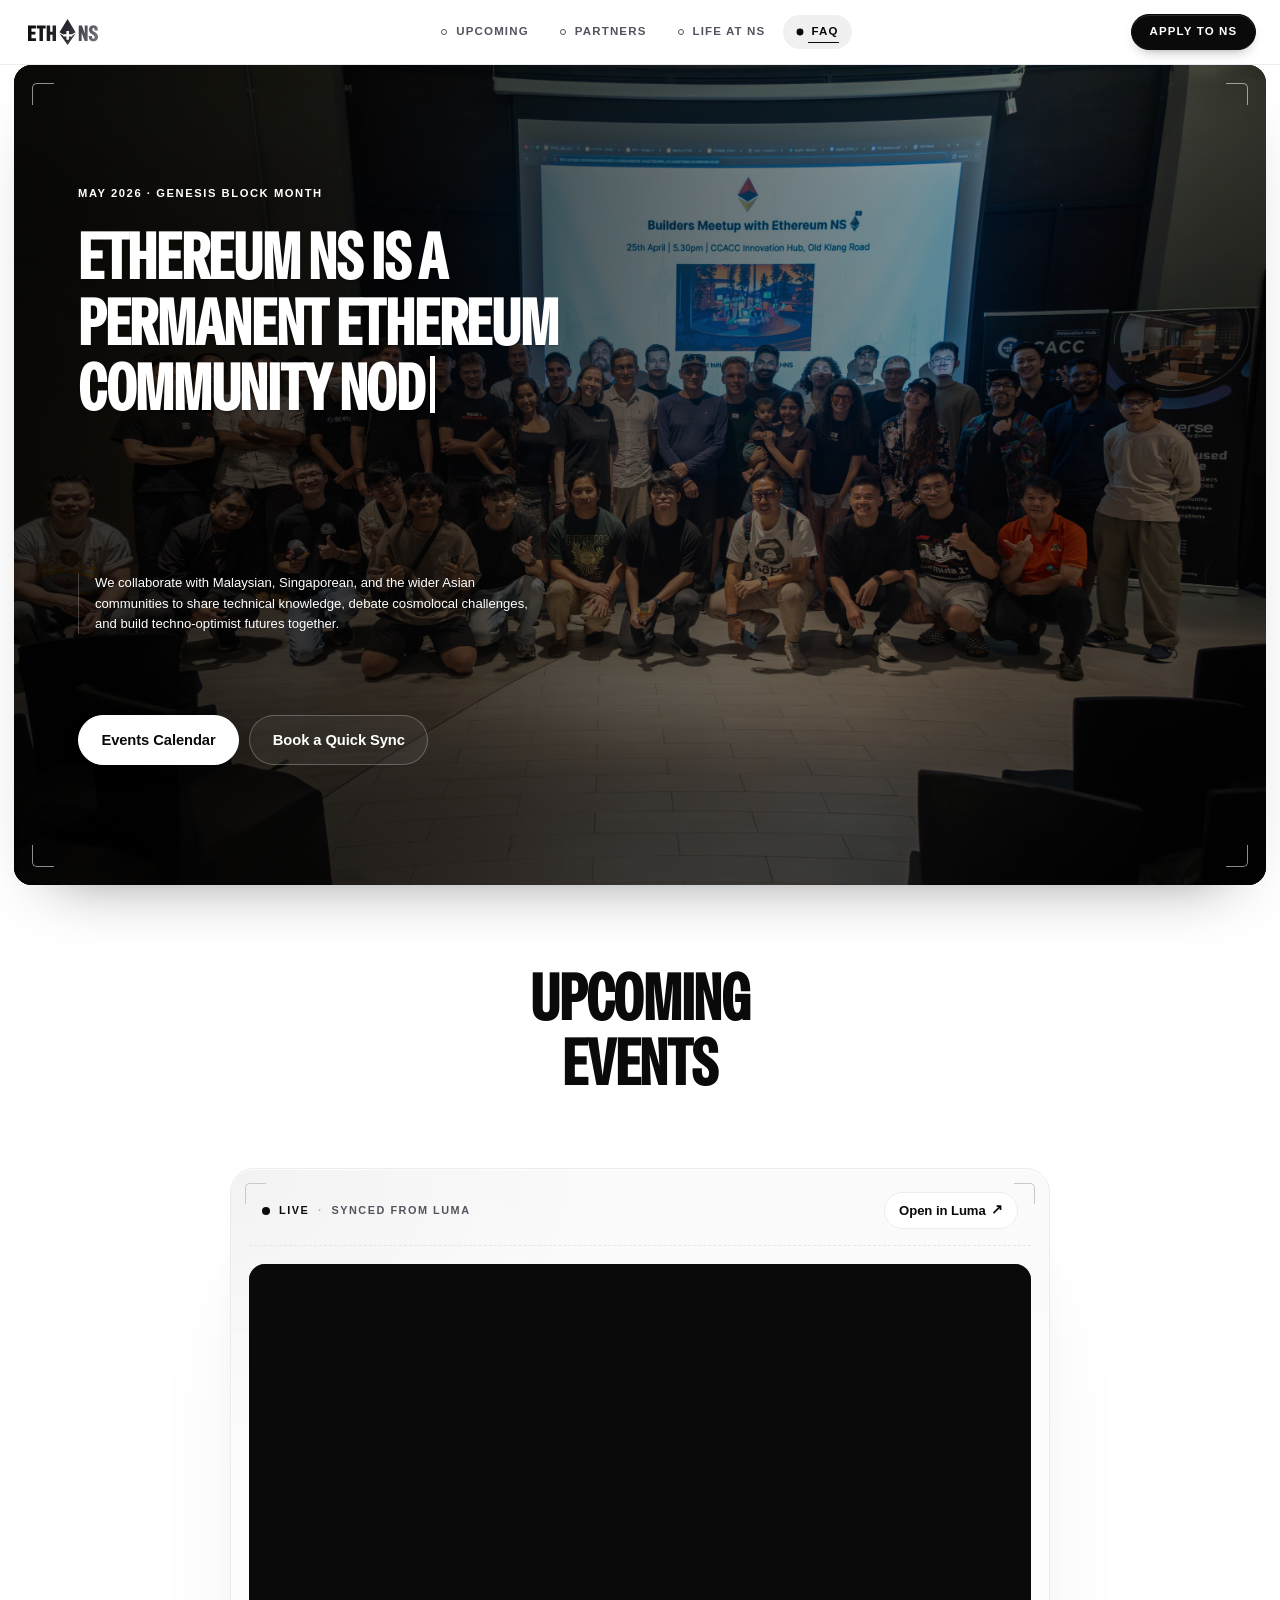
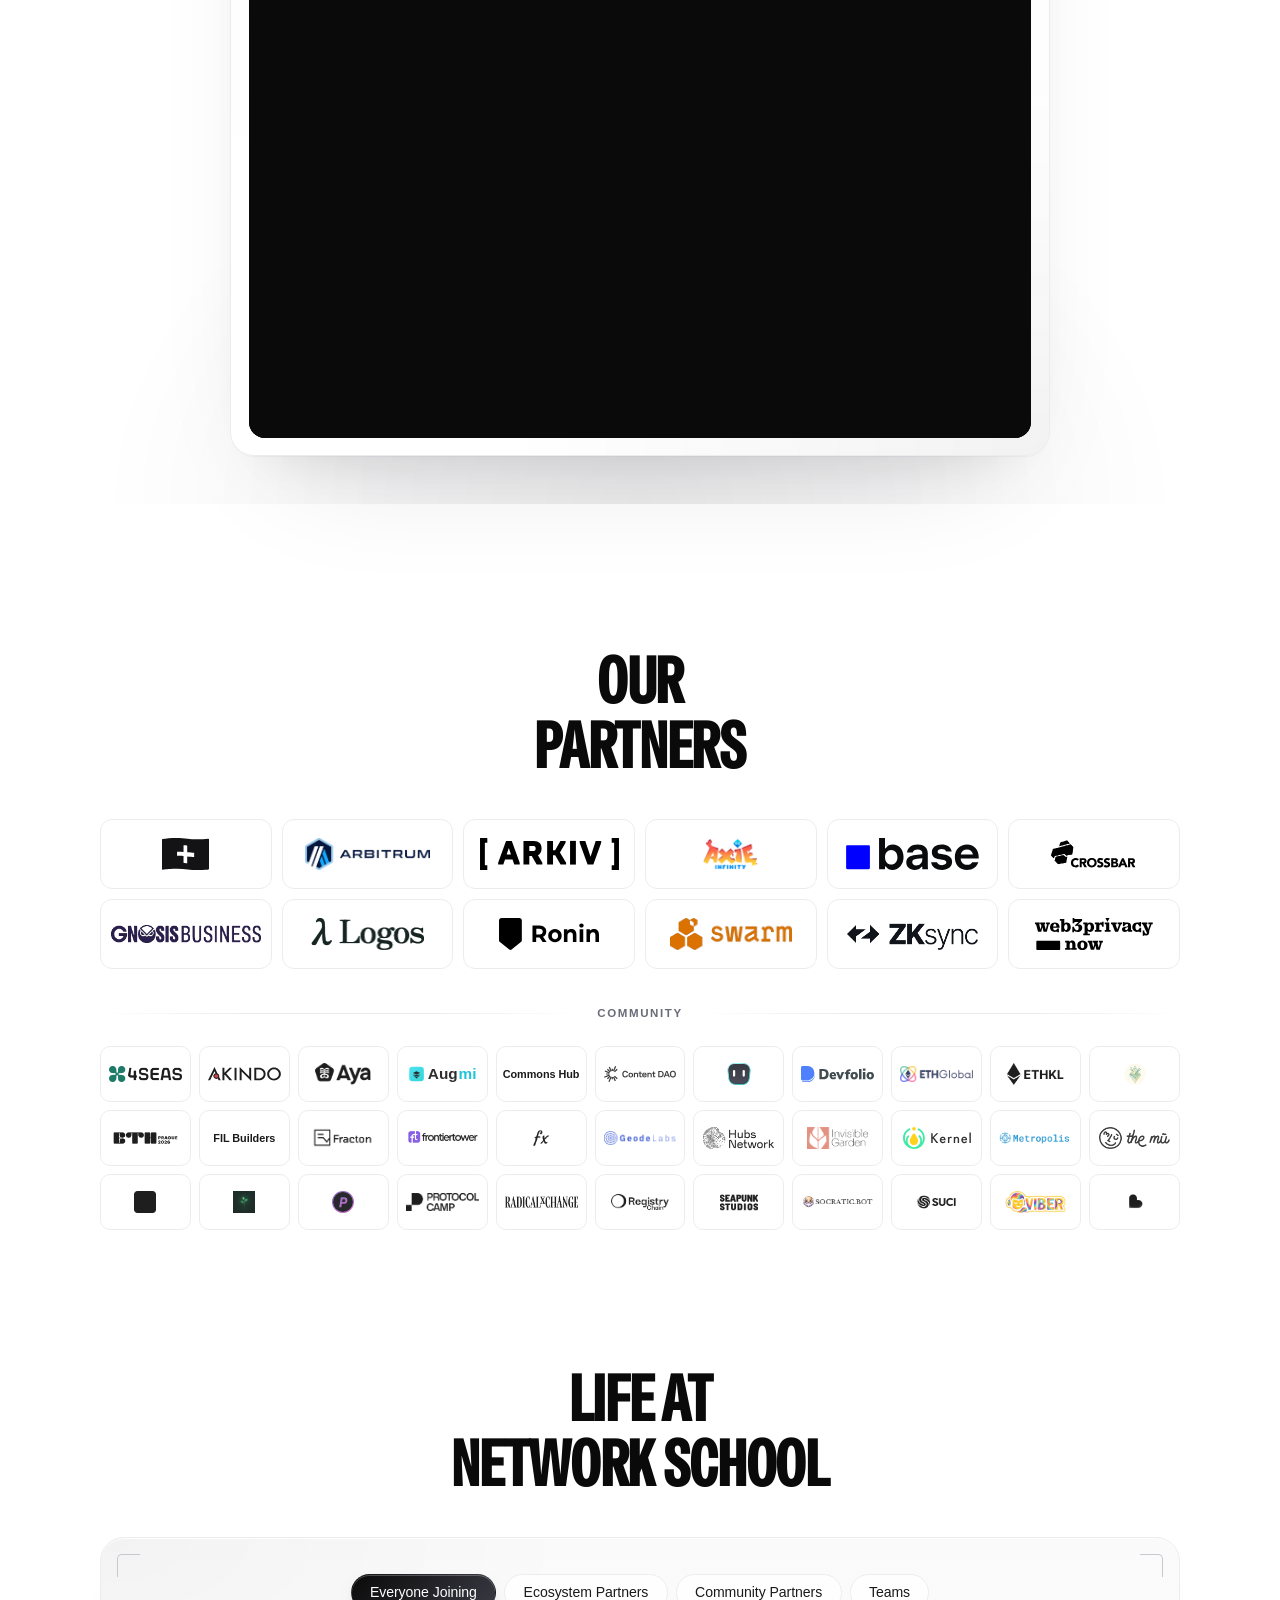
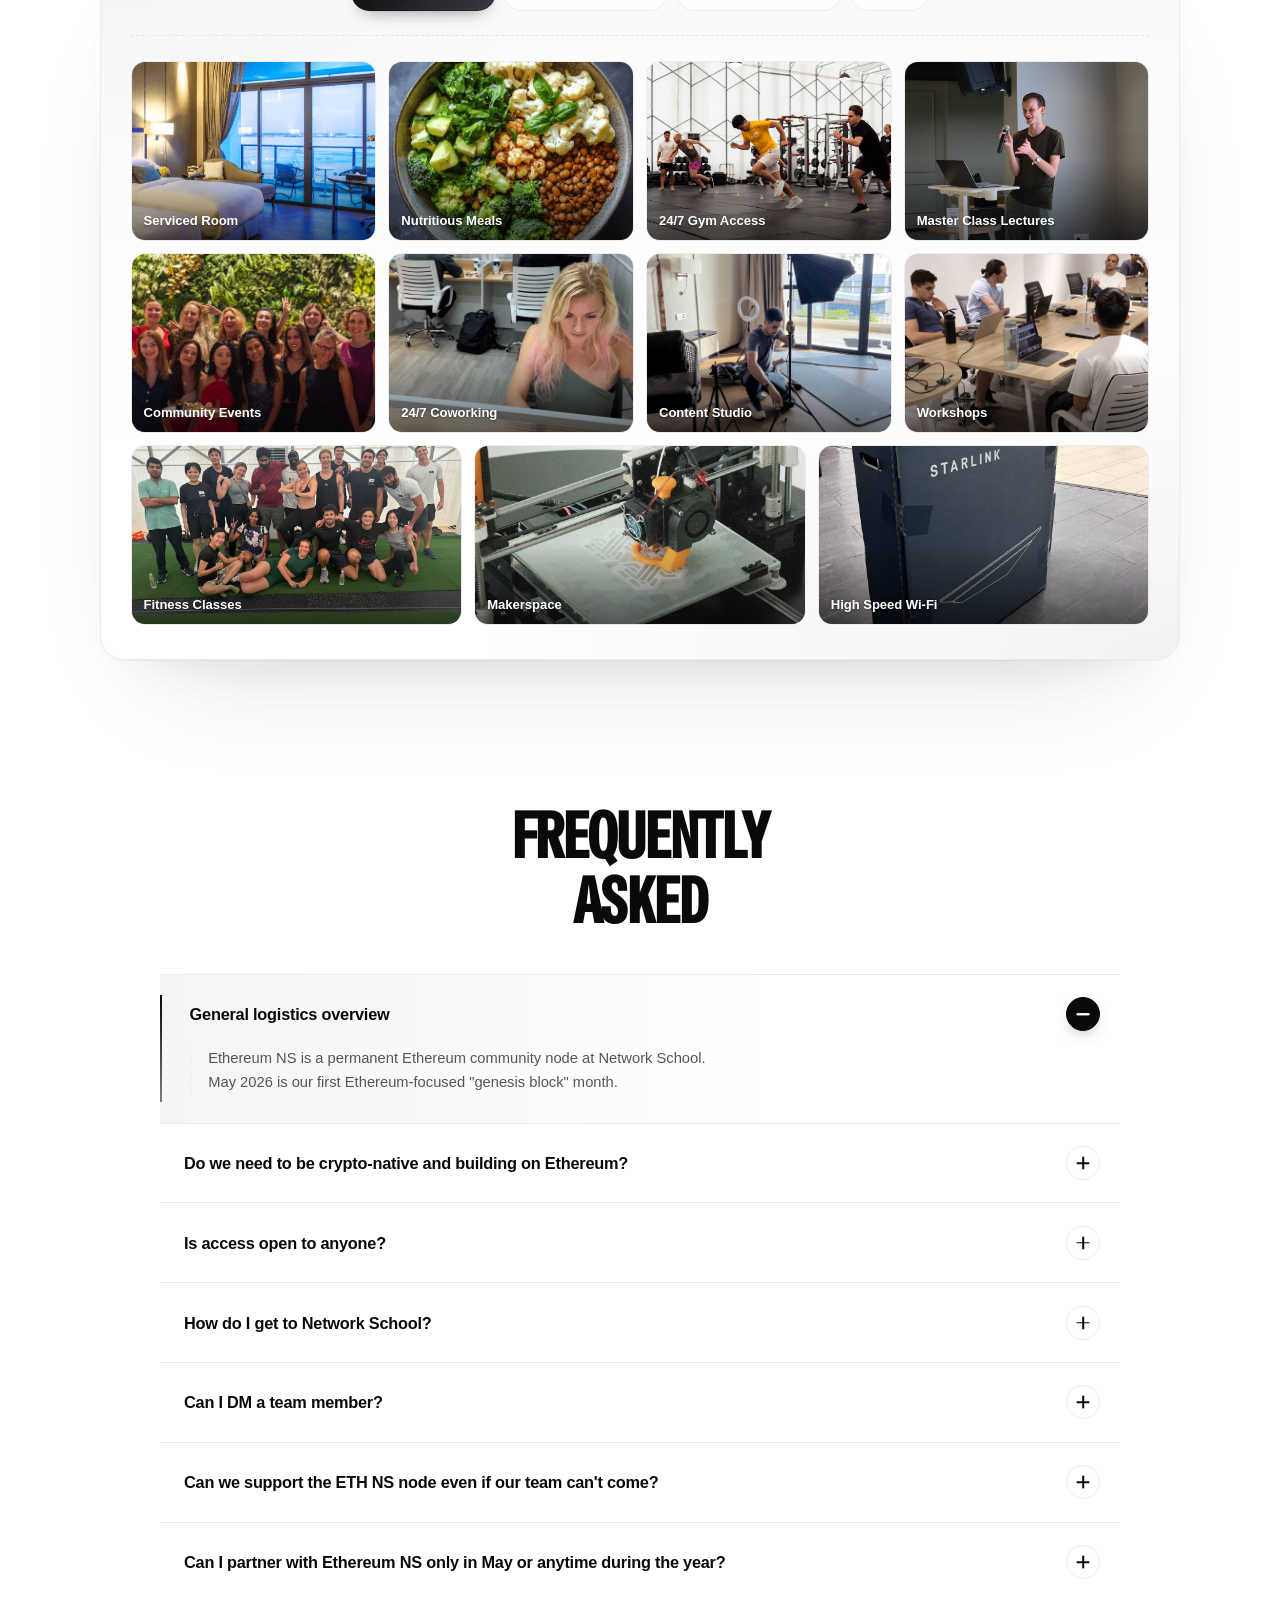
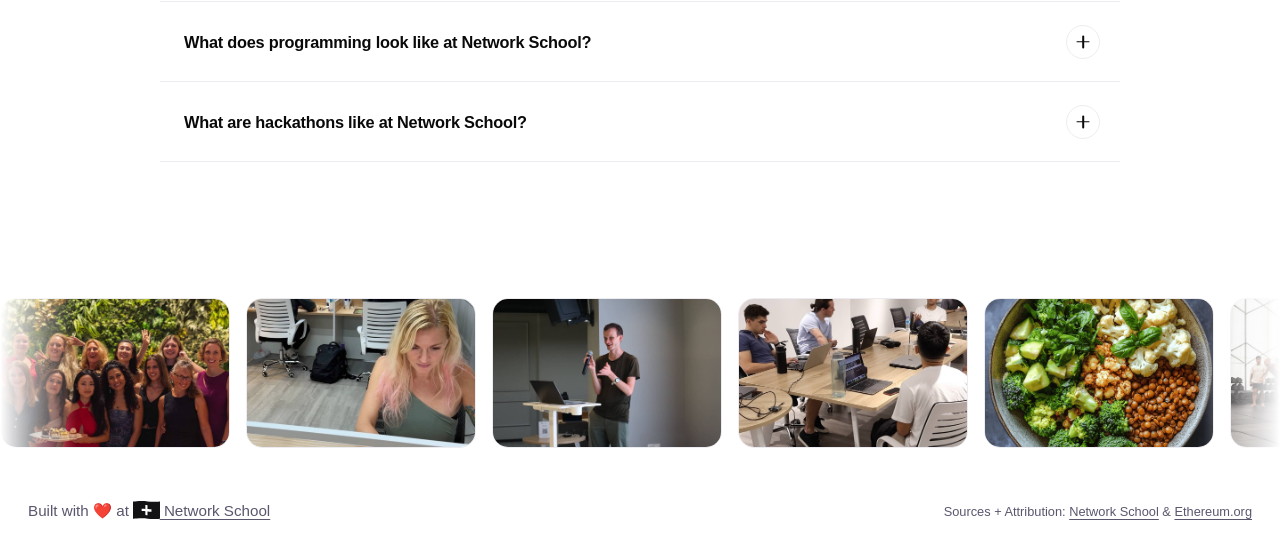
==== commit 6647d07c: "Force hero video playback on iOS / Low Power Mode - Add webkit-playsinline + disableRemotePlayback a" ====
--- a/index.html
+++ b/index.html
@@ -32,7 +32,7 @@
     <!-- Hero (video card) -->
     <section class="heroV2">
       <div class="heroCard">
-        <video class="heroVideo" autoplay muted loop playsinline preload="metadata" poster="assets/eventpics/apr26meetup.jpg">
+        <video class="heroVideo" autoplay muted loop playsinline webkit-playsinline="true" preload="auto" disableRemotePlayback x-webkit-airplay="deny" poster="assets/eventpics/apr26meetup.jpg">
           <source src="assets/eth-ns-video.mp4" type="video/mp4" />
         </video>
         <div class="heroOverlay"></div>
@@ -427,6 +427,38 @@
   </div>
   <script>
     (function () {
+      // Hero video — force playback on iOS / Low Power Mode and retry on first user gesture
+      var heroVideo = document.querySelector(".heroVideo");
+      if (heroVideo) {
+        heroVideo.muted = true;
+        heroVideo.setAttribute("muted", "");
+        heroVideo.setAttribute("playsinline", "");
+        var tryPlay = function () {
+          var p = heroVideo.play();
+          if (p && typeof p.catch === "function") {
+            p.catch(function () { /* will retry on user gesture */ });
+          }
+        };
+        tryPlay();
+        if (heroVideo.readyState >= 2) tryPlay();
+        heroVideo.addEventListener("loadeddata", tryPlay, { once: true });
+        heroVideo.addEventListener("canplay", tryPlay, { once: true });
+        var resumeOnGesture = function () {
+          tryPlay();
+          if (!heroVideo.paused) {
+            ["touchstart", "click", "scroll"].forEach(function (ev) {
+              window.removeEventListener(ev, resumeOnGesture, true);
+            });
+          }
+        };
+        ["touchstart", "click", "scroll"].forEach(function (ev) {
+          window.addEventListener(ev, resumeOnGesture, { capture: true, passive: true });
+        });
+        document.addEventListener("visibilitychange", function () {
+          if (!document.hidden) tryPlay();
+        });
+      }
+
       // Calendar today/past auto-tagging (no-op if calendar removed)
       var now = new Date();
       var todayISO = now.getFullYear() + "-"
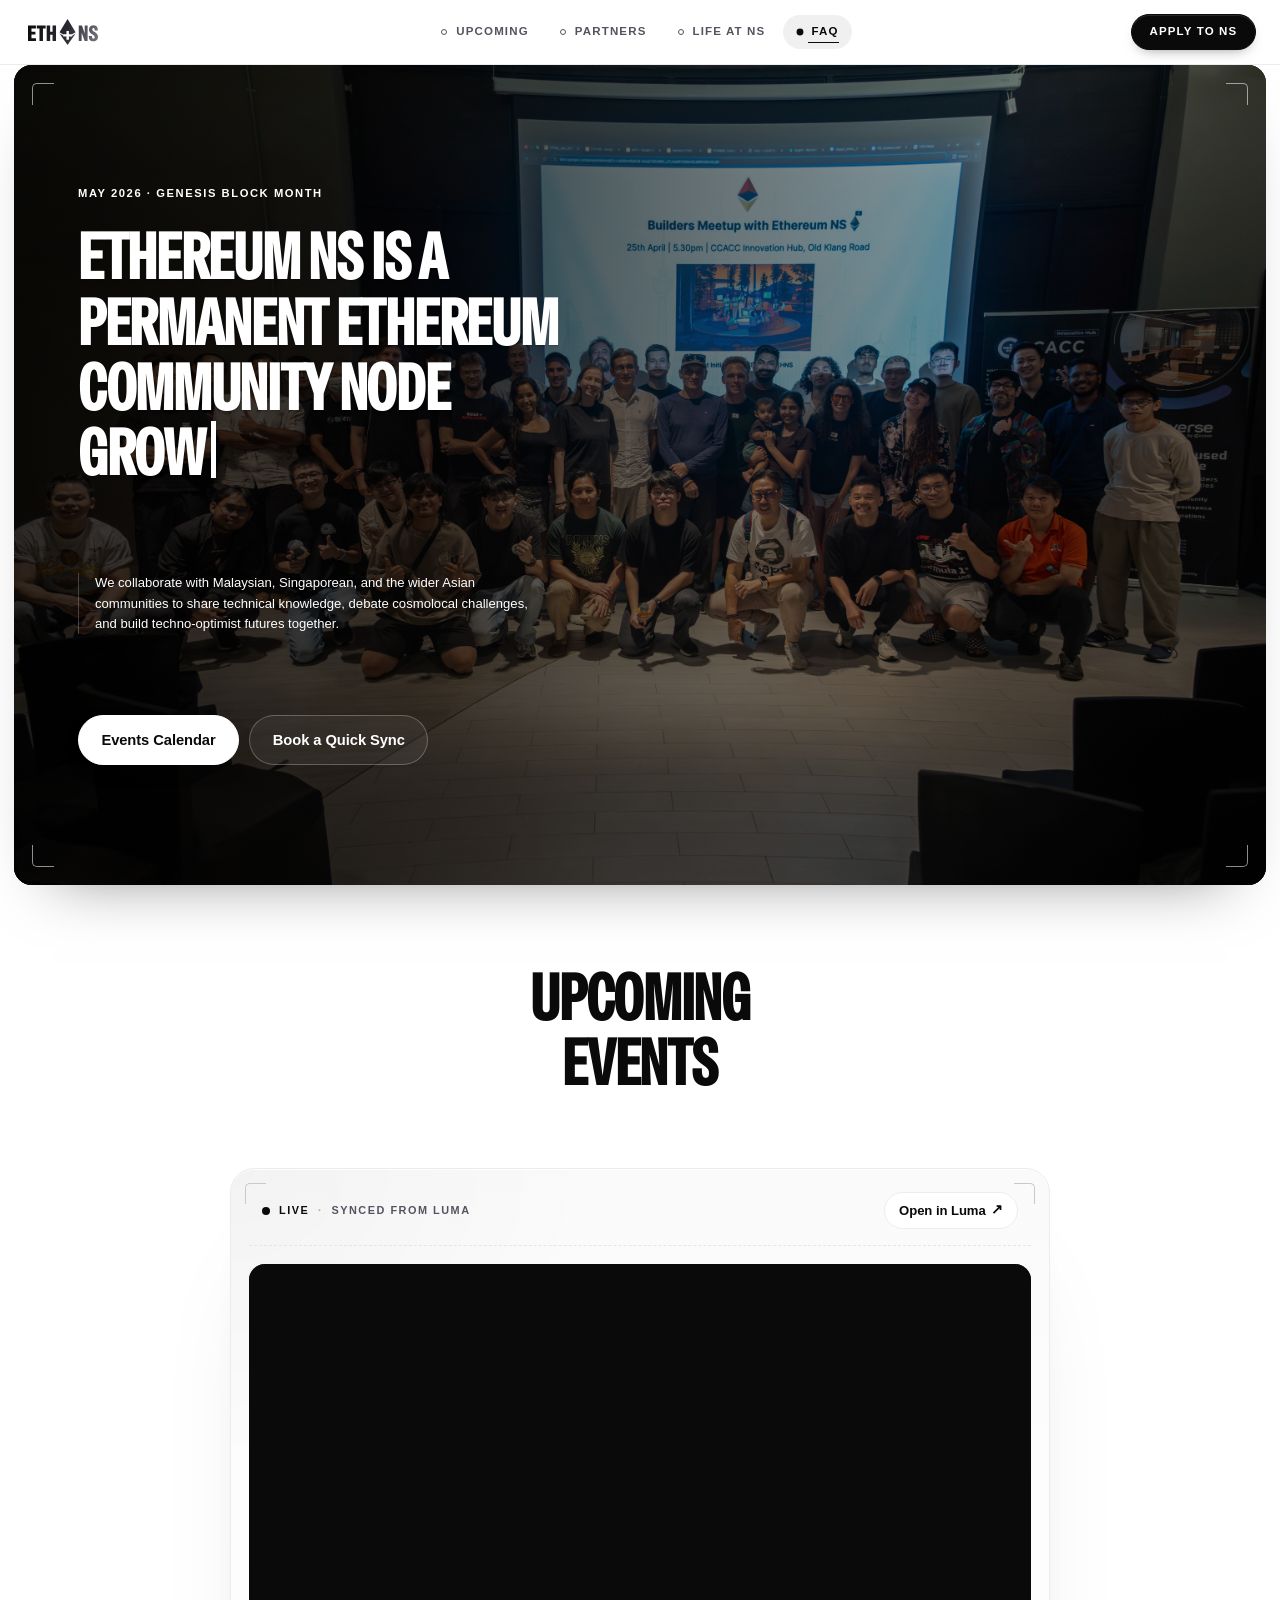
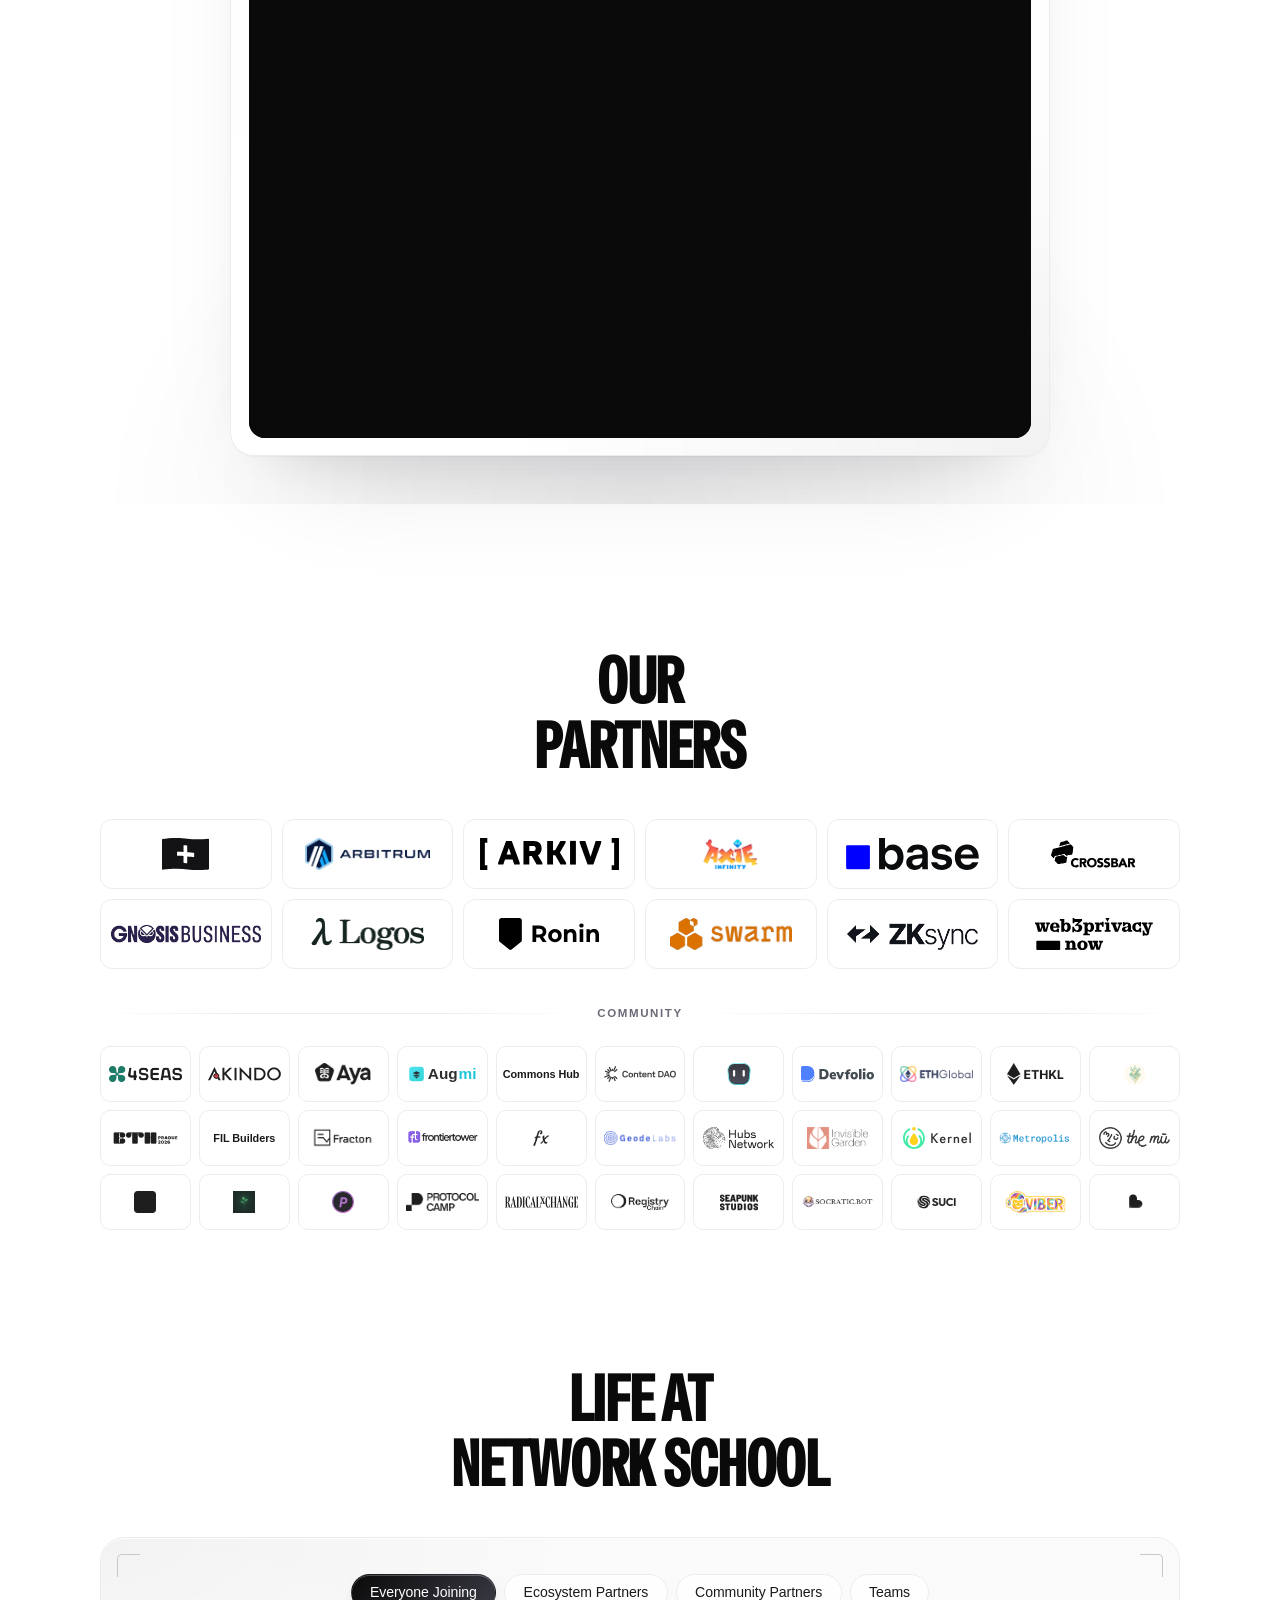
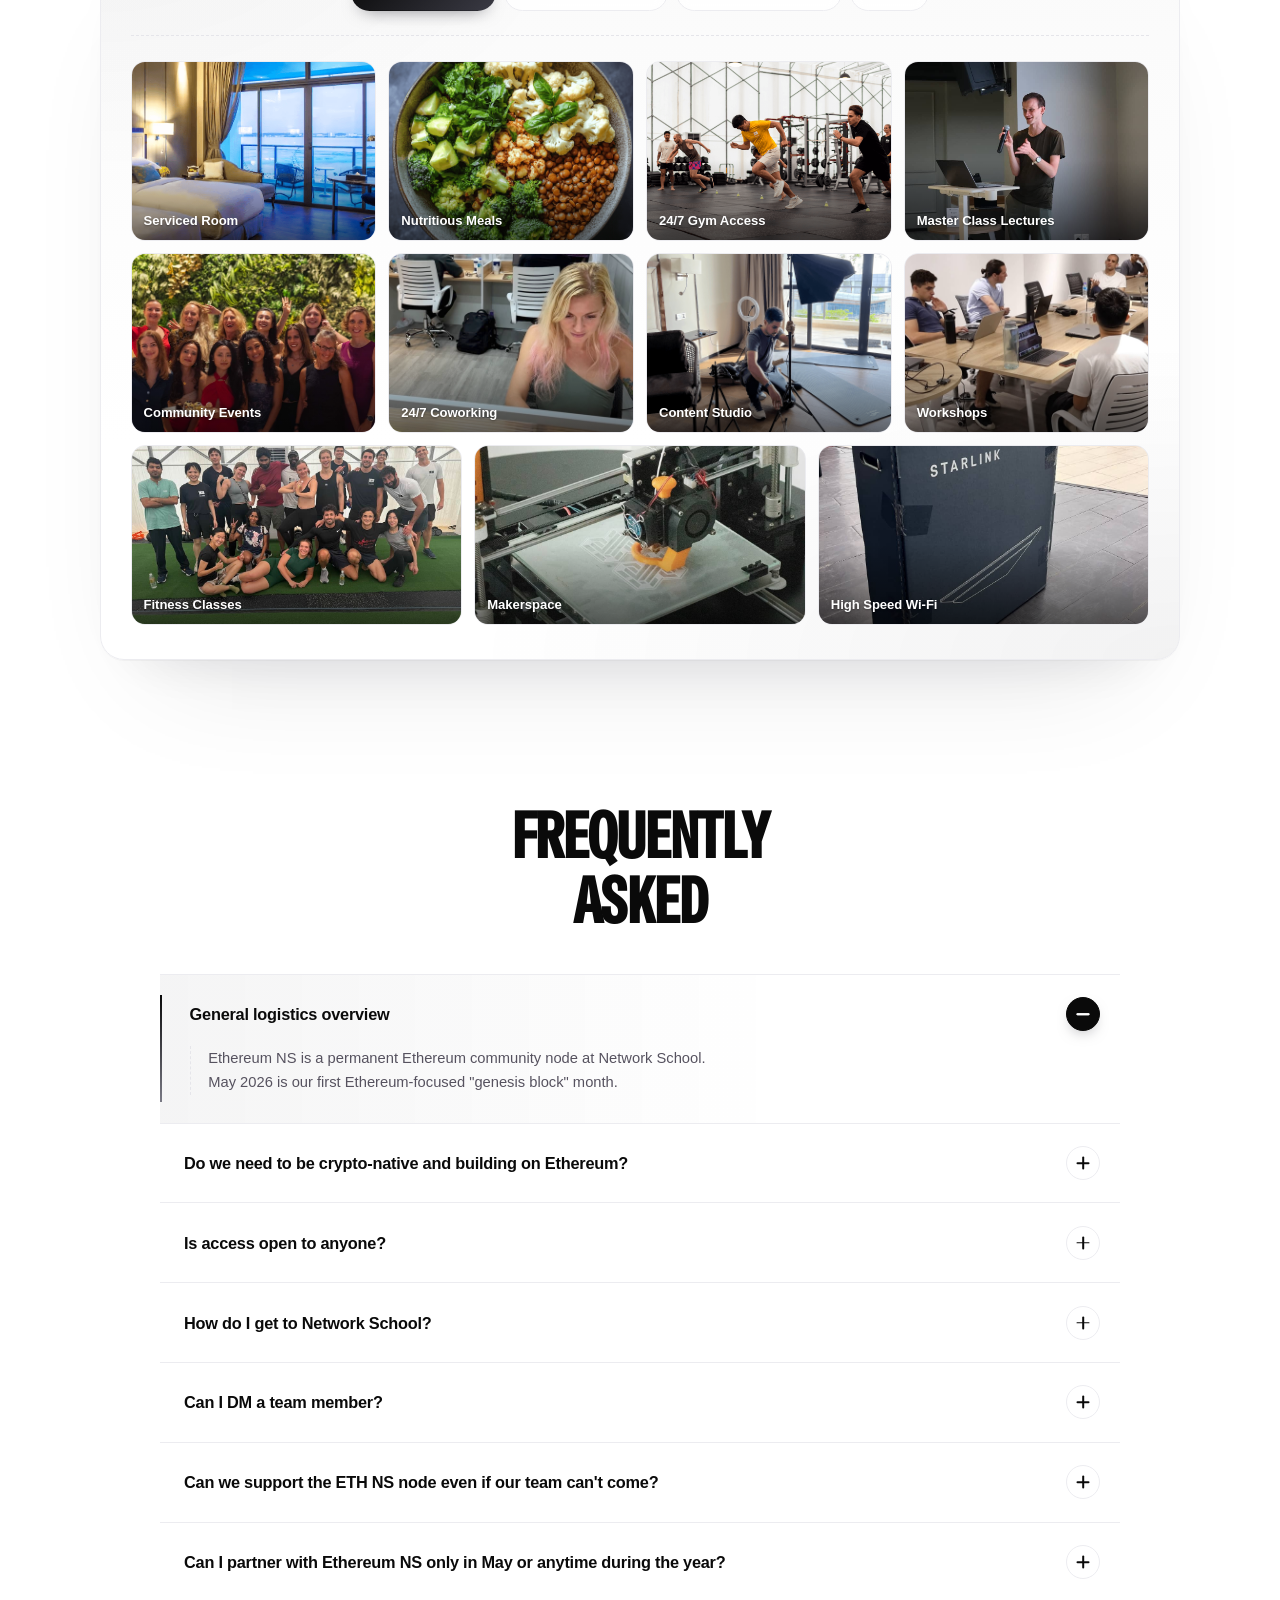
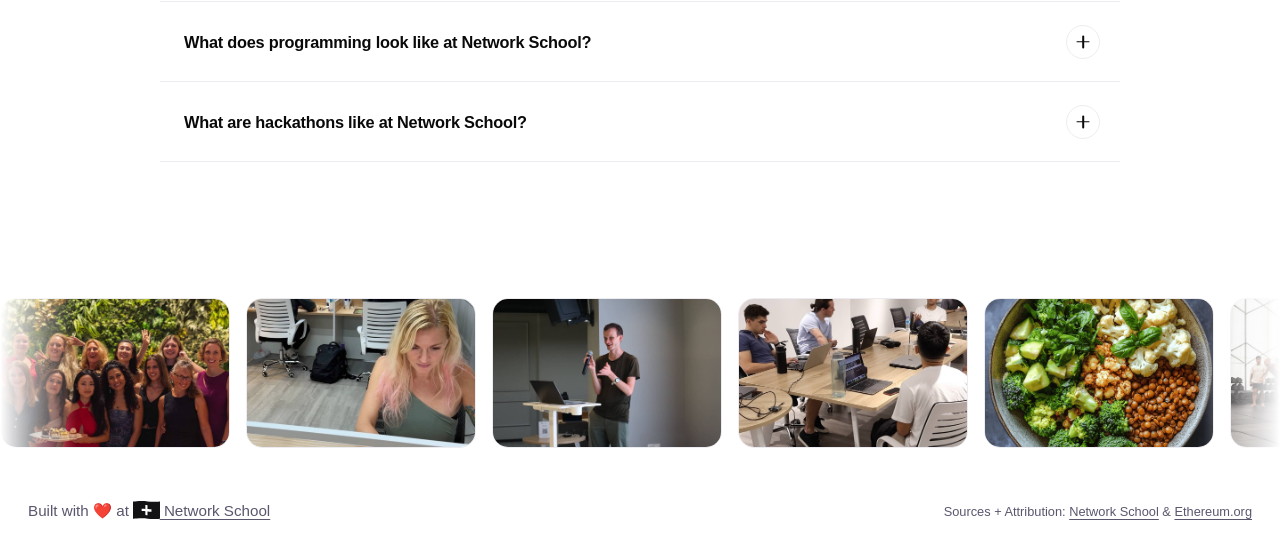
==== commit 3b073990: "FAQ: accordion behavior on touch devices Listen for the native details toggle event on non-hover dev" ====
--- a/index.html
+++ b/index.html
@@ -570,7 +570,7 @@
         });
       }
 
-      // FAQ — hover to expand, collapse on next entry
+      // FAQ — hover to expand on desktop; tap-accordion on touch devices
       var faqEntries = document.querySelectorAll(".faqEntry");
       var faqList = document.querySelector(".faqList");
       var canHover = window.matchMedia("(hover: hover)").matches;
@@ -586,6 +586,16 @@
         faqList.addEventListener("mouseleave", function () {
           faqEntries.forEach(function (e) { e.removeAttribute("open"); });
         });
+      } else {
+        faqEntries.forEach(function (entry) {
+          entry.addEventListener("toggle", function () {
+            if (entry.open) {
+              faqEntries.forEach(function (e) {
+                if (e !== entry && e.open) e.removeAttribute("open");
+              });
+            }
+          });
+        });
       }
     })();
   </script>
--- a/styles.css
+++ b/styles.css
@@ -1502,22 +1502,31 @@
   .partnersTierCommunity { grid-template-columns: repeat(7, 1fr); }
 }
 @media (max-width: 720px) {
-  .partnersSection { width: min(1080px, 100% - 1.5rem); margin: 3rem auto 2.5rem; }
+  .partnersSection { width: min(1080px, 100% - 1.25rem); margin: 3rem auto 2.5rem; }
   .partnersHeading { margin-bottom: 1.75rem; }
-  .partnersTierPrimary { grid-template-columns: repeat(3, 1fr); gap: 8px; }
-  .partnersTierCommunity { grid-template-columns: repeat(4, 1fr); gap: 6px; }
-  .partnerCell { min-height: 56px; padding: 10px 8px; border-radius: 10px; }
-  .partnerCell img { max-height: 26px; }
-  .partnersTierCommunity .partnerCell { min-height: 52px; padding: 8px 6px; }
-  .partnersTierCommunity .partnerCell img { max-height: 22px; }
-  .partnersTierCommunity .partnerCellLabel { font-size: .62rem; }
-  .partnersDivider { margin: 1.5rem auto 1rem; font-size: .62rem; gap: 8px; }
-}
-@media (max-width: 420px) {
-  .partnersTierPrimary { grid-template-columns: repeat(2, 1fr); }
-  .partnersTierCommunity { grid-template-columns: repeat(3, 1fr); }
-  .partnerCell { min-height: 60px; }
-  .partnersTierCommunity .partnerCell img { max-height: 24px; }
+  .partnersTierPrimary { grid-template-columns: repeat(4, 1fr); gap: 6px; }
+  .partnersTierCommunity { grid-template-columns: repeat(5, 1fr); gap: 5px; }
+  .partnerCell { min-height: 48px; padding: 8px 6px; border-radius: 9px; }
+  .partnerCell img { max-height: 20px; }
+  .partnerCellLabel { font-size: .68rem; }
+  .partnersTierCommunity .partnerCell { min-height: 42px; padding: 6px 4px; border-radius: 8px; }
+  .partnersTierCommunity .partnerCell img { max-height: 16px; }
+  .partnersTierCommunity .partnerCellLabel { font-size: .54rem; }
+  .partnersDivider { margin: 1.25rem auto .85rem; font-size: .58rem; gap: 6px; }
+}
+@media (max-width: 480px) {
+  .partnersTierPrimary { grid-template-columns: repeat(3, 1fr); gap: 5px; }
+  .partnersTierCommunity { grid-template-columns: repeat(5, 1fr); gap: 4px; }
+  .partnerCell { min-height: 44px; padding: 6px 4px; }
+  .partnerCell img { max-height: 18px; }
+  .partnerCellLabel { font-size: .62rem; }
+  .partnersTierCommunity .partnerCell { min-height: 38px; padding: 5px 3px; }
+  .partnersTierCommunity .partnerCell img { max-height: 14px; }
+  .partnersTierCommunity .partnerCellLabel { font-size: .5rem; }
+}
+@media (max-width: 360px) {
+  .partnersTierPrimary { grid-template-columns: repeat(3, 1fr); }
+  .partnersTierCommunity { grid-template-columns: repeat(4, 1fr); }
 }
 
 /* ===== Life at Network School ===== */
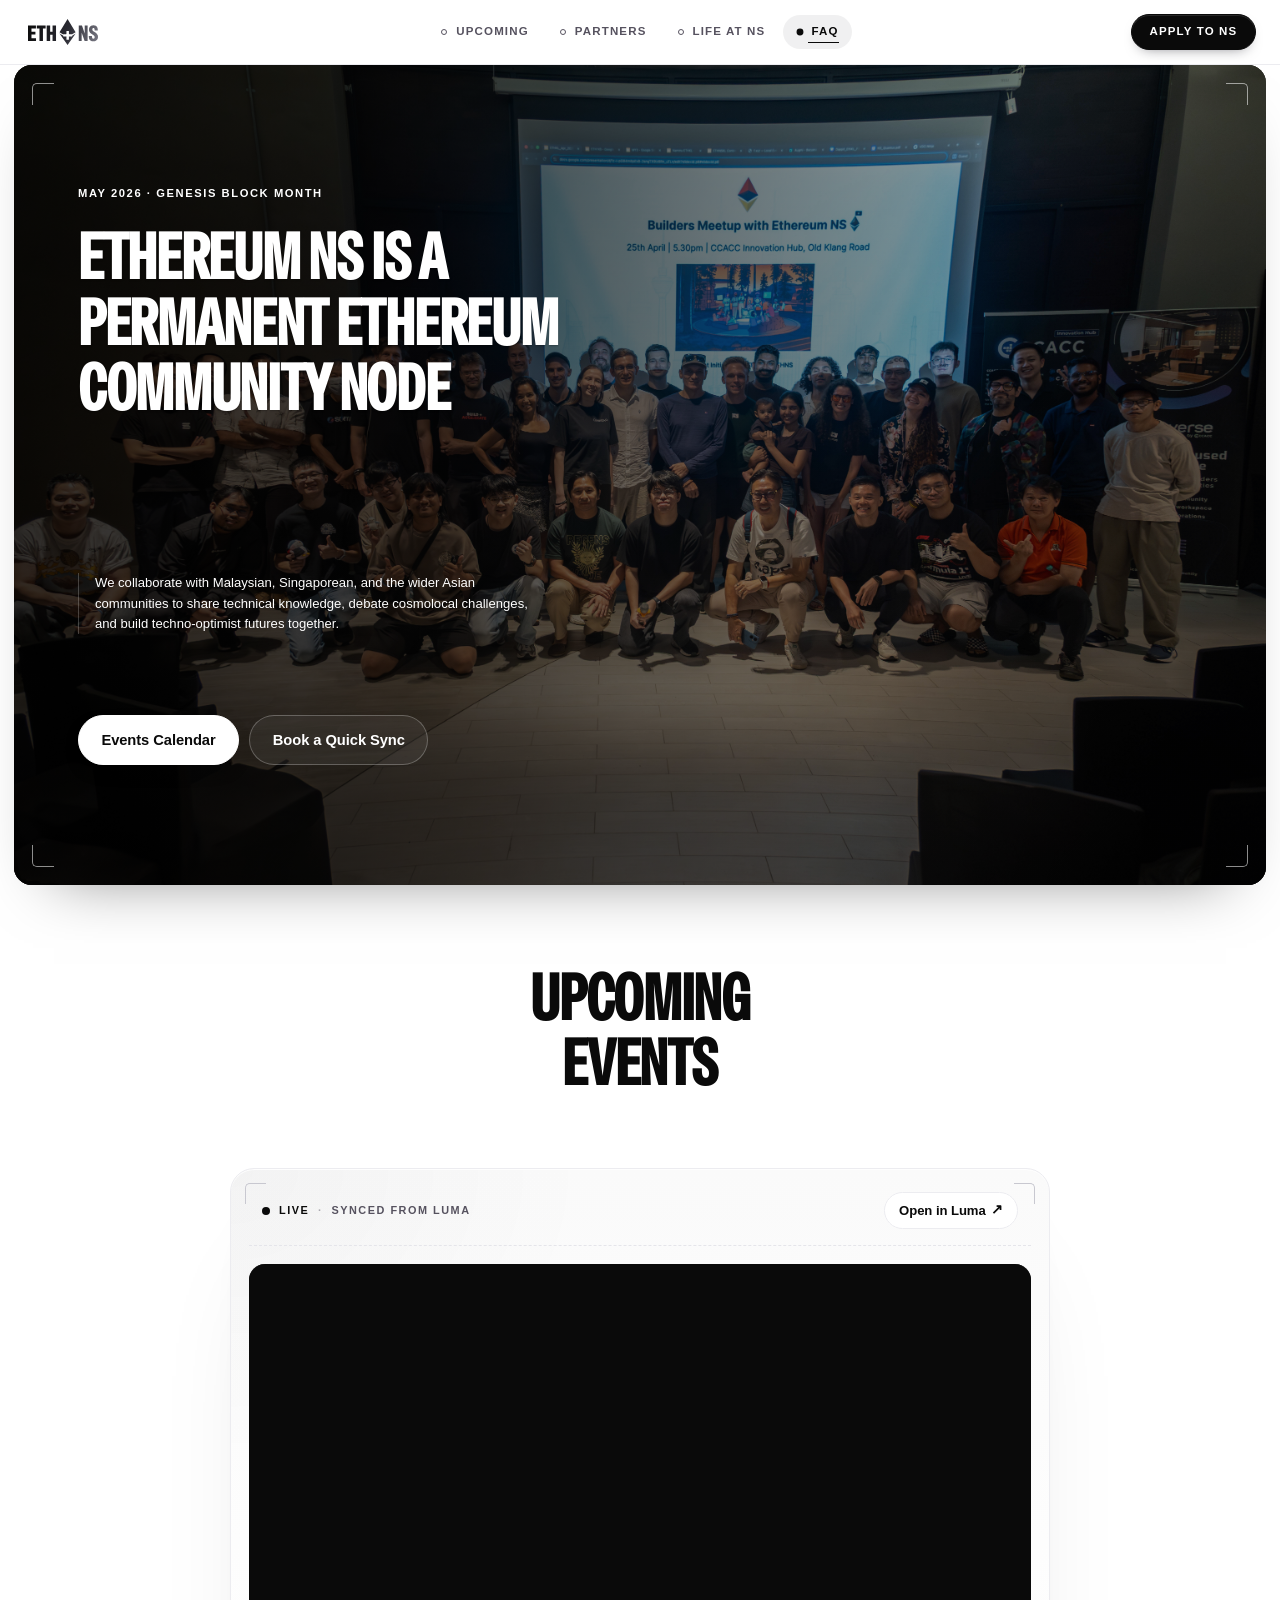
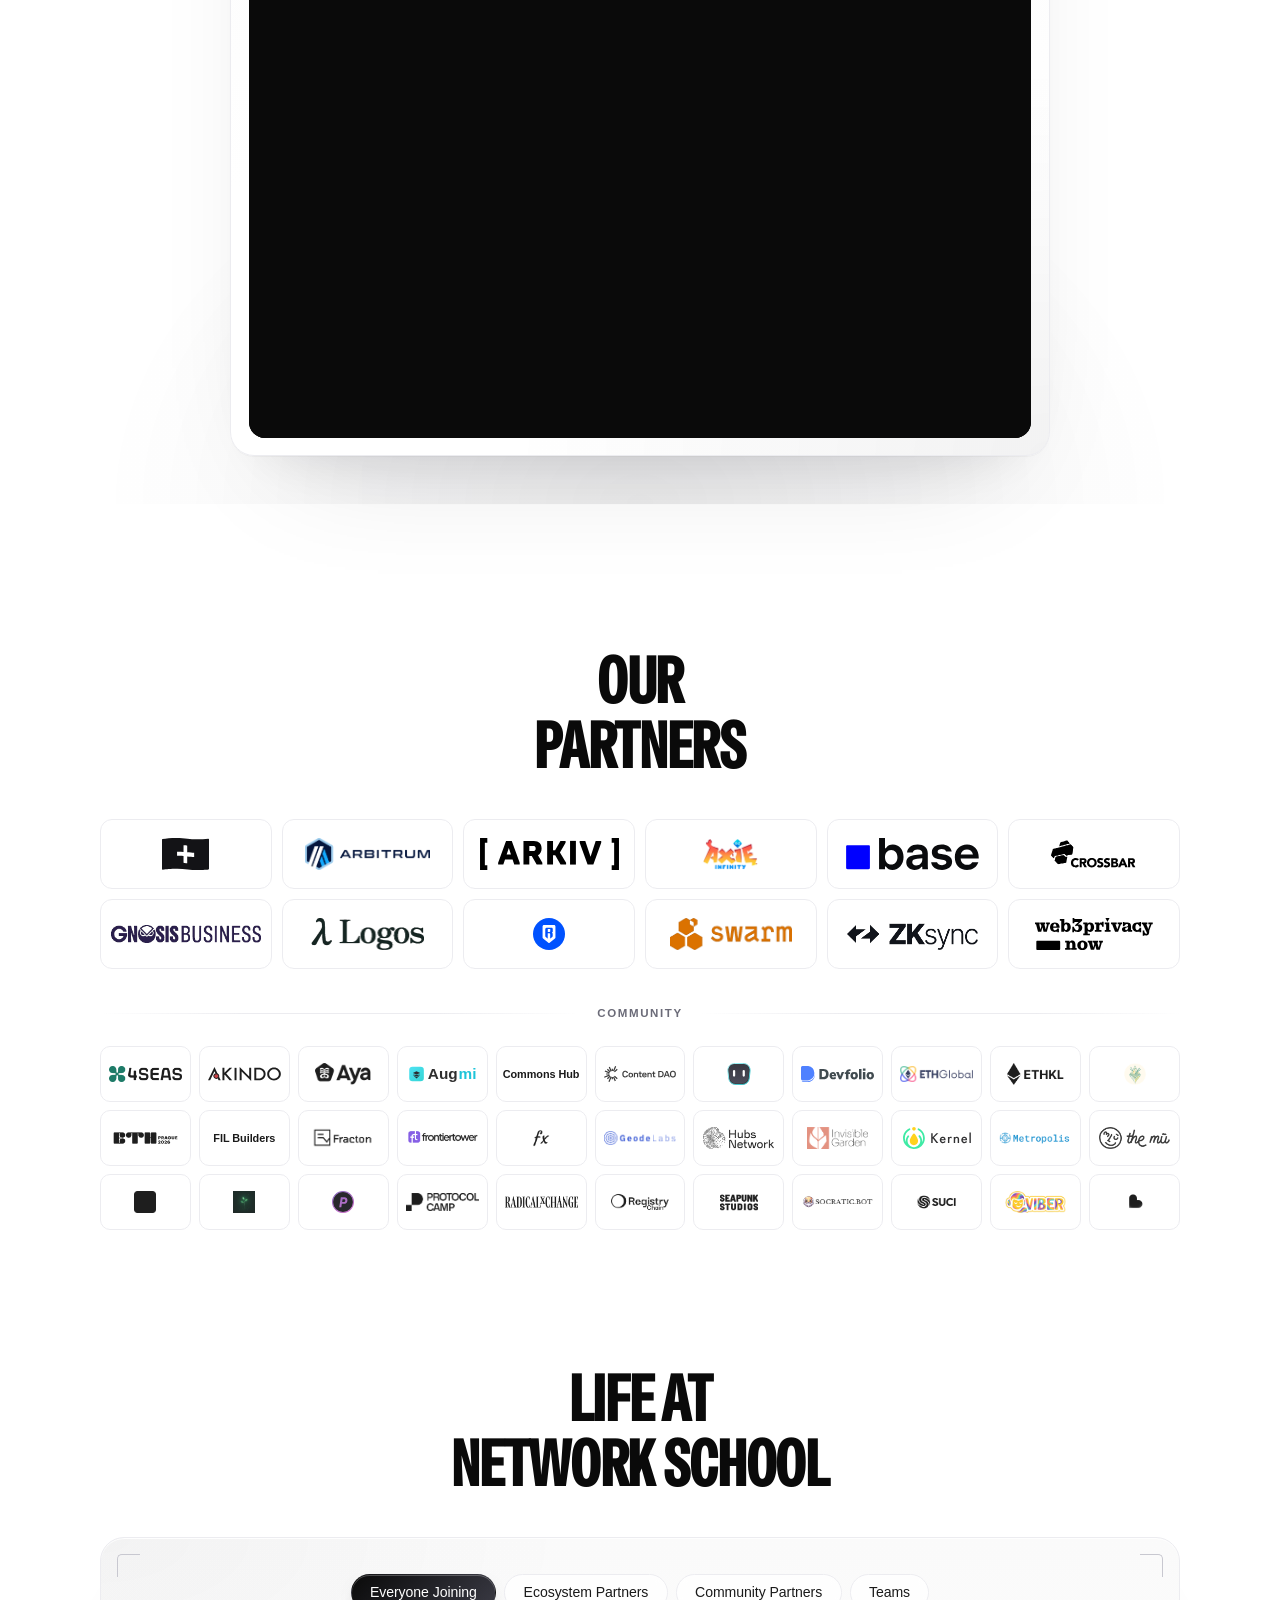
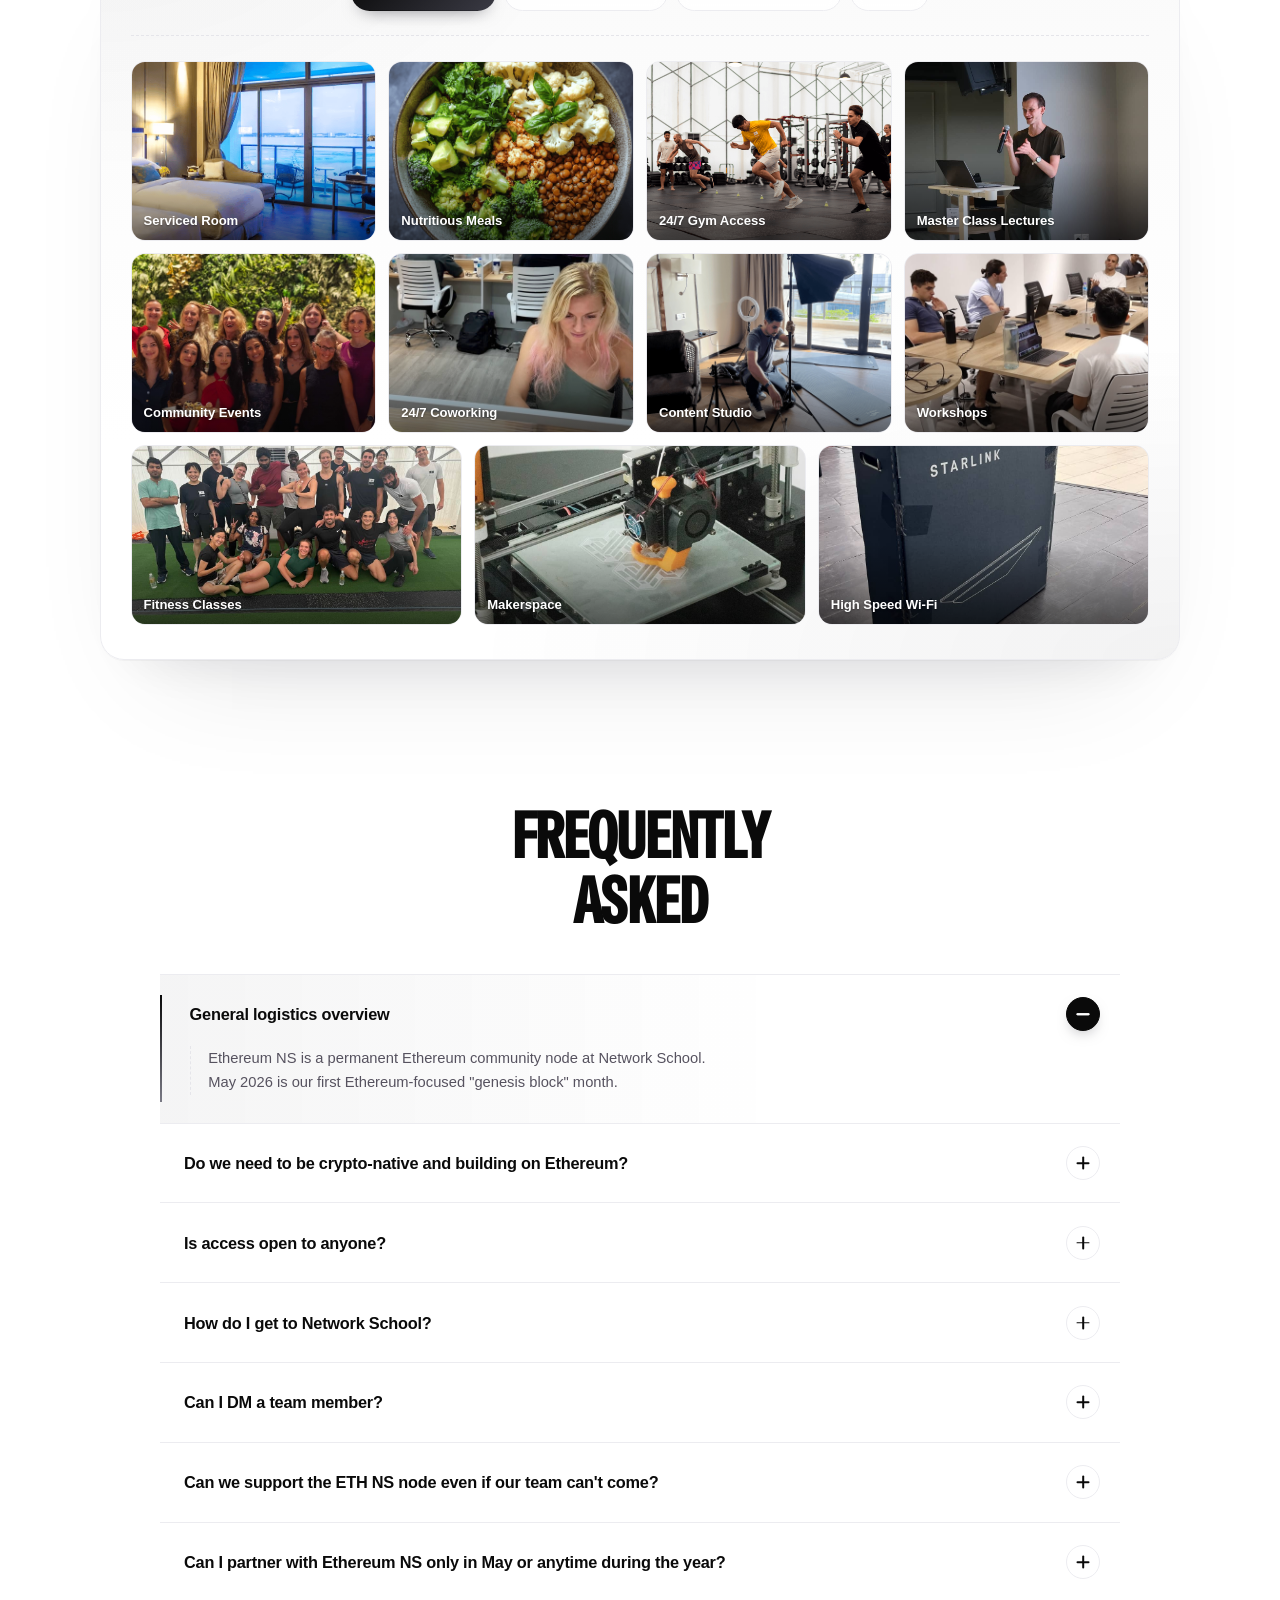
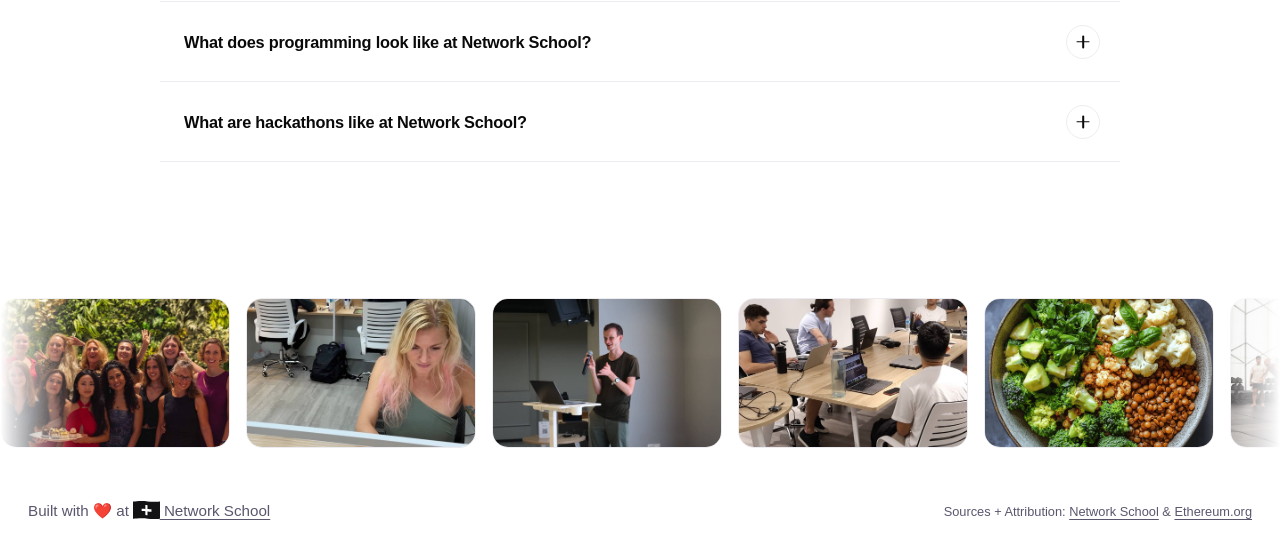
==== commit 319edaae: "Update Ronin logo to circular blue mark Replace the wide horizontal Ronin wordmark with a circular b" ====
--- a/index.html
+++ b/index.html
@@ -105,7 +105,7 @@
         <a class="partnerCell" href="https://www.crossbar-inc.com/" target="_blank" rel="noopener"><img src="assets/logos-scraped/crossbar-trimmed.svg" alt="Crossbar" /></a>
         <a class="partnerCell" href="https://www.gnosis.io/business" target="_blank" rel="noopener"><img src="assets/logos-scraped/gnosis-business.png" alt="Gnosis Business" /></a>
         <a class="partnerCell" href="https://logos.co/" target="_blank" rel="noopener"><img src="assets/logos-scraped/logos-secondary-transparent-v2.png" alt="Logos" /></a>
-        <a class="partnerCell" href="https://roninchain.com/" target="_blank" rel="noopener"><img src="assets/logos-scraped/ronin-mark-text-blue.svg" alt="Ronin" /></a>
+        <a class="partnerCell" href="https://roninchain.com/" target="_blank" rel="noopener"><img src="assets/logos-scraped/ronin-circle-blue.svg" alt="Ronin" /></a>
         <a class="partnerCell" href="https://www.ethswarm.org/" target="_blank" rel="noopener"><img src="assets/logos-scraped/swarm-horizontal.png" alt="Swarm" /></a>
         <a class="partnerCell" href="https://www.zksync.io/" target="_blank" rel="noopener"><img src="assets/logos-scraped/zksync-partner-transparent.png" alt="ZKsync" /></a>
         <a class="partnerCell" href="https://web3privacy.info/" target="_blank" rel="noopener"><img src="assets/logos-scraped/web3privacy.svg" alt="Web3Privacy Now" /></a>
--- a/styles.css
+++ b/styles.css
@@ -1440,7 +1440,6 @@
 }
 /* Logos that ship with white/light artwork — force dark for visibility on white */
 .partnerCell img[src$="ethnslogo.png"],
-.partnerCell img[src$="ronin-mark-text-blue.svg"],
 .partnerCell img[src$="web3privacy.svg"],
 .partnerCell img[src$="ayahq.png"],
 .partnerCell img[src$="suci-logotype.png"],
